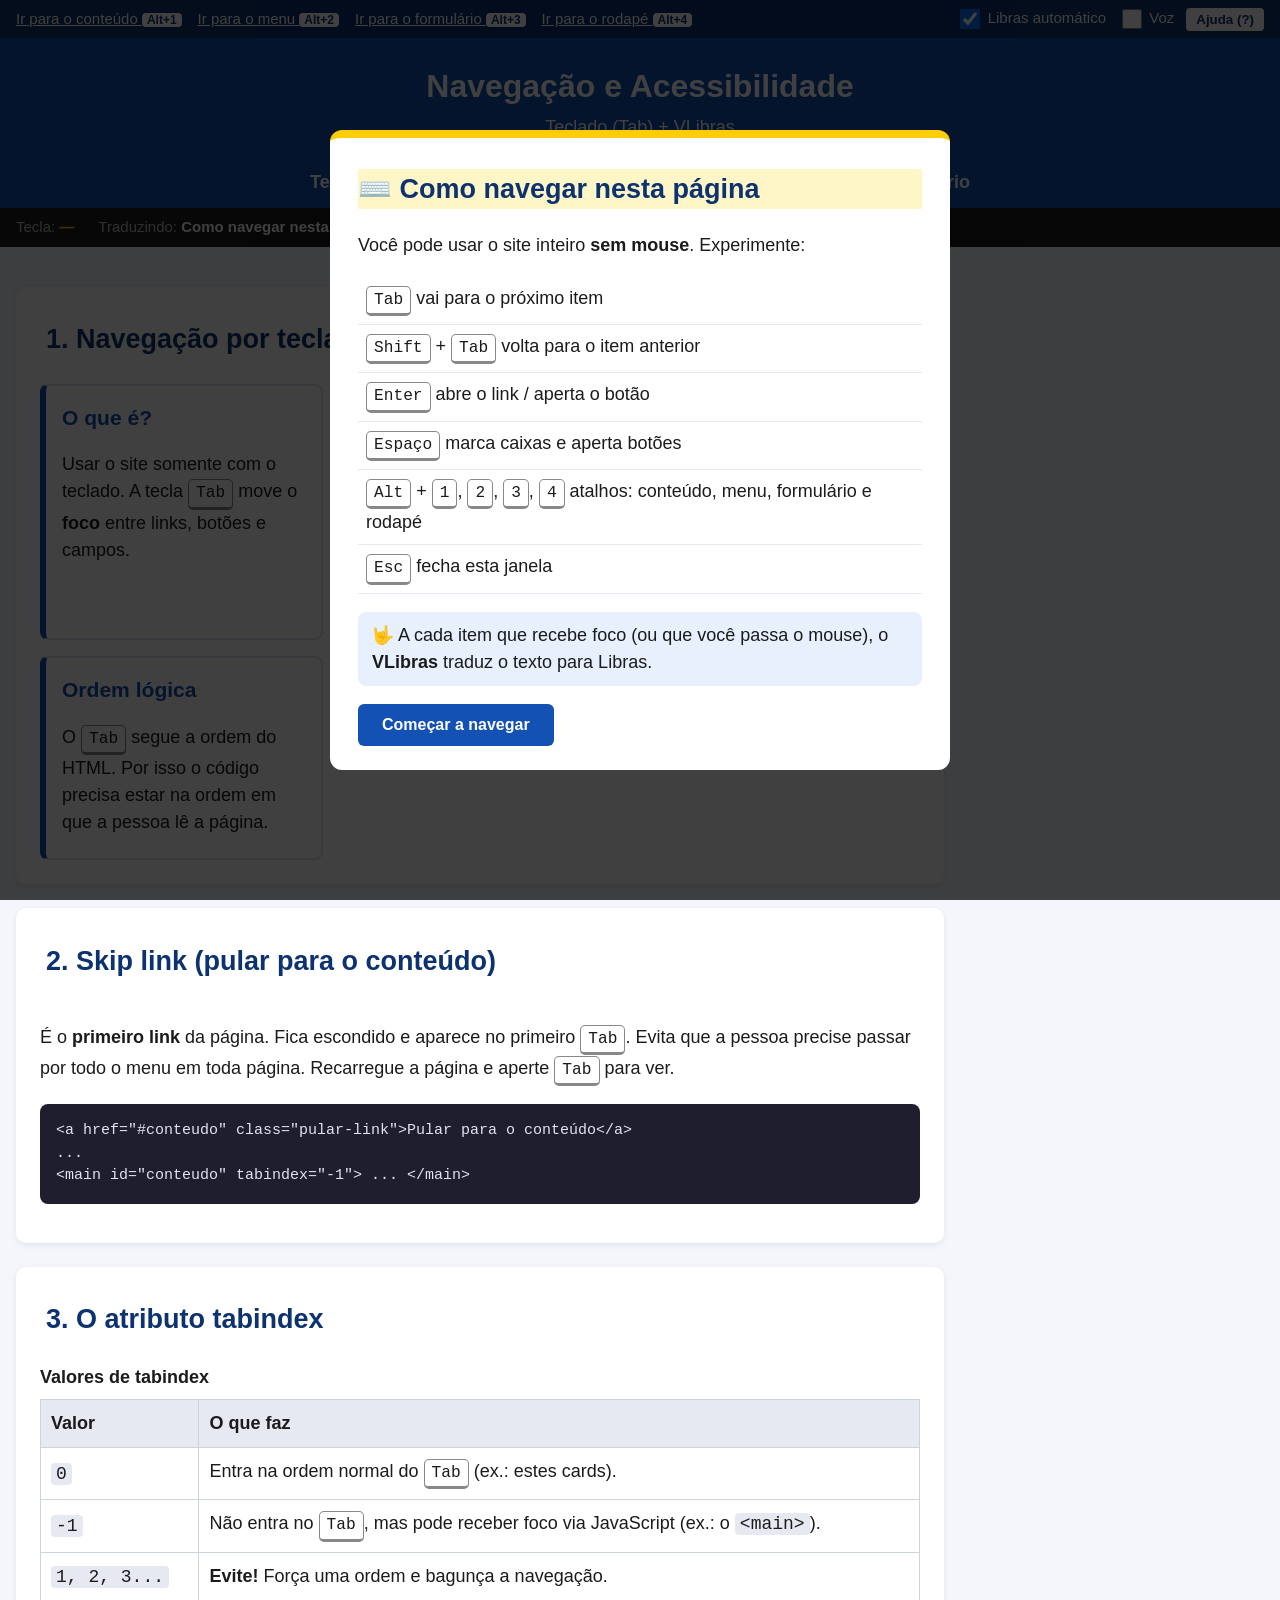
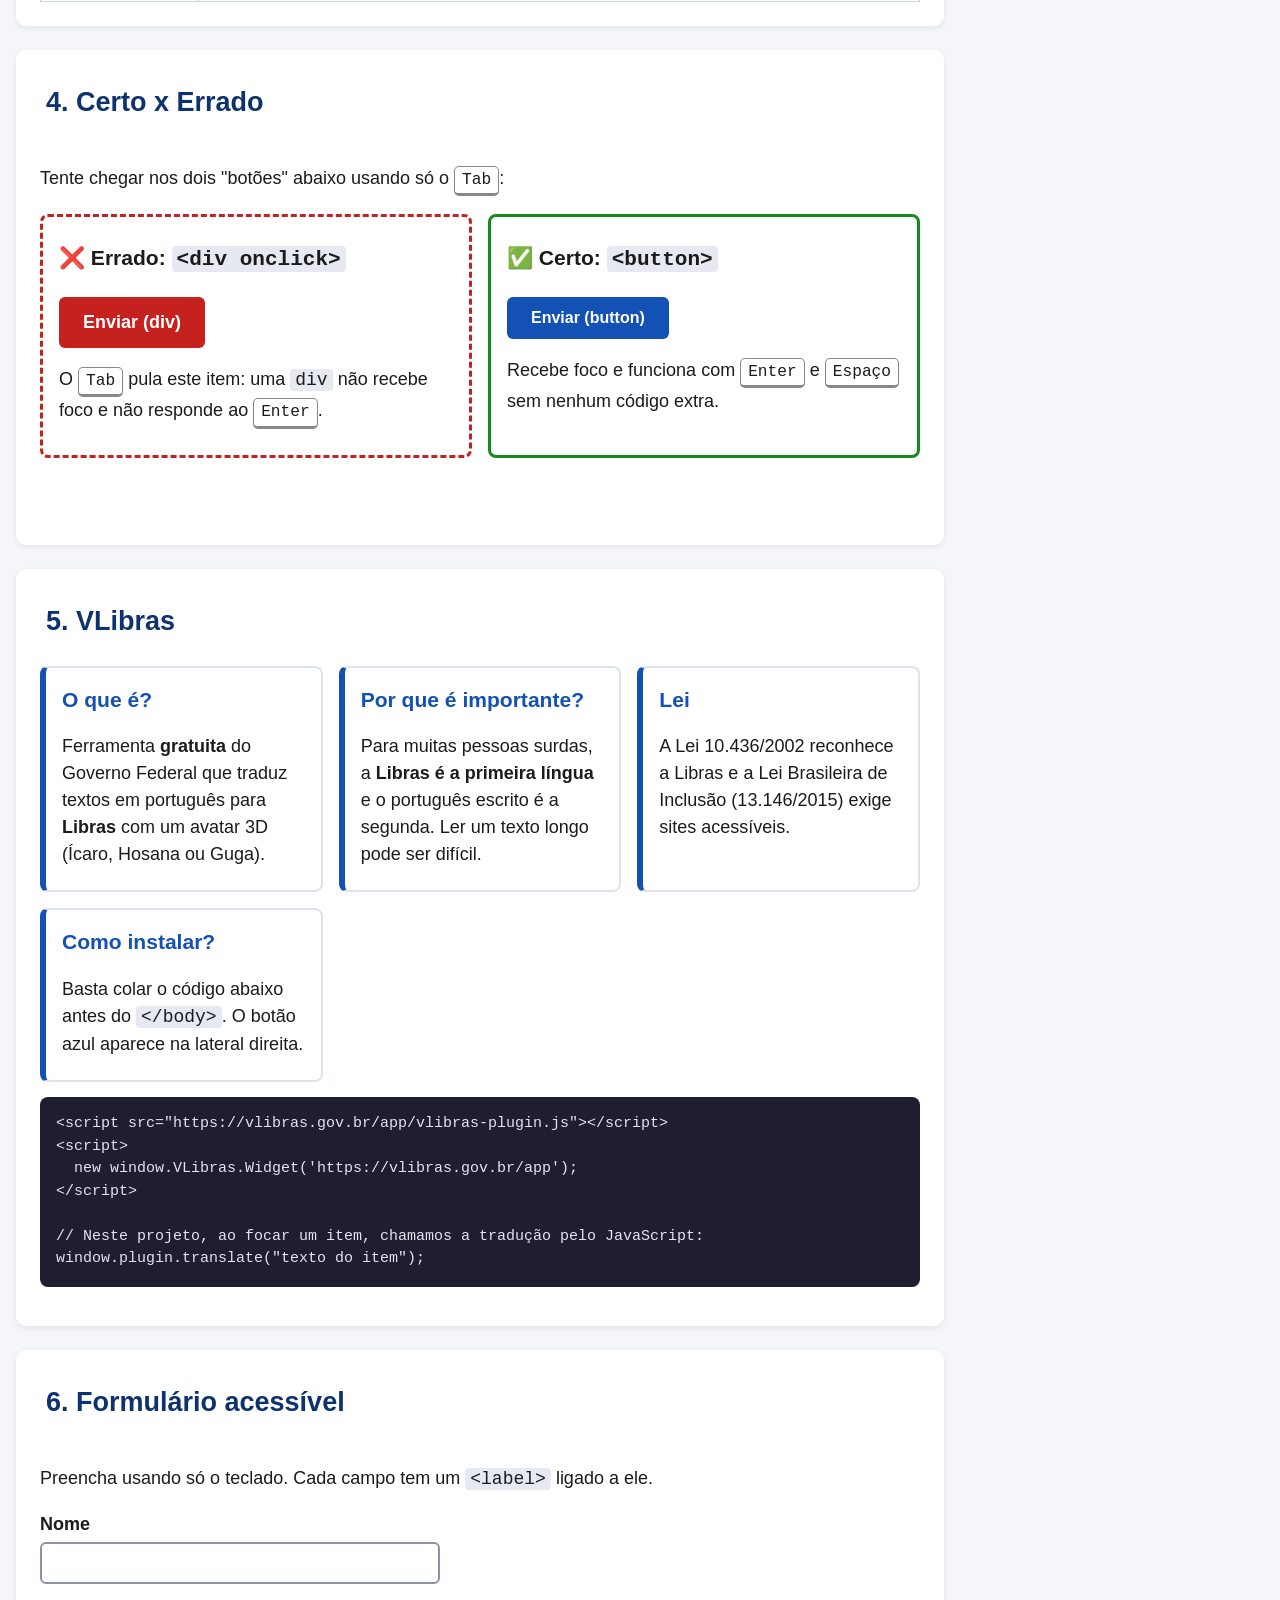
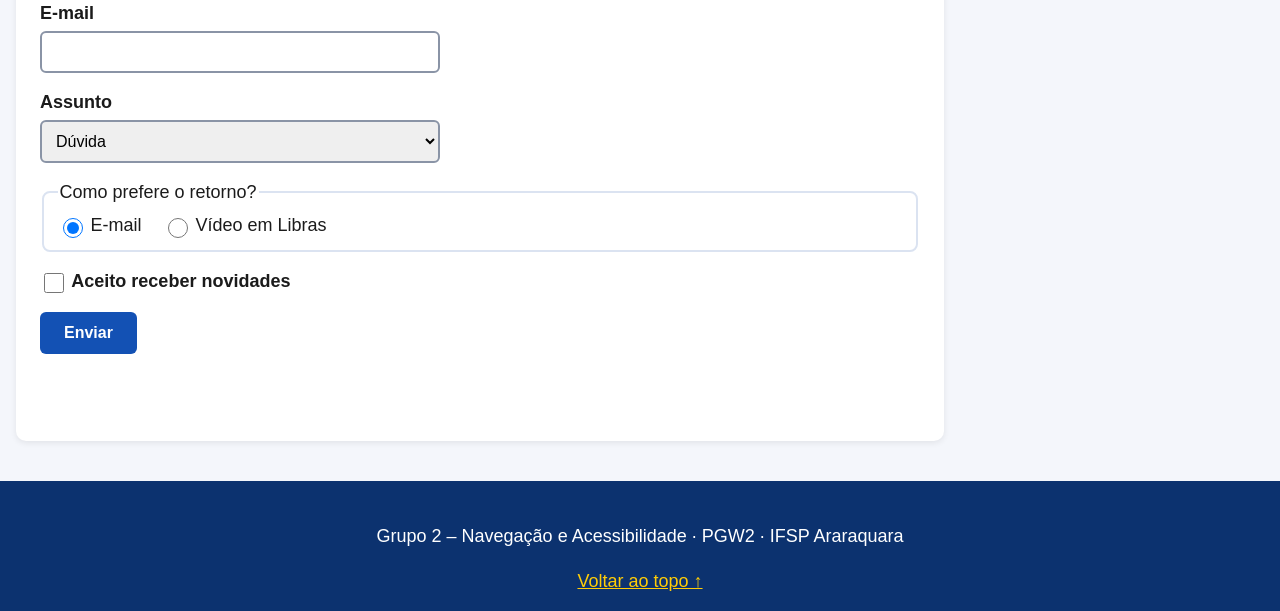
==== index.html @ cdd70514 "Protótipo: navegação por teclado (Tab) + VLibras automático Página com tutorial inicial das teclas, " ====
<!DOCTYPE html>
<html lang="pt-br">
<head>
  <meta charset="UTF-8">
  <meta name="viewport" content="width=device-width, initial-scale=1.0">
  <title>Navegação e Acessibilidade - Tab e VLibras</title>
  <link rel="stylesheet" href="css/estilo.css">
</head>
<body>

  <!-- 1) SKIP LINK: primeiro elemento da página. Fica escondido e aparece ao apertar Tab -->
  <a href="#conteudo" class="pular-link" data-libras="Pular para o conteúdo principal">Pular para o conteúdo principal</a>

  <!-- Tutorial inicial: explica como navegar com o teclado -->
  <div id="tutorial" class="tutorial" role="dialog" aria-modal="true" aria-labelledby="tutorial-titulo">
    <div class="tutorial-caixa">
      <h2 id="tutorial-titulo" tabindex="-1" data-libras="Como navegar nesta página usando o teclado">⌨️ Como navegar nesta página</h2>
      <p>Você pode usar o site inteiro <strong>sem mouse</strong>. Experimente:</p>
      <ul class="teclas">
        <li data-libras="Tab: vai para o próximo item"><kbd>Tab</kbd> vai para o próximo item</li>
        <li data-libras="Shift mais Tab: volta para o item anterior"><kbd>Shift</kbd> + <kbd>Tab</kbd> volta para o item anterior</li>
        <li data-libras="Enter: abre o link ou aperta o botão"><kbd>Enter</kbd> abre o link / aperta o botão</li>
        <li data-libras="Espaço: marca a caixa ou aperta o botão"><kbd>Espaço</kbd> marca caixas e aperta botões</li>
        <li data-libras="Alt mais 1: vai para o conteúdo. Alt mais 2: vai para o menu. Alt mais 3: vai para o formulário. Alt mais 4: vai para o rodapé"><kbd>Alt</kbd> + <kbd>1</kbd>, <kbd>2</kbd>, <kbd>3</kbd>, <kbd>4</kbd> atalhos: conteúdo, menu, formulário e rodapé</li>
        <li data-libras="Esc: fecha esta janela"><kbd>Esc</kbd> fecha esta janela</li>
      </ul>
      <p class="dica">🤟 A cada item que recebe foco (ou que você passa o mouse), o <strong>VLibras</strong> traduz o texto para Libras.</p>
      <button type="button" id="btn-comecar" class="botao" data-libras="Começar a navegar">Começar a navegar</button>
    </div>
  </div>

  <!-- Barra de acessibilidade (padrão eMAG / gov.br) -->
  <div class="barra-acessibilidade">
    <ul>
      <li><a href="#conteudo" data-libras="Ir para o conteúdo">Ir para o conteúdo <span>Alt+1</span></a></li>
      <li><a href="#menu" data-libras="Ir para o menu">Ir para o menu <span>Alt+2</span></a></li>
      <li><a href="#formulario" data-libras="Ir para o formulário">Ir para o formulário <span>Alt+3</span></a></li>
      <li><a href="#rodape" data-libras="Ir para o rodapé">Ir para o rodapé <span>Alt+4</span></a></li>
    </ul>
    <div class="opcoes">
      <label><input type="checkbox" id="opt-libras" checked> Libras automático</label>
      <label><input type="checkbox" id="opt-voz"> Voz</label>
      <button type="button" id="btn-ajuda" class="botao-pequeno" data-libras="Abrir a ajuda de navegação pelo teclado">Ajuda (?)</button>
    </div>
  </div>

  <header class="topo">
    <h1 data-libras="Navegação e acessibilidade">Navegação e Acessibilidade</h1>
    <p data-libras="Teclado e VLibras">Teclado (Tab) + VLibras</p>
    <nav id="menu" aria-label="Menu principal" tabindex="-1">
      <ul>
        <li><a href="#teclado" data-libras="Navegação por teclado">Teclado</a></li>
        <li><a href="#skip" data-libras="Link para pular ao conteúdo">Skip link</a></li>
        <li><a href="#tabindex" data-libras="Tabindex">tabindex</a></li>
        <li><a href="#comparacao" data-libras="Exemplo certo e errado">Certo x Errado</a></li>
        <li><a href="#vlibras" data-libras="VLibras">VLibras</a></li>
        <li><a href="#formulario" data-libras="Formulário">Formulário</a></li>
      </ul>
    </nav>
  </header>

  <!-- Painel que mostra a tecla apertada e o item com foco (ajuda na apresentação) -->
  <aside class="painel" aria-live="polite">
    <div><span class="rotulo">Tecla:</span> <strong id="painel-tecla">—</strong></div>
    <div><span class="rotulo">Traduzindo:</span> <strong id="painel-texto">—</strong></div>
  </aside>

  <main id="conteudo" tabindex="-1">

    <section id="teclado" class="secao">
      <h2 tabindex="0" data-libras="Navegação por teclado">1. Navegação por teclado</h2>
      <div class="cards">
        <article class="card" tabindex="0" data-libras="O que é? É usar o site só com o teclado, sem mouse.">
          <h3>O que é?</h3>
          <p>Usar o site somente com o teclado. A tecla <kbd>Tab</kbd> move o <strong>foco</strong> entre links, botões e campos.</p>
        </article>
        <article class="card" tabindex="0" data-libras="Quem precisa? Pessoas cegas que usam leitor de tela, pessoas com deficiência motora e quem não consegue usar o mouse.">
          <h3>Quem precisa?</h3>
          <p>Pessoas cegas (leitor de tela), com deficiência motora, tremores, ou que usam teclados especiais.</p>
        </article>
        <article class="card" tabindex="0" data-libras="Foco visível. O item selecionado precisa ter uma borda bem visível.">
          <h3>Foco visível</h3>
          <p>O item com foco precisa aparecer! Usamos <code>:focus-visible</code> com uma borda amarela grossa. Nunca use <code>outline: none</code> sem substituto.</p>
        </article>
        <article class="card" tabindex="0" data-libras="Ordem lógica. O Tab segue a ordem do código HTML, de cima para baixo.">
          <h3>Ordem lógica</h3>
          <p>O <kbd>Tab</kbd> segue a ordem do HTML. Por isso o código precisa estar na ordem em que a pessoa lê a página.</p>
        </article>
      </div>
    </section>

    <section id="skip" class="secao">
      <h2 tabindex="0" data-libras="Link para pular ao conteúdo">2. Skip link (pular para o conteúdo)</h2>
      <p tabindex="0" data-libras="É o primeiro link da página. Ele fica escondido e aparece quando você aperta Tab. Ele pula o menu e vai direto para o conteúdo.">
        É o <strong>primeiro link</strong> da página. Fica escondido e aparece no primeiro <kbd>Tab</kbd>.
        Evita que a pessoa precise passar por todo o menu em toda página. Recarregue a página e aperte <kbd>Tab</kbd> para ver.
      </p>
<pre tabindex="0" data-libras="Exemplo de código do link para pular ao conteúdo"><code>&lt;a href="#conteudo" class="pular-link"&gt;Pular para o conteúdo&lt;/a&gt;
...
&lt;main id="conteudo" tabindex="-1"&gt; ... &lt;/main&gt;</code></pre>
    </section>

    <section id="tabindex" class="secao">
      <h2 tabindex="0" data-libras="Tabindex">3. O atributo tabindex</h2>
      <table>
        <caption>Valores de tabindex</caption>
        <thead>
          <tr><th scope="col">Valor</th><th scope="col">O que faz</th></tr>
        </thead>
        <tbody>
          <tr tabindex="0" data-libras="Tabindex zero: o elemento entra na ordem normal do Tab."><td><code>0</code></td><td>Entra na ordem normal do <kbd>Tab</kbd> (ex.: estes cards).</td></tr>
          <tr tabindex="0" data-libras="Tabindex menos um: não recebe foco pelo Tab, mas pode receber pelo JavaScript."><td><code>-1</code></td><td>Não entra no <kbd>Tab</kbd>, mas pode receber foco via JavaScript (ex.: o <code>&lt;main&gt;</code>).</td></tr>
          <tr tabindex="0" data-libras="Tabindex maior que zero: não use, porque bagunça a ordem."><td><code>1, 2, 3...</code></td><td><strong>Evite!</strong> Força uma ordem e bagunça a navegação.</td></tr>
        </tbody>
      </table>
    </section>

    <section id="comparacao" class="secao">
      <h2 tabindex="0" data-libras="Exemplo certo e errado">4. Certo x Errado</h2>
      <p>Tente chegar nos dois "botões" abaixo usando só o <kbd>Tab</kbd>:</p>
      <div class="comparacao">
        <div class="lado errado">
          <h3>❌ Errado: <code>&lt;div onclick&gt;</code></h3>
          <div class="falso-botao" id="div-botao">Enviar (div)</div>
          <p>O <kbd>Tab</kbd> pula este item: uma <code>div</code> não recebe foco e não responde ao <kbd>Enter</kbd>.</p>
        </div>
        <div class="lado certo">
          <h3>✅ Certo: <code>&lt;button&gt;</code></h3>
          <button type="button" class="botao" id="btn-certo" data-libras="Botão enviar. Este recebe foco e funciona com Enter e Espaço.">Enviar (button)</button>
          <p>Recebe foco e funciona com <kbd>Enter</kbd> e <kbd>Espaço</kbd> sem nenhum código extra.</p>
        </div>
      </div>
      <p id="msg-comparacao" class="mensagem" role="status"></p>
    </section>

    <section id="vlibras" class="secao">
      <h2 tabindex="0" data-libras="VLibras">5. VLibras</h2>
      <div class="cards">
        <article class="card" tabindex="0" data-libras="O que é o VLibras? É uma ferramenta gratuita do governo que traduz texto em português para Libras usando um avatar 3D.">
          <h3>O que é?</h3>
          <p>Ferramenta <strong>gratuita</strong> do Governo Federal que traduz textos em português para <strong>Libras</strong> com um avatar 3D (Ícaro, Hosana ou Guga).</p>
        </article>
        <article class="card" tabindex="0" data-libras="Por que é importante? Muitas pessoas surdas têm a Libras como primeira língua e o português como segunda língua.">
          <h3>Por que é importante?</h3>
          <p>Para muitas pessoas surdas, a <strong>Libras é a primeira língua</strong> e o português escrito é a segunda. Ler um texto longo pode ser difícil.</p>
        </article>
        <article class="card" tabindex="0" data-libras="Lei. A Lei 10436 de 2002 reconhece a Libras e a Lei Brasileira de Inclusão exige sites acessíveis.">
          <h3>Lei</h3>
          <p>A Lei 10.436/2002 reconhece a Libras e a Lei Brasileira de Inclusão (13.146/2015) exige sites acessíveis.</p>
        </article>
        <article class="card" tabindex="0" data-libras="Como instalar? Basta colar um script no final da página.">
          <h3>Como instalar?</h3>
          <p>Basta colar o código abaixo antes do <code>&lt;/body&gt;</code>. O botão azul aparece na lateral direita.</p>
        </article>
      </div>
<pre tabindex="0" data-libras="Código para instalar o VLibras"><code>&lt;script src="https://vlibras.gov.br/app/vlibras-plugin.js"&gt;&lt;/script&gt;
&lt;script&gt;
  new window.VLibras.Widget('https://vlibras.gov.br/app');
&lt;/script&gt;

// Neste projeto, ao focar um item, chamamos a tradução pelo JavaScript:
window.plugin.translate("texto do item");</code></pre>
    </section>

    <section id="formulario" class="secao" tabindex="-1">
      <h2 tabindex="0" data-libras="Formulário acessível">6. Formulário acessível</h2>
      <p>Preencha usando só o teclado. Cada campo tem um <code>&lt;label&gt;</code> ligado a ele.</p>
      <form id="form-contato" novalidate>
        <div class="campo">
          <label for="nome">Nome</label>
          <input type="text" id="nome" name="nome" autocomplete="name" data-libras="Campo nome">
        </div>
        <div class="campo">
          <label for="email">E-mail</label>
          <input type="email" id="email" name="email" autocomplete="email" data-libras="Campo e-mail">
        </div>
        <div class="campo">
          <label for="assunto">Assunto</label>
          <select id="assunto" name="assunto" data-libras="Escolha o assunto. Use as setas para mudar a opção.">
            <option value="duvida">Dúvida</option>
            <option value="sugestao">Sugestão</option>
            <option value="elogio">Elogio</option>
          </select>
        </div>
        <fieldset>
          <legend>Como prefere o retorno?</legend>
          <label><input type="radio" name="retorno" value="email" checked data-libras="Retorno por e-mail. Use as setas para trocar."> E-mail</label>
          <label><input type="radio" name="retorno" value="libras" data-libras="Retorno por vídeo em Libras. Use as setas para trocar."> Vídeo em Libras</label>
        </fieldset>
        <div class="campo">
          <label><input type="checkbox" id="aceito" data-libras="Aceito receber novidades. Aperte espaço para marcar."> Aceito receber novidades</label>
        </div>
        <button type="submit" class="botao" data-libras="Enviar formulário">Enviar</button>
        <p id="msg-form" class="mensagem" role="alert"></p>
      </form>
    </section>

  </main>

  <footer id="rodape" class="rodape" tabindex="-1">
    <p tabindex="0" data-libras="Grupo 2. Navegação e acessibilidade. Desenvolvimento de páginas web dinâmicas.">Grupo 2 – Navegação e Acessibilidade · PGW2 · IFSP Araraquara</p>
    <a href="#conteudo" data-libras="Voltar ao topo">Voltar ao topo ↑</a>
  </footer>

  <!-- VLibras (widget oficial do governo) -->
  <div vw class="enabled">
    <div vw-access-button class="active"></div>
    <div vw-plugin-wrapper>
      <div class="vw-plugin-top-wrapper"></div>
    </div>
  </div>
  <script src="https://vlibras.gov.br/app/vlibras-plugin.js"></script>
  <script>
    new window.VLibras.Widget('https://vlibras.gov.br/app');
  </script>

  <script src="js/scripts.js"></script>
</body>
</html>
---- css/estilo.css ----
/* ===== Cores e base ===== */
:root {
  --azul: #1351b4;
  --azul-escuro: #0c326f;
  --amarelo: #ffcd07;
  --fundo: #f4f6fb;
  --texto: #1b1b1b;
  --branco: #ffffff;
  --verde: #168821;
  --vermelho: #c5221f;
}

* { box-sizing: border-box; }

body {
  margin: 0;
  font-family: Arial, Helvetica, sans-serif;
  font-size: 18px;
  line-height: 1.5;
  color: var(--texto);
  background: var(--fundo);
}

/* ===== FOCO VISÍVEL: a parte mais importante da navegação por teclado ===== */
:focus-visible {
  outline: 4px solid var(--amarelo);
  outline-offset: 3px;
  box-shadow: 0 0 0 7px var(--texto);
}

/* Elementos que só recebem foco via JavaScript (tabindex="-1") não precisam da borda */
[tabindex="-1"]:focus { outline: none; box-shadow: none; }

/* Destaque do item que está sendo traduzido pelo VLibras (foco ou mouse) */
.traduzindo {
  background-color: #fff6c7 !important;
  transition: background-color .2s;
}

kbd {
  display: inline-block;
  padding: 1px 7px;
  border: 1px solid #888;
  border-bottom-width: 3px;
  border-radius: 5px;
  background: var(--branco);
  font-family: monospace;
  font-size: .9em;
}

code { background: #e6e9f2; padding: 1px 5px; border-radius: 4px; }

/* ===== SKIP LINK: escondido até receber foco ===== */
.pular-link {
  position: absolute;
  top: -100px;
  left: 16px;
  z-index: 1000;
  padding: 12px 20px;
  background: var(--amarelo);
  color: var(--texto);
  font-weight: bold;
  border-radius: 0 0 8px 8px;
  text-decoration: none;
  transition: top .2s;
}
.pular-link:focus { top: 0; }

/* ===== Barra de acessibilidade ===== */
.barra-acessibilidade {
  display: flex;
  flex-wrap: wrap;
  justify-content: space-between;
  align-items: center;
  gap: 8px;
  padding: 6px 16px;
  background: var(--azul-escuro);
  color: var(--branco);
  font-size: 15px;
}
.barra-acessibilidade ul { display: flex; flex-wrap: wrap; gap: 4px 16px; margin: 0; padding: 0; list-style: none; }
.barra-acessibilidade a { color: var(--branco); }
.barra-acessibilidade a span {
  background: var(--branco);
  color: var(--azul-escuro);
  border-radius: 4px;
  padding: 0 5px;
  font-size: 12px;
  font-weight: bold;
}
.opcoes { display: flex; flex-wrap: wrap; gap: 12px; align-items: center; }
.opcoes label { cursor: pointer; }

/* ===== Topo e menu ===== */
.topo {
  background: var(--azul);
  color: var(--branco);
  padding: 24px 16px 0;
  text-align: center;
}
.topo h1 { margin: 0; font-size: 2rem; }
.topo > p { margin: 4px 0 16px; }
.topo nav ul {
  display: flex;
  flex-wrap: wrap;
  justify-content: center;
  margin: 0;
  padding: 0;
  list-style: none;
}
.topo nav a {
  display: block;
  padding: 12px 16px;
  color: var(--branco);
  text-decoration: none;
  font-weight: bold;
}
.topo nav a:hover, .topo nav a:focus-visible { background: var(--azul-escuro); }

/* ===== Painel (tecla + texto traduzido) ===== */
.painel {
  position: sticky;
  top: 0;
  z-index: 50;
  display: flex;
  flex-wrap: wrap;
  gap: 4px 24px;
  padding: 8px 16px;
  background: var(--texto);
  color: var(--branco);
  font-size: 15px;
}
.painel .rotulo { opacity: .7; }
#painel-tecla { color: var(--amarelo); }

/* ===== Conteúdo ===== */
main { max-width: 1000px; margin: 0 auto; padding: 16px; }

.secao {
  background: var(--branco);
  border-radius: 10px;
  padding: 8px 24px 24px;
  margin: 24px 0;
  box-shadow: 0 2px 6px rgba(0, 0, 0, .08);
  scroll-margin-top: 60px;
}
.secao h2 { color: var(--azul-escuro); display: inline-block; padding: 2px 6px; }

.cards {
  display: grid;
  grid-template-columns: repeat(auto-fit, minmax(210px, 1fr));
  gap: 16px;
}
.card {
  border: 2px solid #dbe3f1;
  border-left: 6px solid var(--azul);
  border-radius: 8px;
  padding: 4px 16px;
  cursor: default;
}
.card h3 { margin: 12px 0 4px; color: var(--azul); }

pre {
  background: #1e1e2e;
  color: #e3e3f0;
  padding: 16px;
  border-radius: 8px;
  overflow-x: auto;
  font-size: 15px;
}
pre code { background: none; padding: 0; }

table { width: 100%; border-collapse: collapse; }
caption { text-align: left; font-weight: bold; padding-bottom: 8px; }
th, td { border: 1px solid #ccd3e0; padding: 10px; text-align: left; }
th { background: #e6e9f2; }

/* ===== Certo x Errado ===== */
.comparacao { display: grid; grid-template-columns: repeat(auto-fit, minmax(260px, 1fr)); gap: 16px; }
.lado { border-radius: 8px; padding: 4px 16px 8px; }
.errado { border: 3px dashed var(--vermelho); }
.certo { border: 3px solid var(--verde); }
.falso-botao {
  display: inline-block;
  padding: 12px 24px;
  background: var(--vermelho);
  color: var(--branco);
  font-weight: bold;
  border-radius: 6px;
  cursor: pointer;
}
.mensagem { font-weight: bold; min-height: 1.5em; }

/* ===== Botões ===== */
.botao {
  padding: 12px 24px;
  background: var(--azul);
  color: var(--branco);
  border: none;
  border-radius: 6px;
  font-size: 1rem;
  font-weight: bold;
  cursor: pointer;
}
.botao:hover { background: var(--azul-escuro); }
.botao-pequeno {
  padding: 4px 10px;
  background: var(--branco);
  color: var(--azul-escuro);
  border: none;
  border-radius: 4px;
  font-weight: bold;
  cursor: pointer;
}

/* ===== Formulário ===== */
.campo { margin-bottom: 16px; }
.campo > label:first-child { display: block; font-weight: bold; margin-bottom: 4px; }
input[type="text"], input[type="email"], select {
  width: 100%;
  max-width: 400px;
  padding: 10px;
  font-size: 1rem;
  border: 2px solid #8a94a6;
  border-radius: 6px;
}
fieldset { border: 2px solid #dbe3f1; border-radius: 8px; margin-bottom: 16px; }
fieldset label { margin-right: 16px; }
input[type="checkbox"], input[type="radio"] { width: 20px; height: 20px; vertical-align: middle; }

/* ===== Rodapé ===== */
.rodape { background: var(--azul-escuro); color: var(--branco); text-align: center; padding: 24px 16px; }
.rodape a { color: var(--amarelo); }

/* ===== Tutorial inicial ===== */
.tutorial {
  position: fixed;
  inset: 0;
  z-index: 900;
  display: flex;
  align-items: center;
  justify-content: center;
  padding: 16px;
  background: rgba(0, 0, 0, .75);
}
.tutorial.escondido { display: none; }
.tutorial-caixa {
  background: var(--branco);
  max-width: 620px;
  width: 100%;
  max-height: 100%;
  overflow-y: auto;
  border-radius: 12px;
  padding: 8px 28px 24px;
  border-top: 8px solid var(--amarelo);
}
.tutorial-caixa h2 { color: var(--azul-escuro); }
.teclas { list-style: none; padding: 0; }
.teclas li { padding: 8px; border-bottom: 1px solid #e6e9f2; }
.dica { background: #e8f0fd; padding: 10px 14px; border-radius: 8px; }

@media (max-width: 600px) {
  body { font-size: 16px; }
  .topo h1 { font-size: 1.5rem; }
  .secao { padding: 8px 16px 16px; }
}

/* Telas largas: deixa espaço à direita para o avatar do VLibras não cobrir o texto */
@media (min-width: 1100px) {
  main { margin: 0 320px 0 auto; }
}
@media (min-width: 1700px) {
  main { margin: 0 auto; }
}
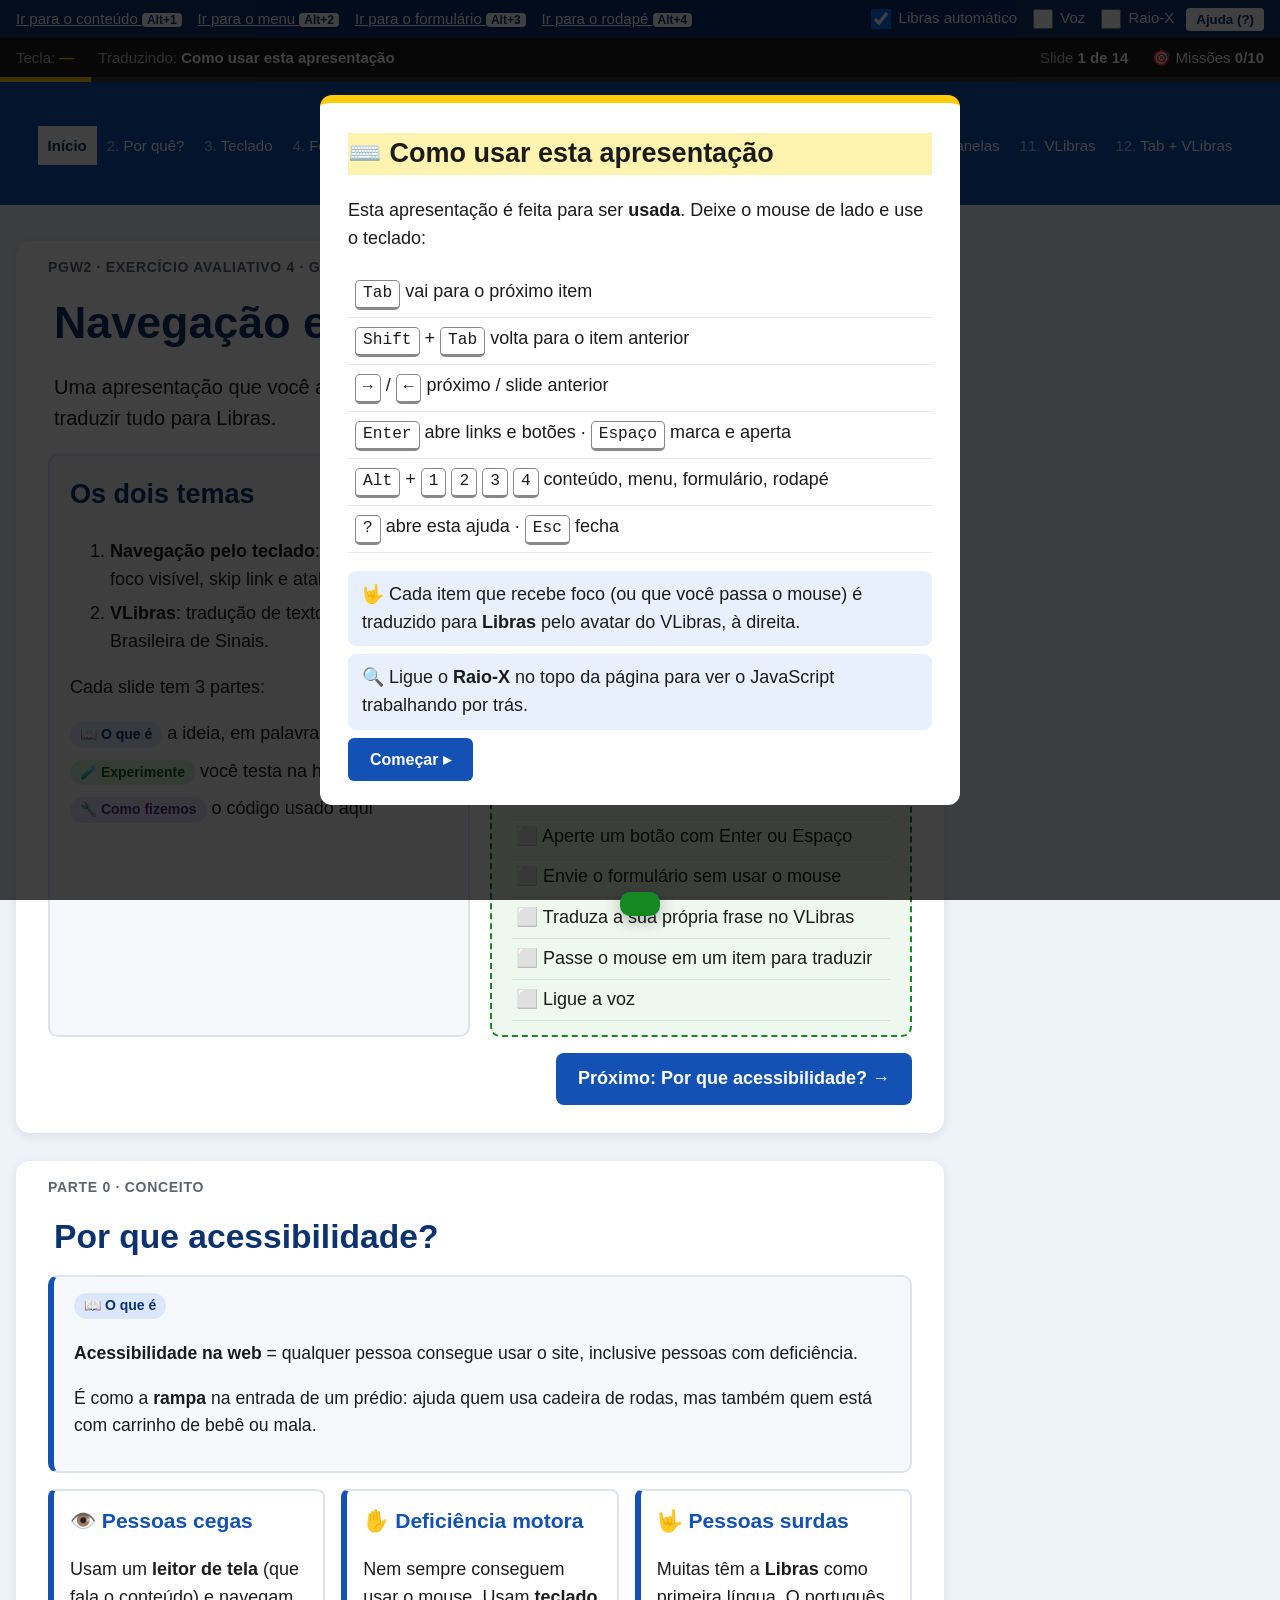
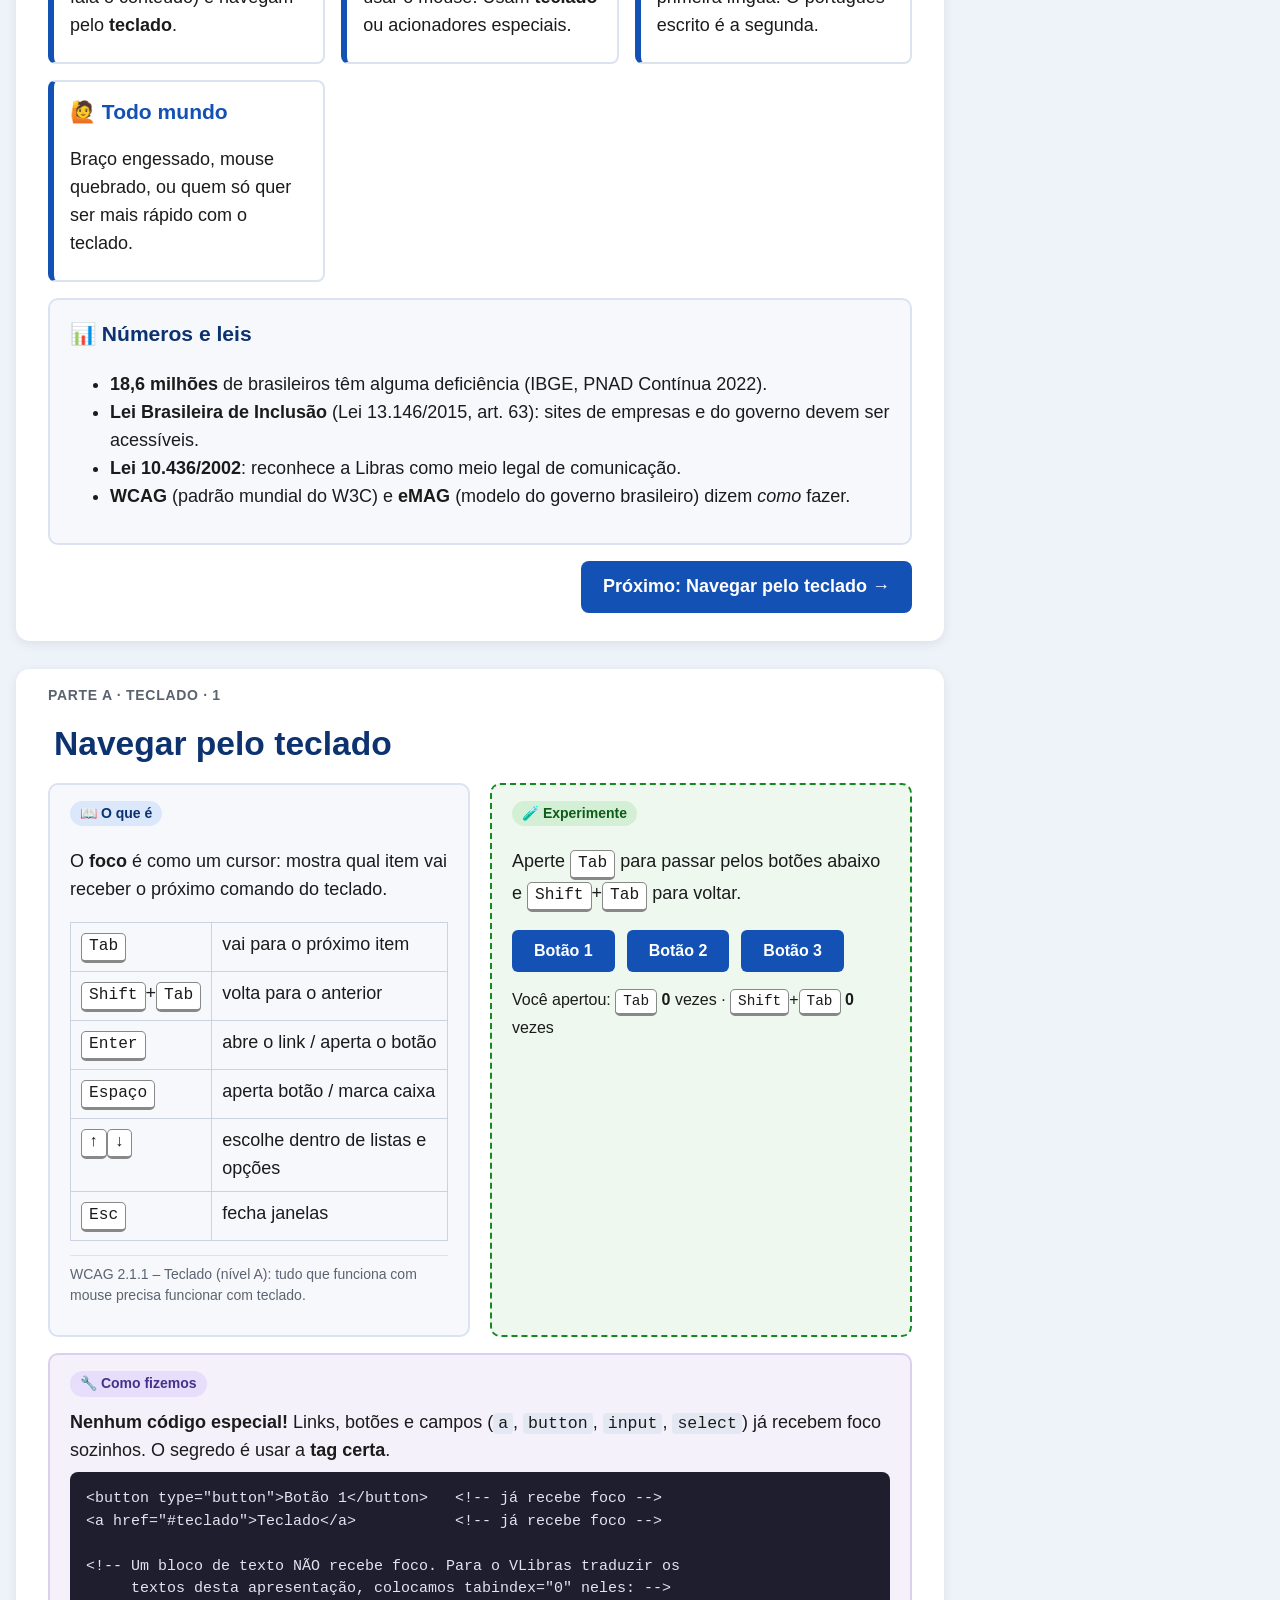
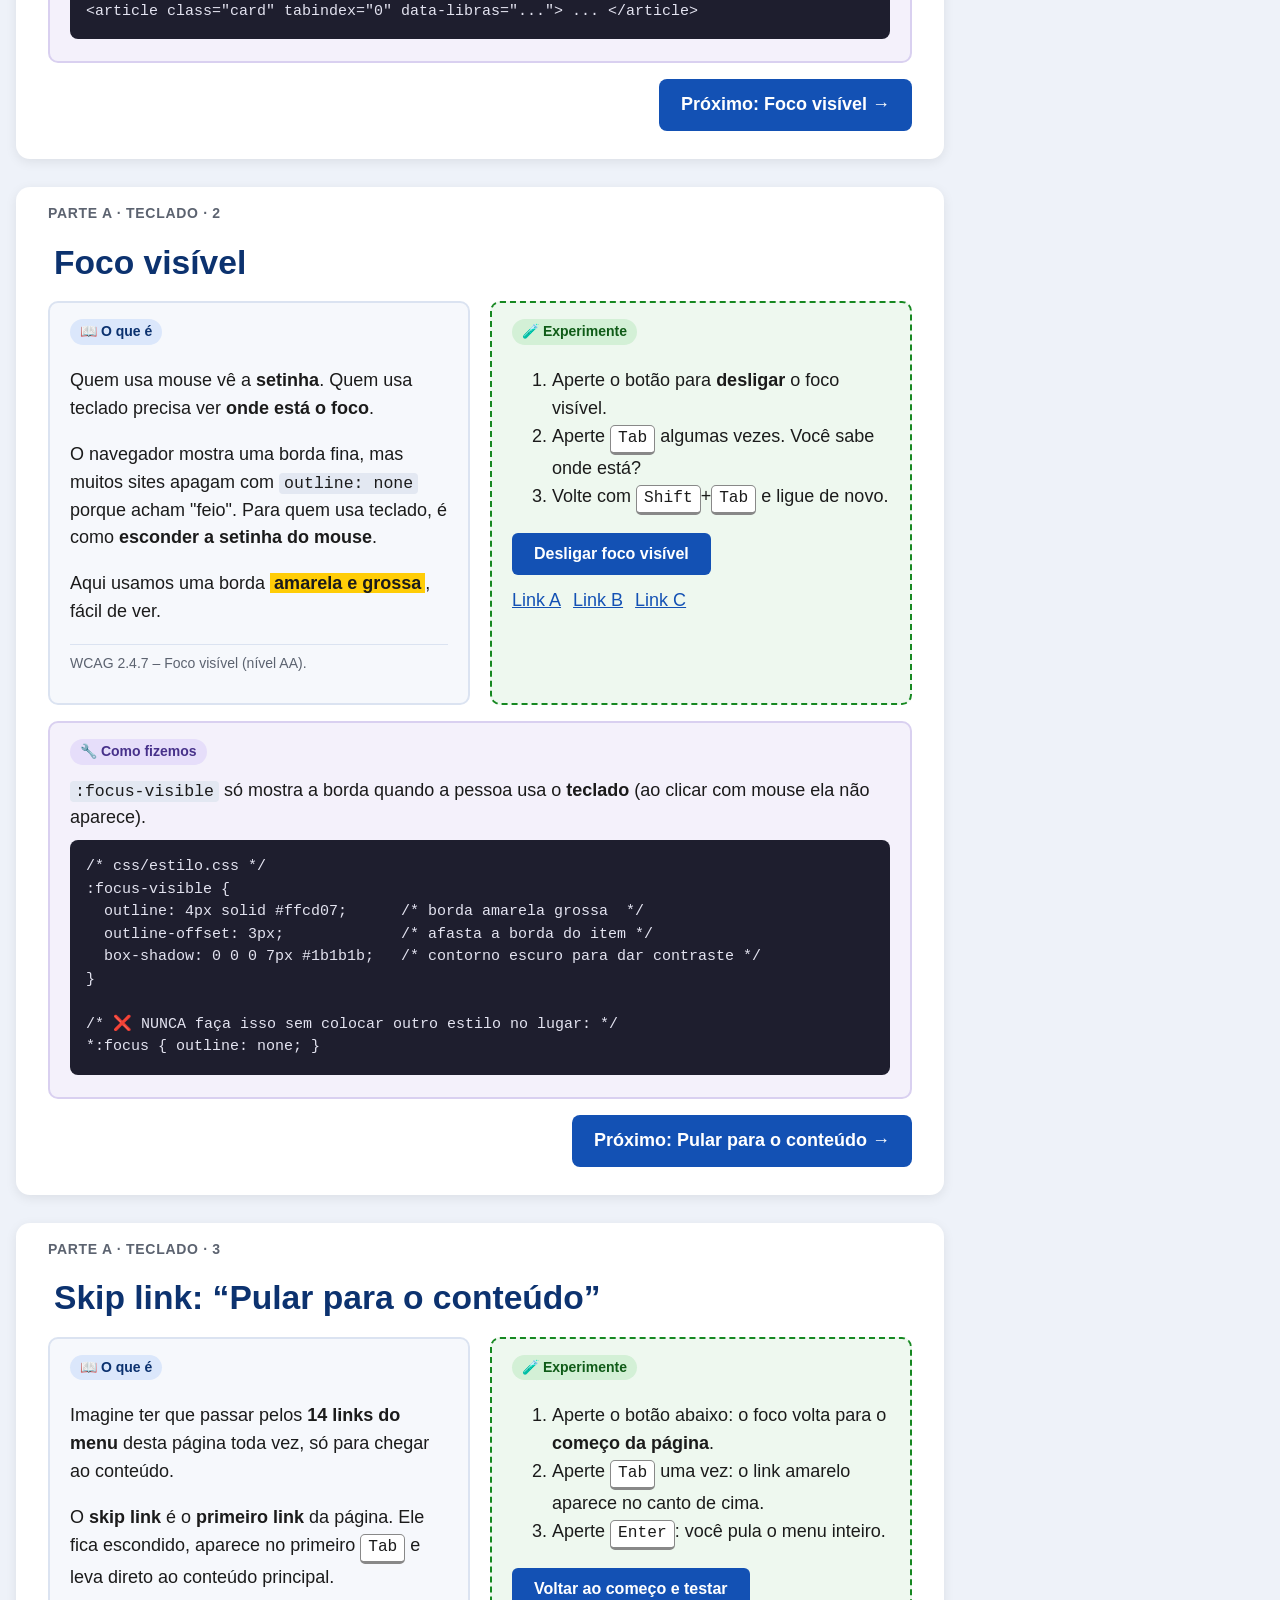
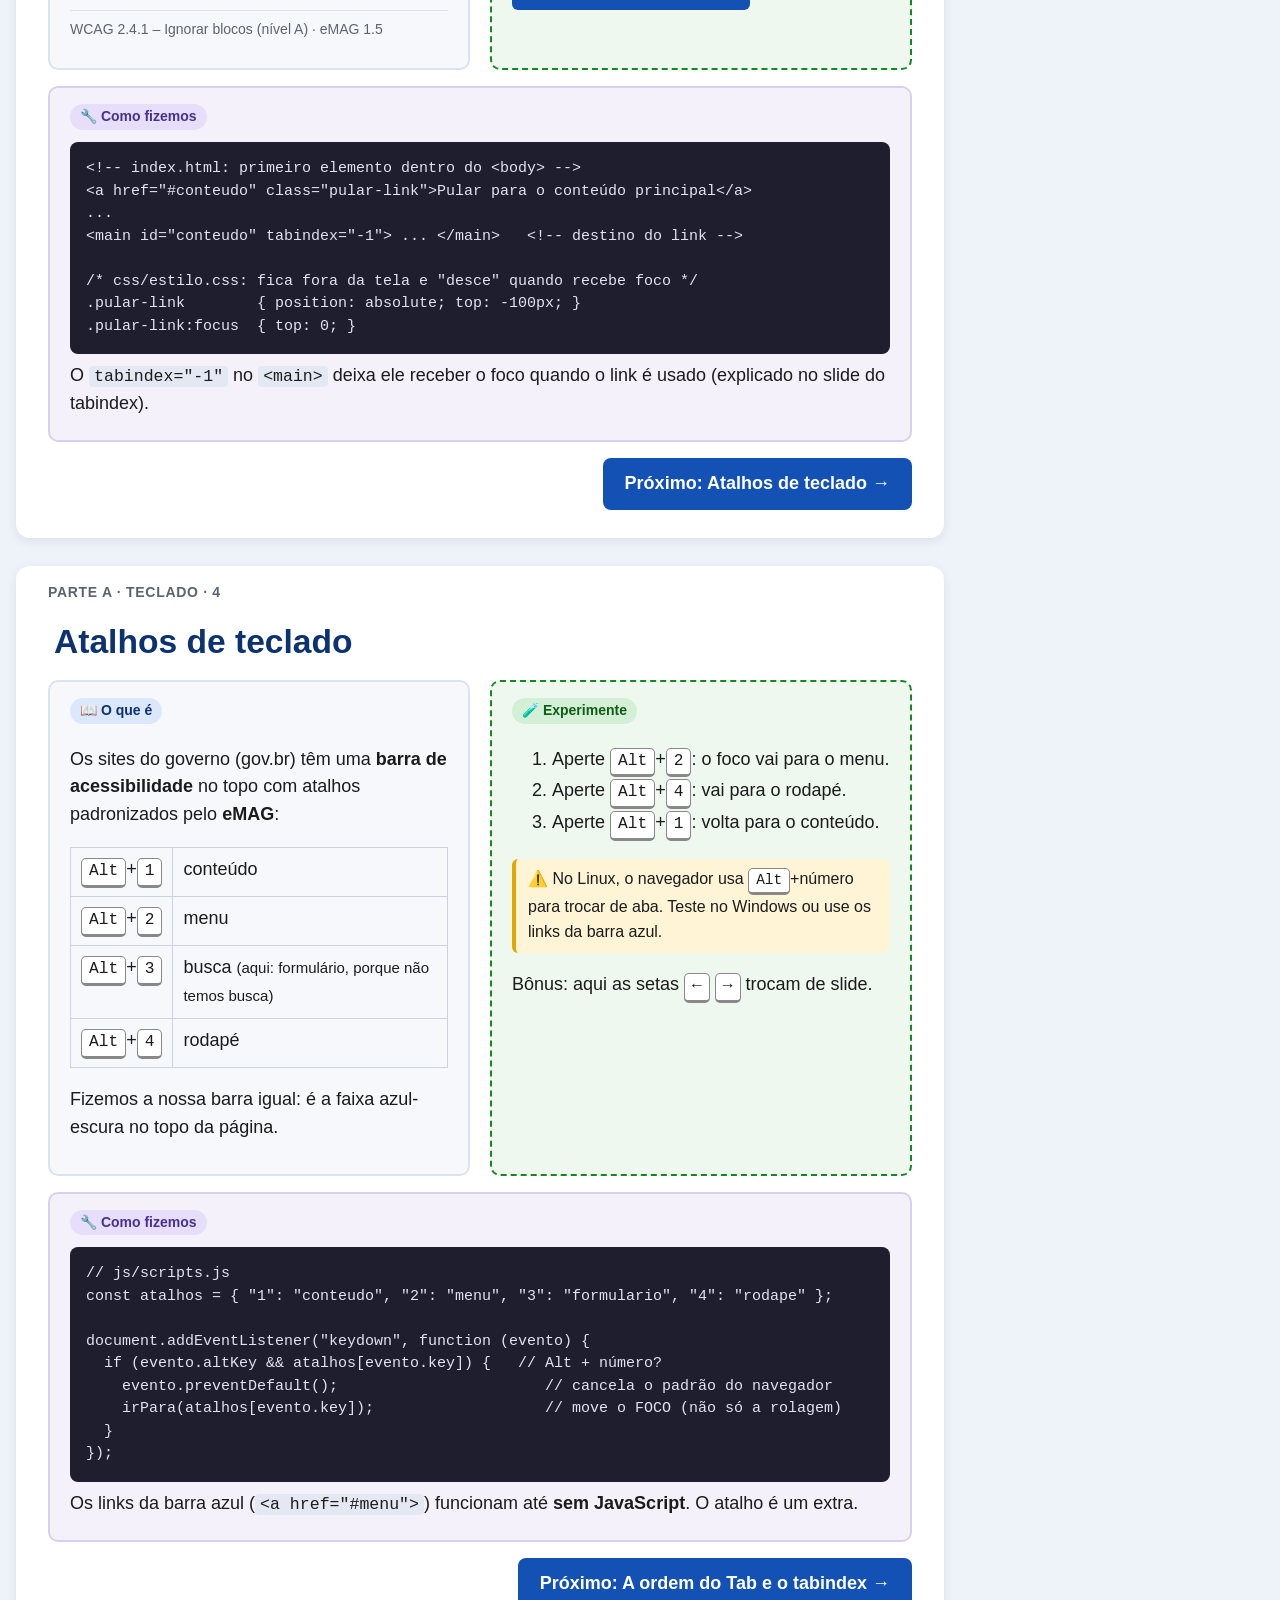
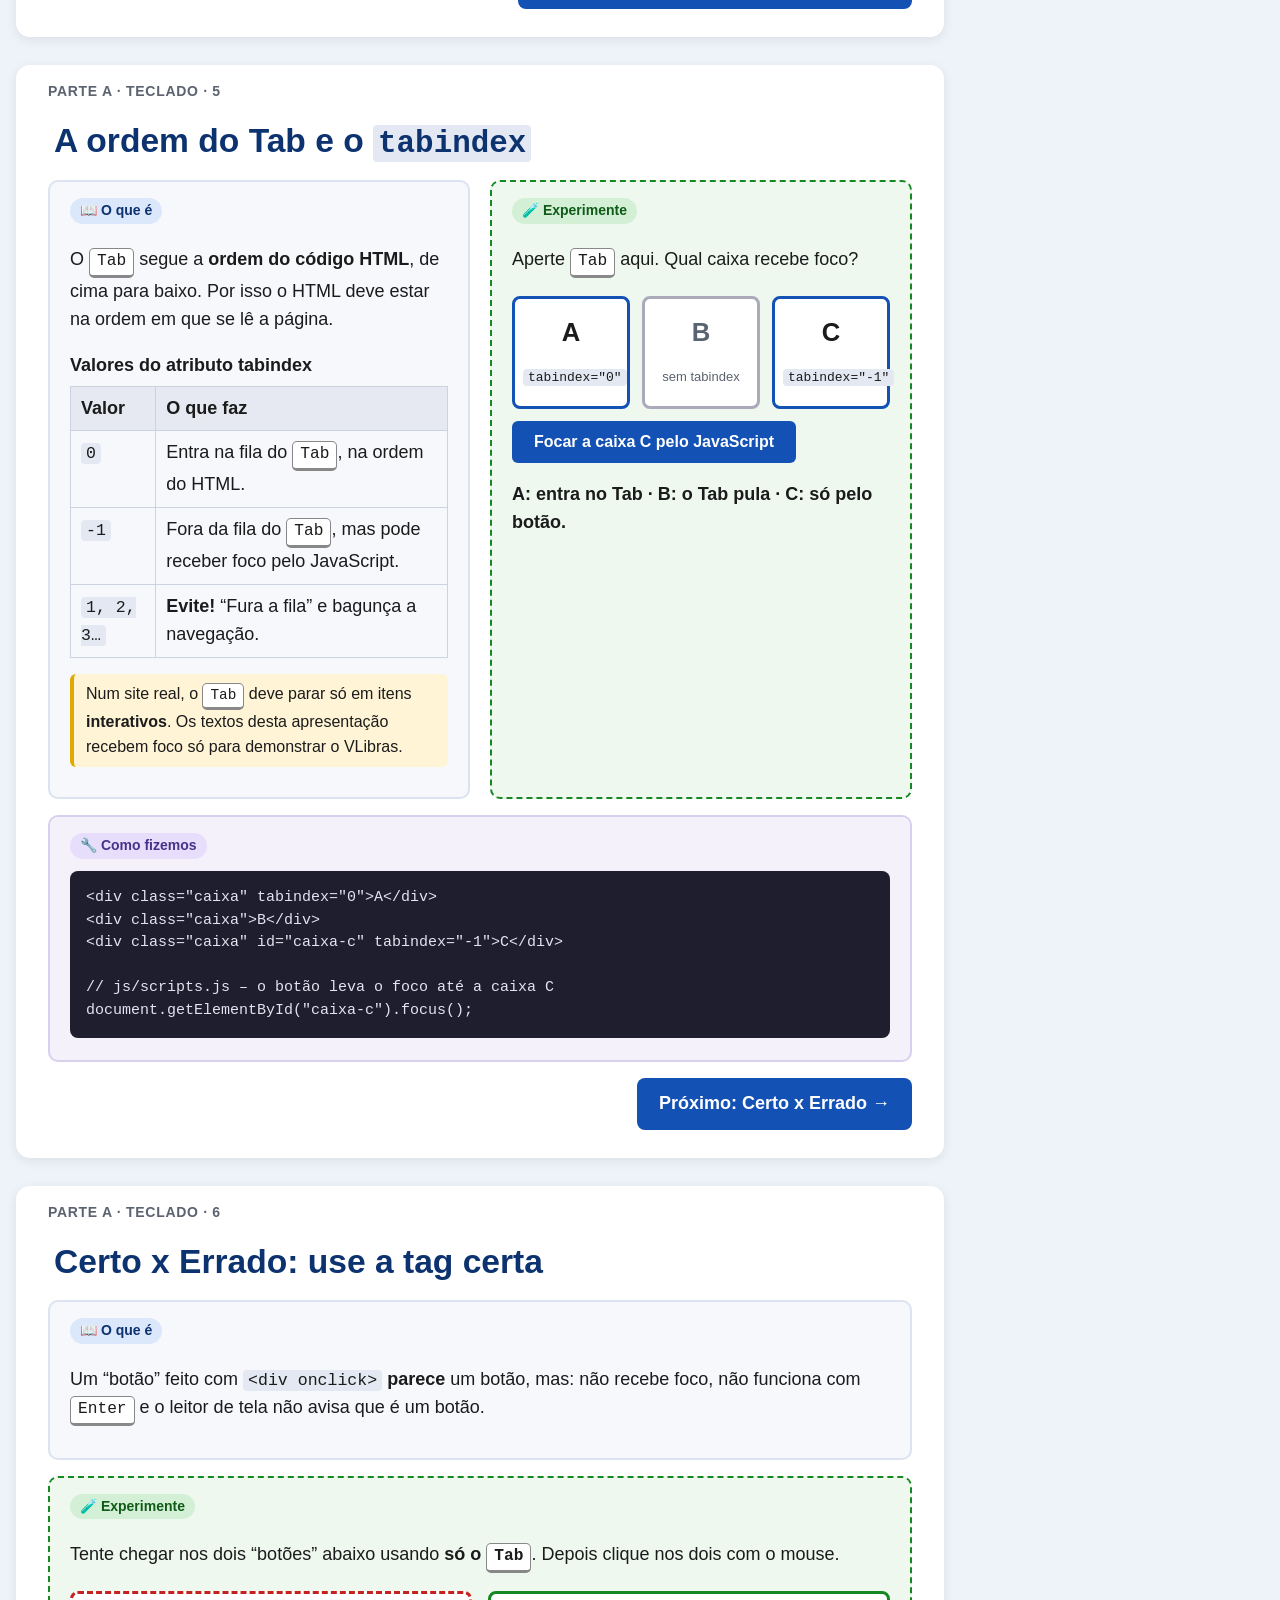
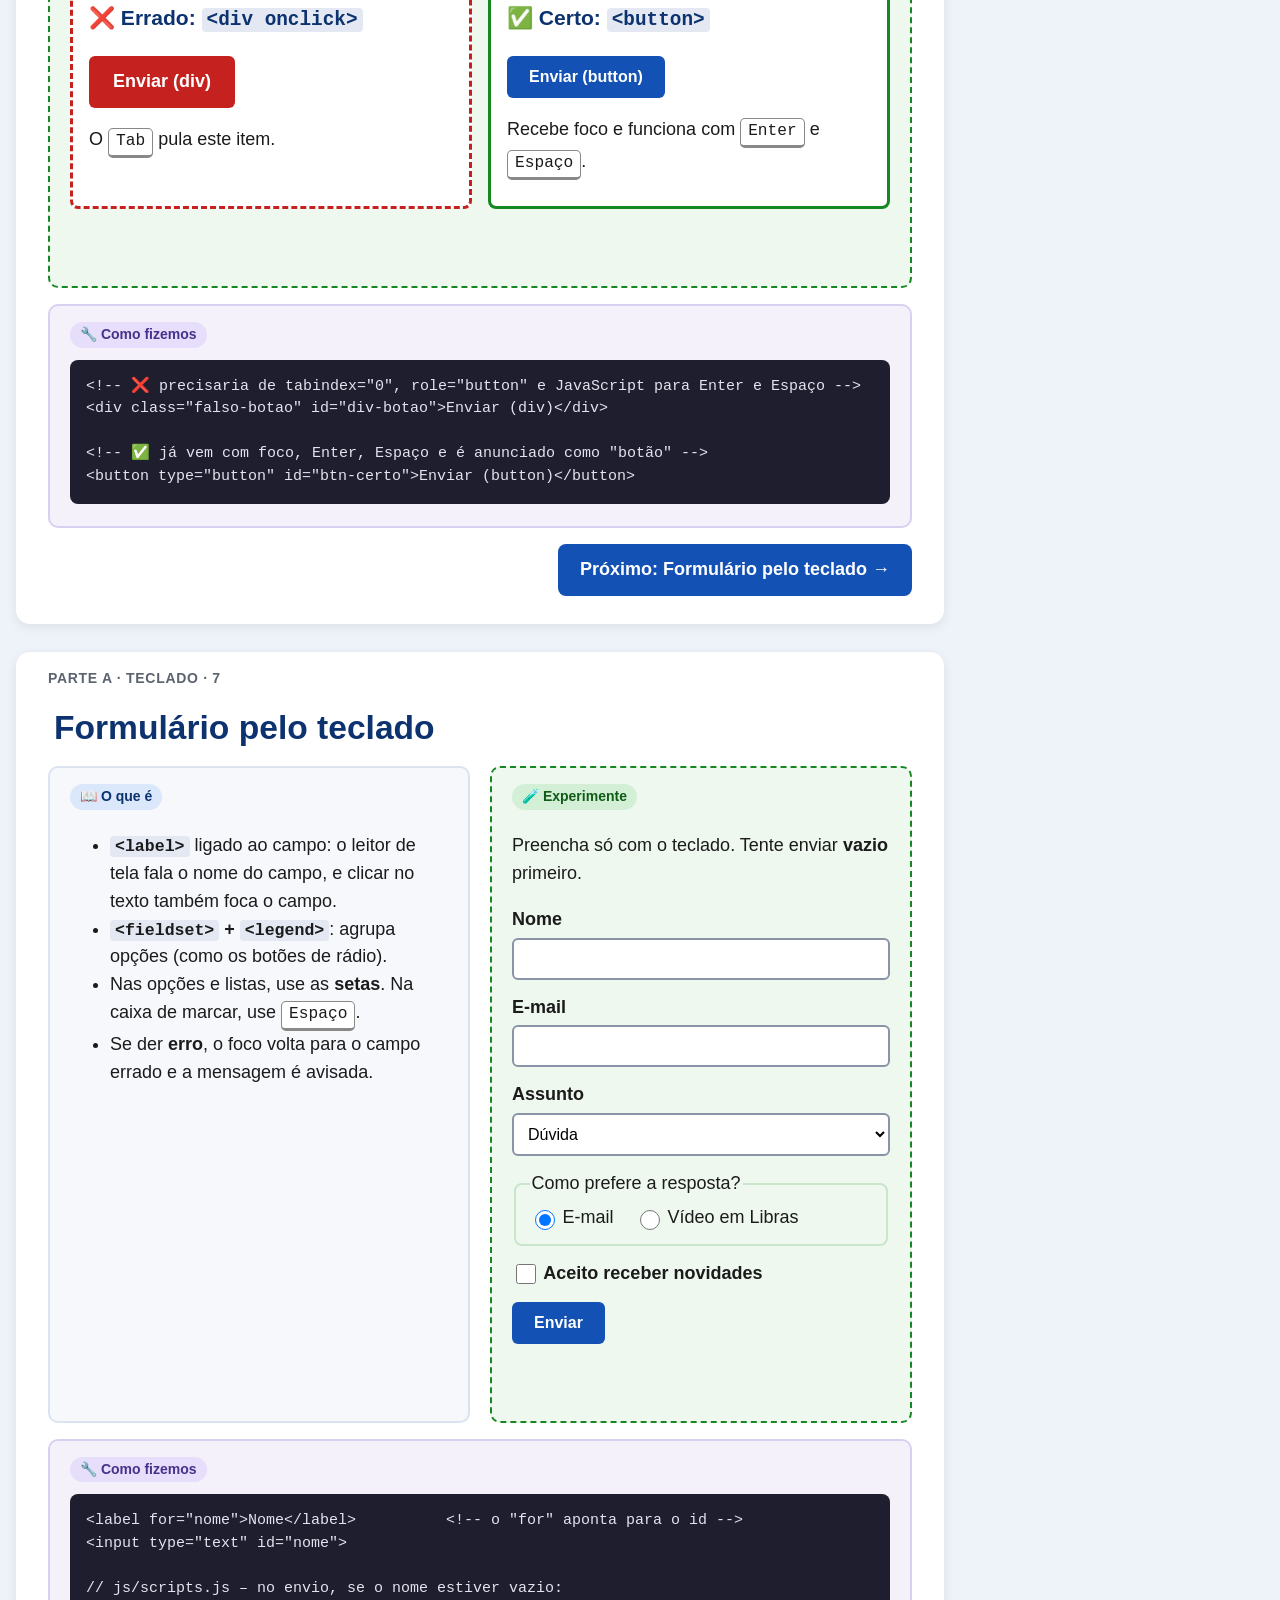
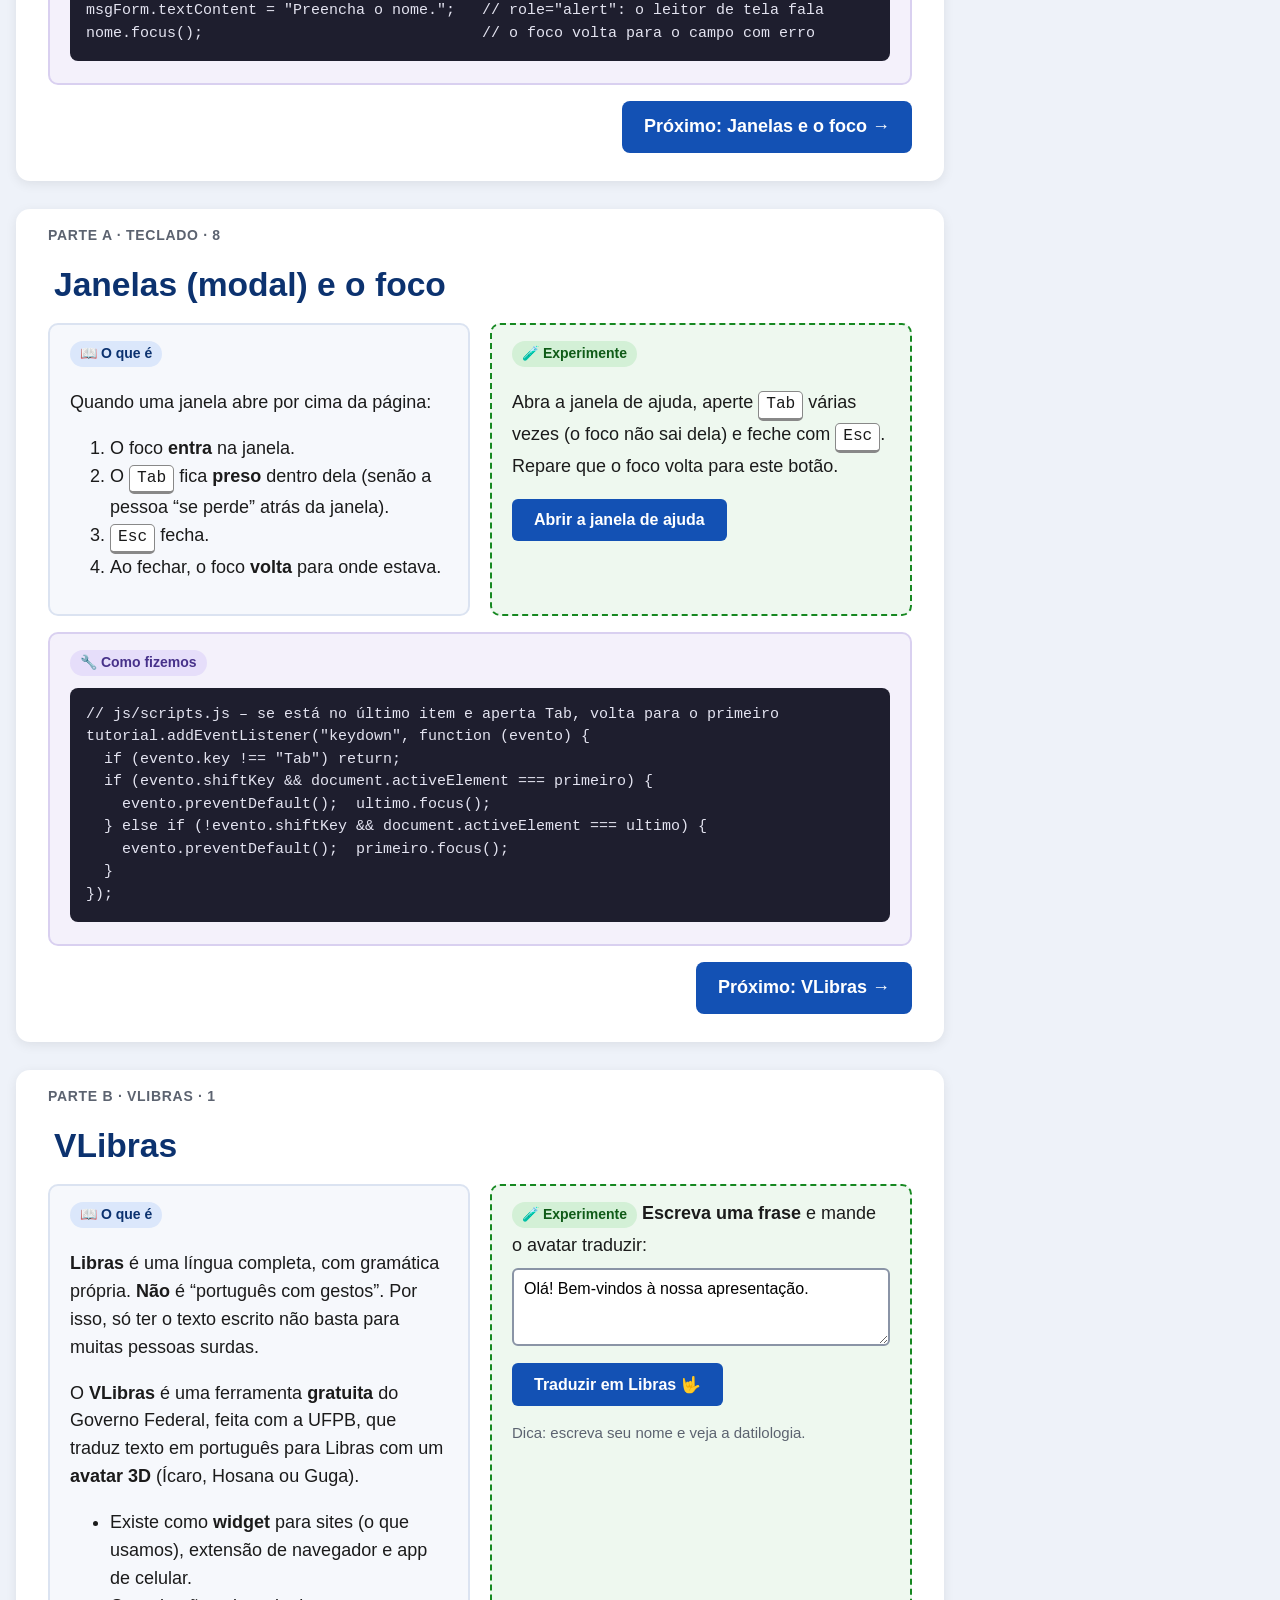
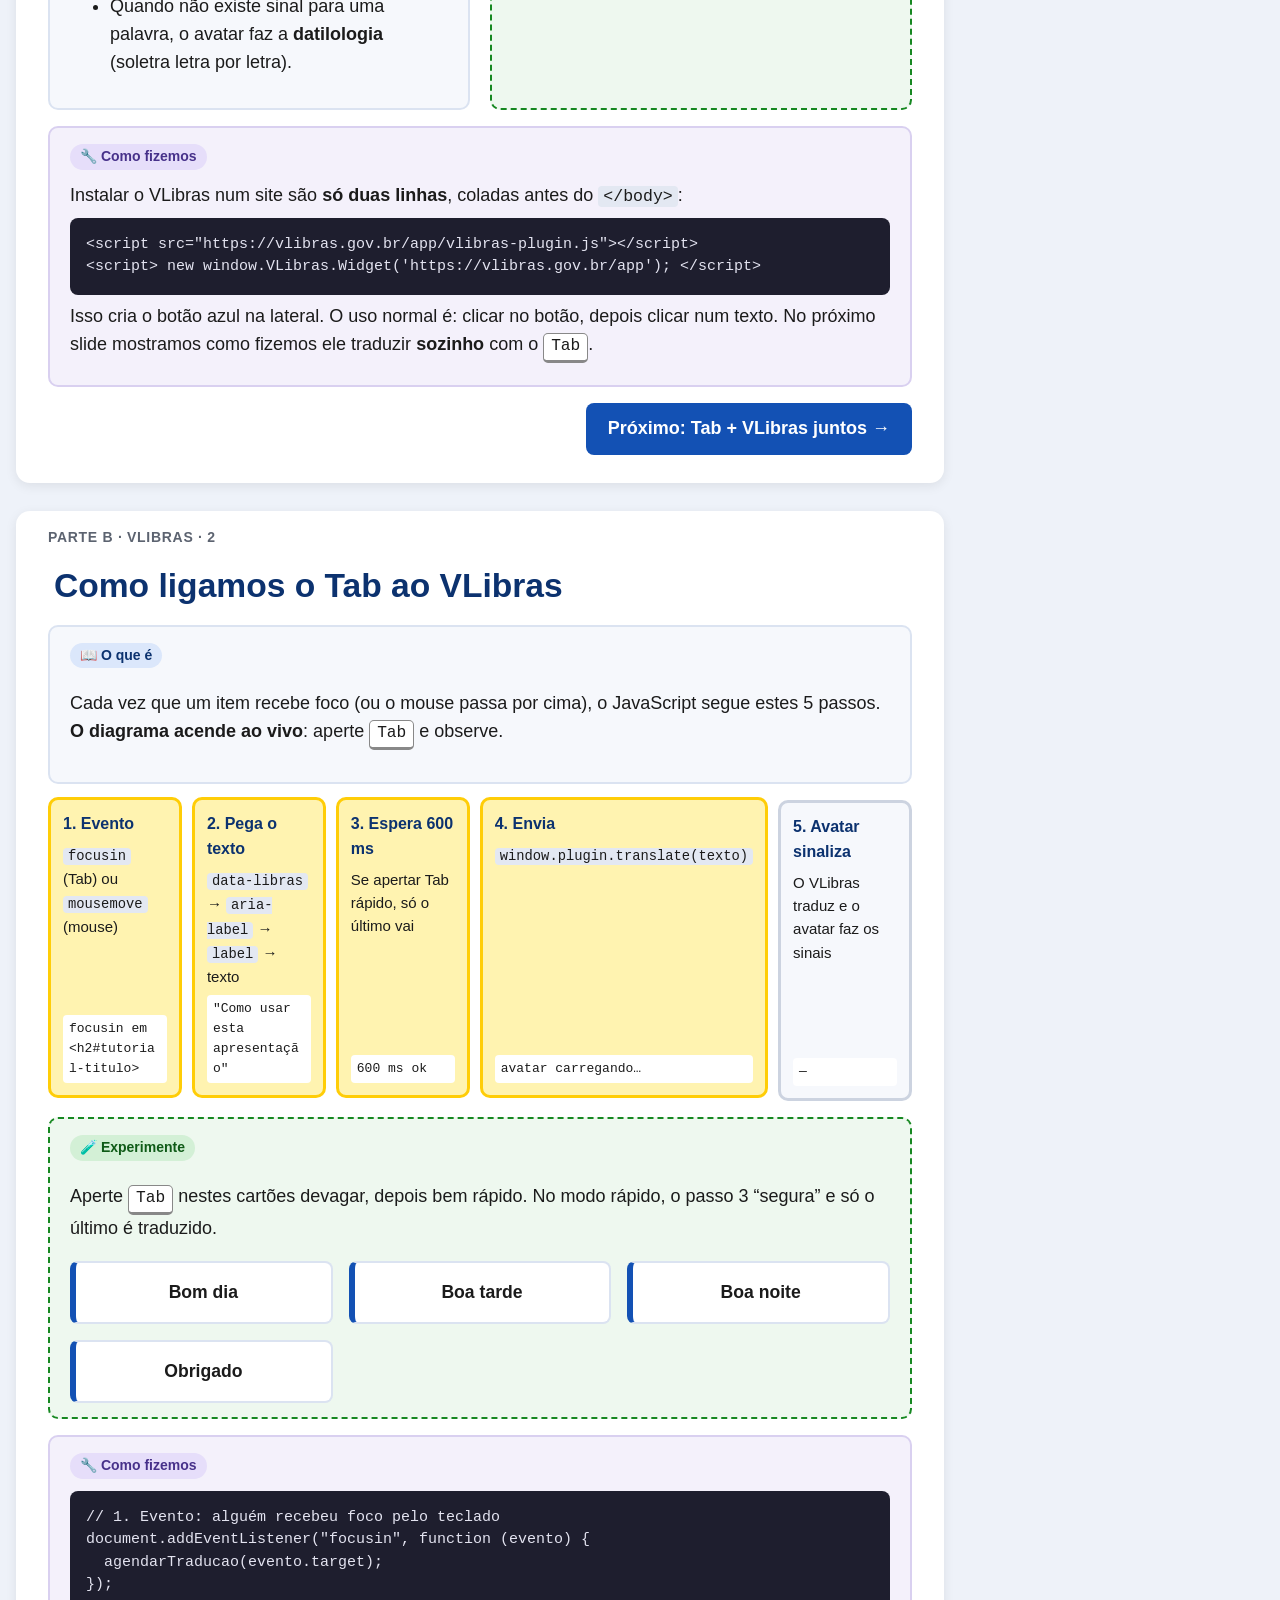
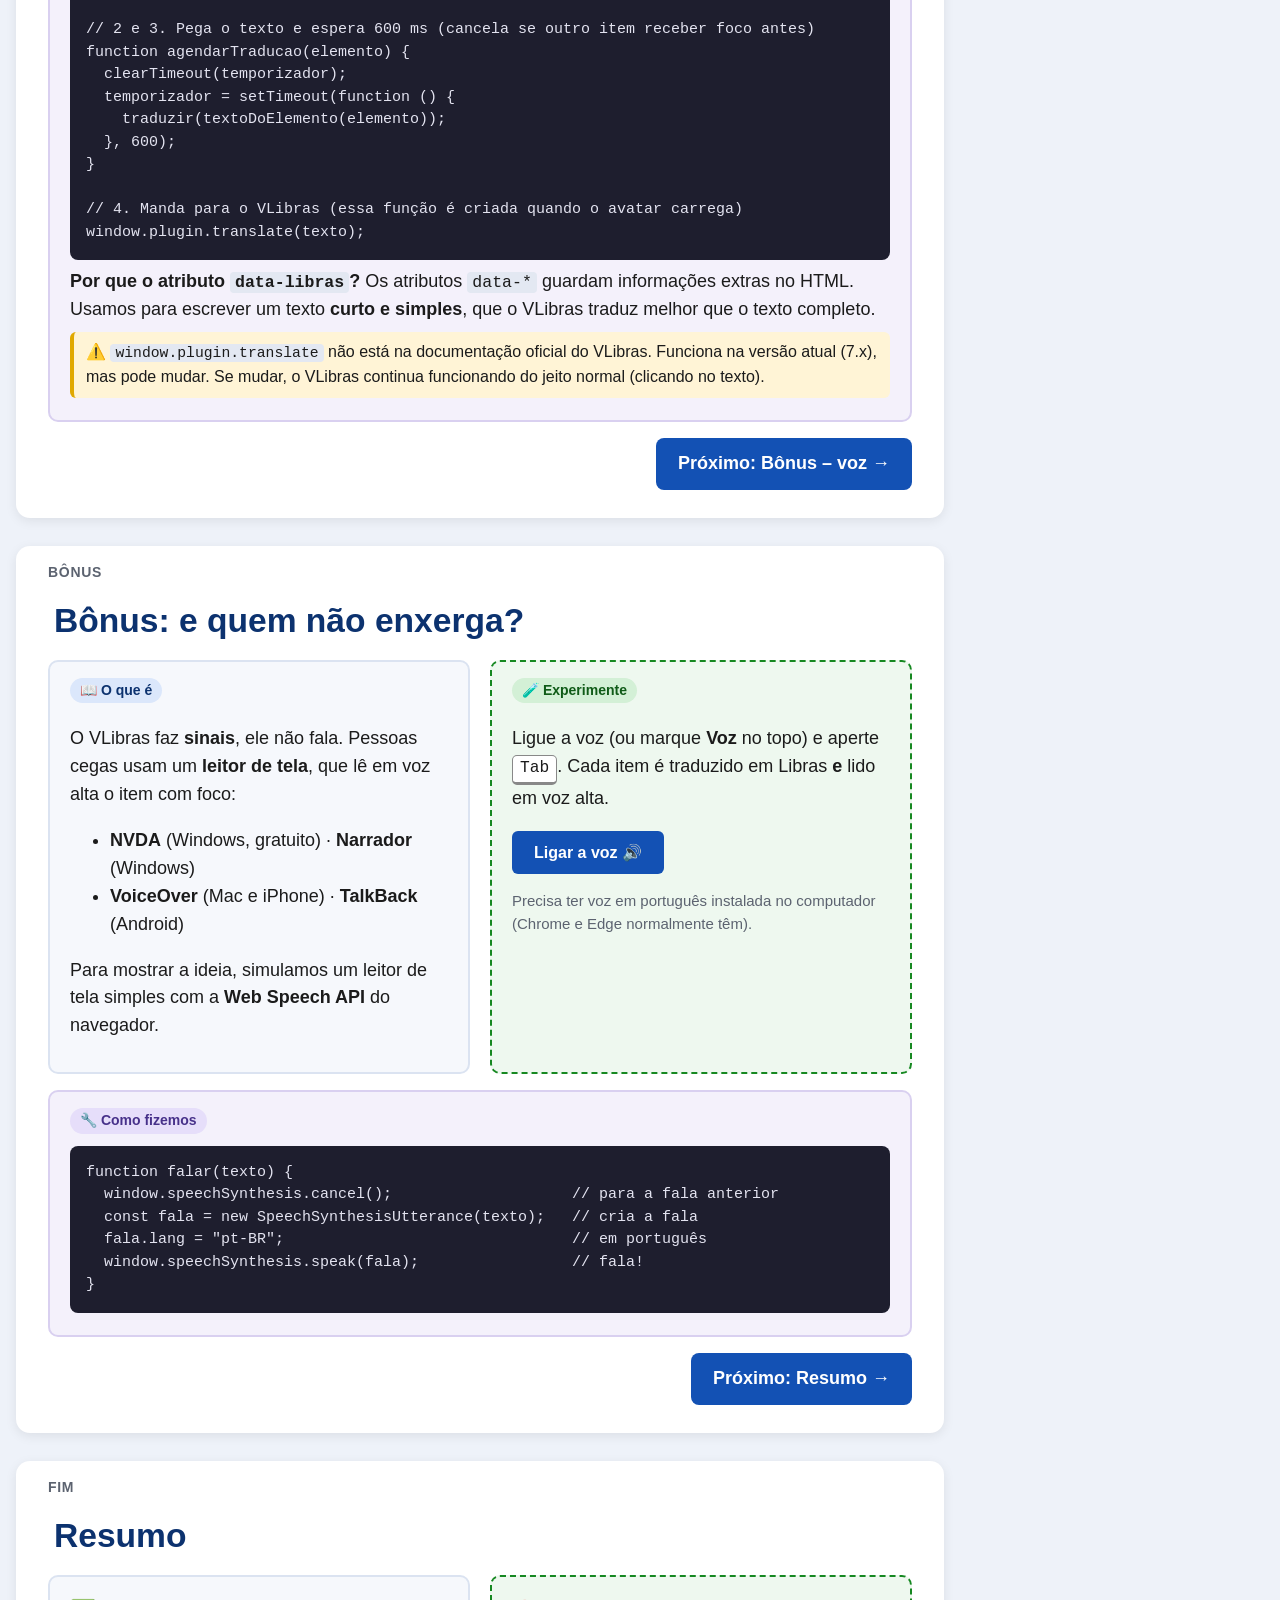
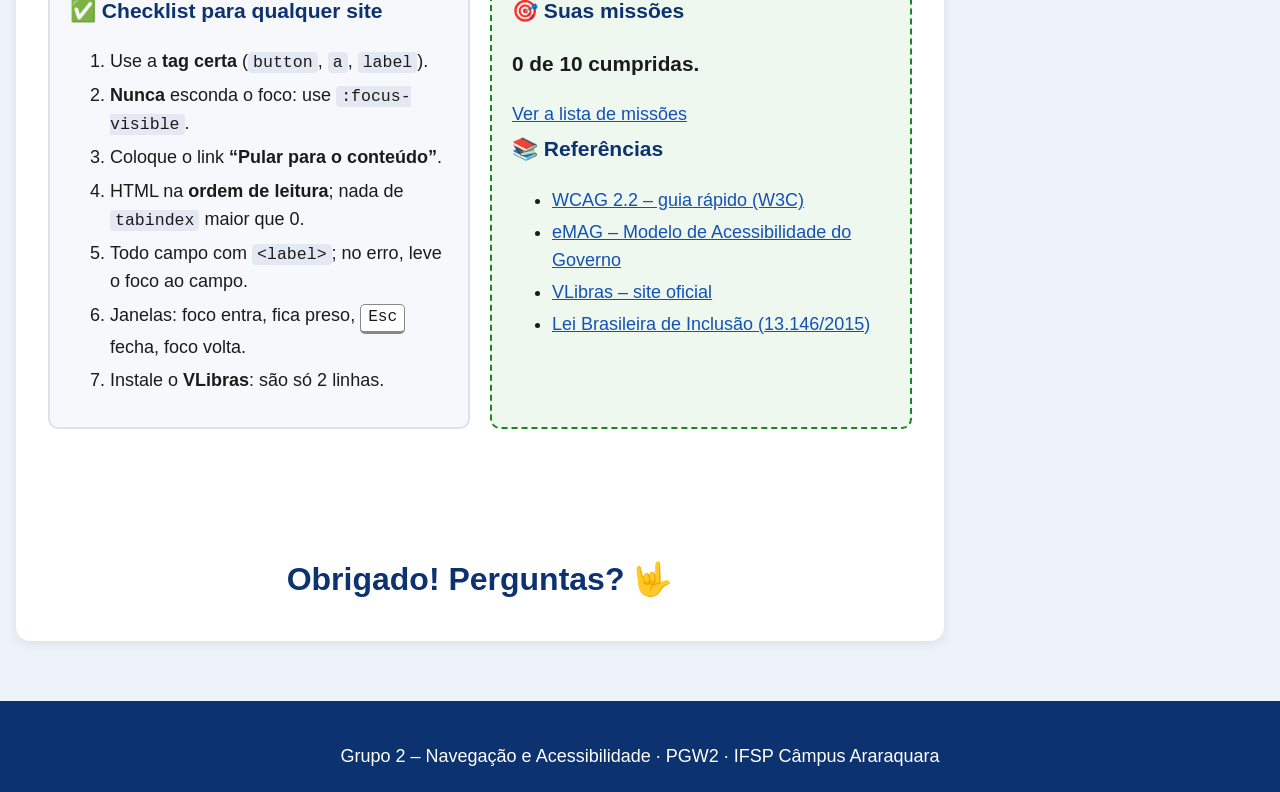
==== commit 8e19a29a: "Transforma o site em apresentação autoexplicativa - 14 slides navegáveis (setas, Tab, sumário) com "" ====
--- a/index.html
+++ b/index.html
@@ -3,206 +3,707 @@
 <head>
   <meta charset="UTF-8">
   <meta name="viewport" content="width=device-width, initial-scale=1.0">
-  <title>Navegação e Acessibilidade - Tab e VLibras</title>
+  <title>Navegação e Acessibilidade - Grupo 2</title>
   <link rel="stylesheet" href="css/estilo.css">
 </head>
 <body>
 
-  <!-- 1) SKIP LINK: primeiro elemento da página. Fica escondido e aparece ao apertar Tab -->
+  <!-- ===================================================================
+       SKIP LINK: é o PRIMEIRO elemento da página. Fica escondido (CSS) e
+       aparece no primeiro Tab. Leva direto ao conteúdo principal.
+       =================================================================== -->
   <a href="#conteudo" class="pular-link" data-libras="Pular para o conteúdo principal">Pular para o conteúdo principal</a>
 
-  <!-- Tutorial inicial: explica como navegar com o teclado -->
+  <!-- ===================================================================
+       JANELA DE AJUDA (abre sozinha ao carregar a página)
+       =================================================================== -->
   <div id="tutorial" class="tutorial" role="dialog" aria-modal="true" aria-labelledby="tutorial-titulo">
     <div class="tutorial-caixa">
-      <h2 id="tutorial-titulo" tabindex="-1" data-libras="Como navegar nesta página usando o teclado">⌨️ Como navegar nesta página</h2>
-      <p>Você pode usar o site inteiro <strong>sem mouse</strong>. Experimente:</p>
+      <h2 id="tutorial-titulo" tabindex="-1" data-libras="Como usar esta apresentação">⌨️ Como usar esta apresentação</h2>
+      <p>Esta apresentação é feita para ser <strong>usada</strong>. Deixe o mouse de lado e use o teclado:</p>
       <ul class="teclas">
         <li data-libras="Tab: vai para o próximo item"><kbd>Tab</kbd> vai para o próximo item</li>
         <li data-libras="Shift mais Tab: volta para o item anterior"><kbd>Shift</kbd> + <kbd>Tab</kbd> volta para o item anterior</li>
-        <li data-libras="Enter: abre o link ou aperta o botão"><kbd>Enter</kbd> abre o link / aperta o botão</li>
-        <li data-libras="Espaço: marca a caixa ou aperta o botão"><kbd>Espaço</kbd> marca caixas e aperta botões</li>
-        <li data-libras="Alt mais 1: vai para o conteúdo. Alt mais 2: vai para o menu. Alt mais 3: vai para o formulário. Alt mais 4: vai para o rodapé"><kbd>Alt</kbd> + <kbd>1</kbd>, <kbd>2</kbd>, <kbd>3</kbd>, <kbd>4</kbd> atalhos: conteúdo, menu, formulário e rodapé</li>
-        <li data-libras="Esc: fecha esta janela"><kbd>Esc</kbd> fecha esta janela</li>
+        <li data-libras="Seta para direita e seta para esquerda: trocam de slide"><kbd>→</kbd> / <kbd>←</kbd> próximo / slide anterior</li>
+        <li data-libras="Enter: abre o link ou aperta o botão. Espaço: marca e aperta."><kbd>Enter</kbd> abre links e botões · <kbd>Espaço</kbd> marca e aperta</li>
+        <li data-libras="Alt mais 1: conteúdo. Alt mais 2: menu. Alt mais 3: formulário. Alt mais 4: rodapé."><kbd>Alt</kbd> + <kbd>1</kbd> <kbd>2</kbd> <kbd>3</kbd> <kbd>4</kbd> conteúdo, menu, formulário, rodapé</li>
+        <li data-libras="Interrogação: abre esta ajuda. Esc: fecha."><kbd>?</kbd> abre esta ajuda · <kbd>Esc</kbd> fecha</li>
       </ul>
-      <p class="dica">🤟 A cada item que recebe foco (ou que você passa o mouse), o <strong>VLibras</strong> traduz o texto para Libras.</p>
-      <button type="button" id="btn-comecar" class="botao" data-libras="Começar a navegar">Começar a navegar</button>
+      <p class="dica">🤟 Cada item que recebe foco (ou que você passa o mouse) é traduzido para <strong>Libras</strong> pelo avatar do VLibras, à direita.</p>
+      <p class="dica">🔍 Ligue o <strong>Raio-X</strong> no topo da página para ver o JavaScript trabalhando por trás.</p>
+      <button type="button" id="btn-comecar" class="botao" data-libras="Começar a apresentação">Começar ▸</button>
     </div>
   </div>
 
-  <!-- Barra de acessibilidade (padrão eMAG / gov.br) -->
+  <!-- ===================================================================
+       BARRA DE ACESSIBILIDADE (padrão eMAG / gov.br)
+       =================================================================== -->
   <div class="barra-acessibilidade">
-    <ul>
+    <ul aria-label="Atalhos">
       <li><a href="#conteudo" data-libras="Ir para o conteúdo">Ir para o conteúdo <span>Alt+1</span></a></li>
       <li><a href="#menu" data-libras="Ir para o menu">Ir para o menu <span>Alt+2</span></a></li>
       <li><a href="#formulario" data-libras="Ir para o formulário">Ir para o formulário <span>Alt+3</span></a></li>
       <li><a href="#rodape" data-libras="Ir para o rodapé">Ir para o rodapé <span>Alt+4</span></a></li>
     </ul>
     <div class="opcoes">
-      <label><input type="checkbox" id="opt-libras" checked> Libras automático</label>
-      <label><input type="checkbox" id="opt-voz"> Voz</label>
-      <button type="button" id="btn-ajuda" class="botao-pequeno" data-libras="Abrir a ajuda de navegação pelo teclado">Ajuda (?)</button>
+      <label data-libras="Tradução automática em Libras"><input type="checkbox" id="opt-libras" checked> Libras automático</label>
+      <label data-libras="Ler em voz alta"><input type="checkbox" id="opt-voz"> Voz</label>
+      <label data-libras="Raio X: mostra o código funcionando"><input type="checkbox" id="opt-raiox"> Raio-X</label>
+      <button type="button" id="btn-ajuda" class="botao-pequeno" data-libras="Abrir a ajuda">Ajuda (?)</button>
     </div>
   </div>
 
+  <!-- Painel fixo: tecla apertada, texto traduzido, progresso e missões -->
+  <div class="painel">
+    <div class="painel-info">
+      <div><span class="rotulo">Tecla:</span> <strong id="painel-tecla">—</strong></div>
+      <div class="painel-texto"><span class="rotulo">Traduzindo:</span> <strong id="painel-texto">—</strong></div>
+      <div><span class="rotulo">Slide</span> <strong id="progresso-texto">1 de 14</strong></div>
+      <div><a href="#missoes" class="link-missoes" data-libras="Missões cumpridas">🎯 Missões <strong id="missoes-contador">0/10</strong></a></div>
+    </div>
+    <div class="progresso" aria-hidden="true"><div id="progresso-barra"></div></div>
+  </div>
+
   <header class="topo">
-    <h1 data-libras="Navegação e acessibilidade">Navegação e Acessibilidade</h1>
-    <p data-libras="Teclado e VLibras">Teclado (Tab) + VLibras</p>
-    <nav id="menu" aria-label="Menu principal" tabindex="-1">
-      <ul>
-        <li><a href="#teclado" data-libras="Navegação por teclado">Teclado</a></li>
-        <li><a href="#skip" data-libras="Link para pular ao conteúdo">Skip link</a></li>
-        <li><a href="#tabindex" data-libras="Tabindex">tabindex</a></li>
-        <li><a href="#comparacao" data-libras="Exemplo certo e errado">Certo x Errado</a></li>
+    <p class="topo-titulo">Grupo 2 · Navegação e Acessibilidade</p>
+    <nav id="menu" aria-label="Sumário da apresentação" tabindex="-1" data-libras="Menu">
+      <ol>
+        <li><a href="#inicio" data-libras="Início">Início</a></li>
+        <li><a href="#porque" data-libras="Por que acessibilidade">Por quê?</a></li>
+        <li><a href="#teclado" data-libras="Navegar pelo teclado">Teclado</a></li>
+        <li><a href="#foco" data-libras="Foco visível">Foco visível</a></li>
+        <li><a href="#skip" data-libras="Pular para o conteúdo">Skip link</a></li>
+        <li><a href="#atalhos" data-libras="Atalhos">Atalhos</a></li>
+        <li><a href="#tabindex" data-libras="Ordem do Tab">tabindex</a></li>
+        <li><a href="#comparacao" data-libras="Certo e errado">Certo x Errado</a></li>
+        <li><a href="#formulario" data-libras="Formulário">Formulário</a></li>
+        <li><a href="#armadilha" data-libras="Janelas">Janelas</a></li>
         <li><a href="#vlibras" data-libras="VLibras">VLibras</a></li>
-        <li><a href="#formulario" data-libras="Formulário">Formulário</a></li>
-      </ul>
+        <li><a href="#integracao" data-libras="Tab e VLibras juntos">Tab + VLibras</a></li>
+        <li><a href="#voz" data-libras="Voz">Voz</a></li>
+        <li><a href="#resumo" data-libras="Resumo">Resumo</a></li>
+      </ol>
     </nav>
   </header>
 
-  <!-- Painel que mostra a tecla apertada e o item com foco (ajuda na apresentação) -->
-  <aside class="painel" aria-live="polite">
-    <div><span class="rotulo">Tecla:</span> <strong id="painel-tecla">—</strong></div>
-    <div><span class="rotulo">Traduzindo:</span> <strong id="painel-texto">—</strong></div>
+  <main id="conteudo" tabindex="-1" data-libras="Conteúdo principal">
+
+    <!-- ============================ CAPA ============================ -->
+    <section class="slide capa" id="inicio" tabindex="-1" data-libras="Navegação e acessibilidade">
+      <p class="etapa">PGW2 · Exercício Avaliativo 4 · Grupo 2</p>
+      <h1 tabindex="0" data-libras="Navegação e acessibilidade">Navegação e Acessibilidade</h1>
+      <p class="subtitulo" tabindex="0" data-libras="Uma apresentação que você aprende usando. Navegue só com o teclado e veja o VLibras traduzir tudo para Libras.">
+        Uma apresentação que você aprende <strong>usando</strong>: navegue só com o teclado e veja o VLibras traduzir tudo para Libras.
+      </p>
+
+      <div class="grade">
+        <div class="bloco" tabindex="0" data-libras="Os dois temas: navegação pelo teclado e VLibras.">
+          <h2>Os dois temas</h2>
+          <ol class="lista-grande">
+            <li><strong>Navegação pelo teclado</strong>: Tab, Shift+Tab, foco visível, skip link e atalhos.</li>
+            <li><strong>VLibras</strong>: tradução de texto para a Língua Brasileira de Sinais.</li>
+          </ol>
+          <p>Cada slide tem 3 partes:</p>
+          <ul class="legenda-partes">
+            <li><span class="tag tag-explica">📖 O que é</span> a ideia, em palavras simples</li>
+            <li><span class="tag tag-experimente">🧪 Experimente</span> você testa na hora</li>
+            <li><span class="tag tag-codigo">🔧 Como fizemos</span> o código usado aqui</li>
+          </ul>
+        </div>
+
+        <div class="experimente" id="missoes" tabindex="-1" data-libras="Missões">
+          <h2>🎯 Suas missões</h2>
+          <p>Elas se completam sozinhas enquanto você usa a apresentação:</p>
+          <ul id="lista-missoes" class="lista-missoes"></ul>
+        </div>
+      </div>
+      <a class="proximo" href="#porque" data-libras="Próximo: por que acessibilidade">Próximo: Por que acessibilidade? →</a>
+    </section>
+
+    <!-- ===================== 1. POR QUE ACESSIBILIDADE ===================== -->
+    <section class="slide" id="porque" tabindex="-1" data-libras="Por que acessibilidade?">
+      <p class="etapa">Parte 0 · Conceito</p>
+      <h2 class="titulo-slide" tabindex="0" data-libras="Por que acessibilidade?">Por que acessibilidade?</h2>
+
+      <div class="bloco destaque" tabindex="0" data-libras="Acessibilidade na web quer dizer que qualquer pessoa consegue usar o site, inclusive pessoas com deficiência. É como uma rampa na entrada do prédio.">
+        <span class="tag tag-explica">📖 O que é</span>
+        <p><strong>Acessibilidade na web</strong> = qualquer pessoa consegue usar o site, inclusive pessoas com deficiência.</p>
+        <p>É como a <strong>rampa</strong> na entrada de um prédio: ajuda quem usa cadeira de rodas, mas também quem está com carrinho de bebê ou mala.</p>
+      </div>
+
+      <div class="cards">
+        <article class="card" tabindex="0" data-libras="Pessoas cegas usam leitor de tela e teclado.">
+          <h3>👁️ Pessoas cegas</h3>
+          <p>Usam um <strong>leitor de tela</strong> (que fala o conteúdo) e navegam pelo <strong>teclado</strong>.</p>
+        </article>
+        <article class="card" tabindex="0" data-libras="Pessoas com deficiência motora usam teclado ou outros acionadores.">
+          <h3>✋ Deficiência motora</h3>
+          <p>Nem sempre conseguem usar o mouse. Usam <strong>teclado</strong> ou acionadores especiais.</p>
+        </article>
+        <article class="card" tabindex="0" data-libras="Pessoas surdas: muitas têm a Libras como primeira língua.">
+          <h3>🤟 Pessoas surdas</h3>
+          <p>Muitas têm a <strong>Libras</strong> como primeira língua. O português escrito é a segunda.</p>
+        </article>
+        <article class="card" tabindex="0" data-libras="Todo mundo: braço quebrado, mouse estragado, ou quem prefere o teclado.">
+          <h3>🙋 Todo mundo</h3>
+          <p>Braço engessado, mouse quebrado, ou quem só quer ser mais rápido com o teclado.</p>
+        </article>
+      </div>
+
+      <div class="bloco" tabindex="0" data-libras="No Brasil, 18 milhões e 600 mil pessoas têm alguma deficiência. A lei obriga os sites a serem acessíveis.">
+        <h3>📊 Números e leis</h3>
+        <ul>
+          <li><strong>18,6 milhões</strong> de brasileiros têm alguma deficiência (IBGE, PNAD Contínua 2022).</li>
+          <li><strong>Lei Brasileira de Inclusão</strong> (Lei 13.146/2015, art. 63): sites de empresas e do governo devem ser acessíveis.</li>
+          <li><strong>Lei 10.436/2002</strong>: reconhece a Libras como meio legal de comunicação.</li>
+          <li><strong>WCAG</strong> (padrão mundial do W3C) e <strong>eMAG</strong> (modelo do governo brasileiro) dizem <em>como</em> fazer.</li>
+        </ul>
+      </div>
+      <a class="proximo" href="#teclado" data-libras="Próximo: navegar pelo teclado">Próximo: Navegar pelo teclado →</a>
+    </section>
+
+    <!-- ===================== 2. TECLADO ===================== -->
+    <section class="slide" id="teclado" tabindex="-1" data-libras="Navegar pelo teclado">
+      <p class="etapa">Parte A · Teclado · 1</p>
+      <h2 class="titulo-slide" tabindex="0" data-libras="Navegar pelo teclado">Navegar pelo teclado</h2>
+
+      <div class="grade">
+        <div class="bloco" tabindex="0" data-libras="O foco é como um cursor. Ele mostra qual item vai receber o próximo comando. Tab avança, Shift mais Tab volta, Enter ativa.">
+          <span class="tag tag-explica">📖 O que é</span>
+          <p>O <strong>foco</strong> é como um cursor: mostra qual item vai receber o próximo comando do teclado.</p>
+          <table class="tabela-teclas">
+            <tr><td><kbd>Tab</kbd></td><td>vai para o próximo item</td></tr>
+            <tr><td><kbd>Shift</kbd>+<kbd>Tab</kbd></td><td>volta para o anterior</td></tr>
+            <tr><td><kbd>Enter</kbd></td><td>abre o link / aperta o botão</td></tr>
+            <tr><td><kbd>Espaço</kbd></td><td>aperta botão / marca caixa</td></tr>
+            <tr><td><kbd>↑</kbd><kbd>↓</kbd></td><td>escolhe dentro de listas e opções</td></tr>
+            <tr><td><kbd>Esc</kbd></td><td>fecha janelas</td></tr>
+          </table>
+          <p class="regra">WCAG 2.1.1 – Teclado (nível A): tudo que funciona com mouse precisa funcionar com teclado.</p>
+        </div>
+
+        <div class="experimente">
+          <span class="tag tag-experimente">🧪 Experimente</span>
+          <p>Aperte <kbd>Tab</kbd> para passar pelos botões abaixo e <kbd>Shift</kbd>+<kbd>Tab</kbd> para voltar.</p>
+          <div class="linha-botoes">
+            <button type="button" class="botao" data-libras="Botão um">Botão 1</button>
+            <button type="button" class="botao" data-libras="Botão dois">Botão 2</button>
+            <button type="button" class="botao" data-libras="Botão três">Botão 3</button>
+          </div>
+          <p class="contadores" aria-live="polite">
+            Você apertou: <kbd>Tab</kbd> <strong id="cont-tab">0</strong> vezes ·
+            <kbd>Shift</kbd>+<kbd>Tab</kbd> <strong id="cont-shift">0</strong> vezes
+          </p>
+        </div>
+      </div>
+
+      <div class="como-fizemos">
+        <span class="tag tag-codigo">🔧 Como fizemos</span>
+        <p><strong>Nenhum código especial!</strong> Links, botões e campos (<code>a</code>, <code>button</code>, <code>input</code>, <code>select</code>) já recebem foco sozinhos. O segredo é usar a <strong>tag certa</strong>.</p>
+<pre tabindex="0" data-libras="Código: botões normais já recebem foco"><code>&lt;button type="button"&gt;Botão 1&lt;/button&gt;   &lt;!-- já recebe foco --&gt;
+&lt;a href="#teclado"&gt;Teclado&lt;/a&gt;           &lt;!-- já recebe foco --&gt;
+
+&lt;!-- Um bloco de texto NÃO recebe foco. Para o VLibras traduzir os
+     textos desta apresentação, colocamos tabindex="0" neles: --&gt;
+&lt;article class="card" tabindex="0" data-libras="..."&gt; ... &lt;/article&gt;</code></pre>
+      </div>
+      <a class="proximo" href="#foco" data-libras="Próximo: foco visível">Próximo: Foco visível →</a>
+    </section>
+
+    <!-- ===================== 3. FOCO VISÍVEL ===================== -->
+    <section class="slide" id="foco" tabindex="-1" data-libras="Foco visível">
+      <p class="etapa">Parte A · Teclado · 2</p>
+      <h2 class="titulo-slide" tabindex="0" data-libras="Foco visível">Foco visível</h2>
+
+      <div class="grade">
+        <div class="bloco" tabindex="0" data-libras="Quem usa mouse vê a setinha. Quem usa teclado precisa ver o foco. Nunca apague a borda de foco.">
+          <span class="tag tag-explica">📖 O que é</span>
+          <p>Quem usa mouse vê a <strong>setinha</strong>. Quem usa teclado precisa ver <strong>onde está o foco</strong>.</p>
+          <p>O navegador mostra uma borda fina, mas muitos sites apagam com <code>outline: none</code> porque acham "feio". Para quem usa teclado, é como <strong>esconder a setinha do mouse</strong>.</p>
+          <p>Aqui usamos uma borda <strong style="background:#ffcd07;padding:0 4px">amarela e grossa</strong>, fácil de ver.</p>
+          <p class="regra">WCAG 2.4.7 – Foco visível (nível AA).</p>
+        </div>
+
+        <div class="experimente">
+          <span class="tag tag-experimente">🧪 Experimente</span>
+          <ol>
+            <li>Aperte o botão para <strong>desligar</strong> o foco visível.</li>
+            <li>Aperte <kbd>Tab</kbd> algumas vezes. Você sabe onde está?</li>
+            <li>Volte com <kbd>Shift</kbd>+<kbd>Tab</kbd> e ligue de novo.</li>
+          </ol>
+          <button type="button" id="btn-foco" class="botao" aria-pressed="false" data-libras="Desligar ou ligar o foco visível">Desligar foco visível</button>
+          <div class="linha-botoes">
+            <a href="#foco" data-libras="Link A">Link A</a>
+            <a href="#foco" data-libras="Link B">Link B</a>
+            <a href="#foco" data-libras="Link C">Link C</a>
+          </div>
+          <p id="msg-foco" class="mensagem" role="status"></p>
+        </div>
+      </div>
+
+      <div class="como-fizemos">
+        <span class="tag tag-codigo">🔧 Como fizemos</span>
+        <p><code>:focus-visible</code> só mostra a borda quando a pessoa usa o <strong>teclado</strong> (ao clicar com mouse ela não aparece).</p>
+<pre tabindex="0" data-libras="Código CSS do foco visível"><code>/* css/estilo.css */
+:focus-visible {
+  outline: 4px solid #ffcd07;      /* borda amarela grossa  */
+  outline-offset: 3px;             /* afasta a borda do item */
+  box-shadow: 0 0 0 7px #1b1b1b;   /* contorno escuro para dar contraste */
+}
+
+/* ❌ NUNCA faça isso sem colocar outro estilo no lugar: */
+*:focus { outline: none; }</code></pre>
+      </div>
+      <a class="proximo" href="#skip" data-libras="Próximo: pular para o conteúdo">Próximo: Pular para o conteúdo →</a>
+    </section>
+
+    <!-- ===================== 4. SKIP LINK ===================== -->
+    <section class="slide" id="skip" tabindex="-1" data-libras="Pular para o conteúdo">
+      <p class="etapa">Parte A · Teclado · 3</p>
+      <h2 class="titulo-slide" tabindex="0" data-libras="Link para pular ao conteúdo">Skip link: “Pular para o conteúdo”</h2>
+
+      <div class="grade">
+        <div class="bloco" tabindex="0" data-libras="Imagine passar por todo o menu em cada página. O skip link é o primeiro link. Ele fica escondido, aparece no primeiro Tab e pula o menu.">
+          <span class="tag tag-explica">📖 O que é</span>
+          <p>Imagine ter que passar pelos <strong>14 links do menu</strong> desta página toda vez, só para chegar ao conteúdo.</p>
+          <p>O <strong>skip link</strong> é o <strong>primeiro link</strong> da página. Ele fica escondido, aparece no primeiro <kbd>Tab</kbd> e leva direto ao conteúdo principal.</p>
+          <p class="regra">WCAG 2.4.1 – Ignorar blocos (nível A) · eMAG 1.5</p>
+        </div>
+
+        <div class="experimente">
+          <span class="tag tag-experimente">🧪 Experimente</span>
+          <ol>
+            <li>Aperte o botão abaixo: o foco volta para o <strong>começo da página</strong>.</li>
+            <li>Aperte <kbd>Tab</kbd> uma vez: o link amarelo aparece no canto de cima.</li>
+            <li>Aperte <kbd>Enter</kbd>: você pula o menu inteiro.</li>
+          </ol>
+          <button type="button" id="btn-testar-skip" class="botao" data-libras="Voltar ao começo da página para testar">Voltar ao começo e testar</button>
+        </div>
+      </div>
+
+      <div class="como-fizemos">
+        <span class="tag tag-codigo">🔧 Como fizemos</span>
+<pre tabindex="0" data-libras="Código do link para pular ao conteúdo"><code>&lt;!-- index.html: primeiro elemento dentro do &lt;body&gt; --&gt;
+&lt;a href="#conteudo" class="pular-link"&gt;Pular para o conteúdo principal&lt;/a&gt;
+...
+&lt;main id="conteudo" tabindex="-1"&gt; ... &lt;/main&gt;   &lt;!-- destino do link --&gt;
+
+/* css/estilo.css: fica fora da tela e "desce" quando recebe foco */
+.pular-link        { position: absolute; top: -100px; }
+.pular-link:focus  { top: 0; }</code></pre>
+        <p>O <code>tabindex="-1"</code> no <code>&lt;main&gt;</code> deixa ele receber o foco quando o link é usado (explicado no slide do tabindex).</p>
+      </div>
+      <a class="proximo" href="#atalhos" data-libras="Próximo: atalhos">Próximo: Atalhos de teclado →</a>
+    </section>
+
+    <!-- ===================== 5. ATALHOS ===================== -->
+    <section class="slide" id="atalhos" tabindex="-1" data-libras="Atalhos de teclado">
+      <p class="etapa">Parte A · Teclado · 4</p>
+      <h2 class="titulo-slide" tabindex="0" data-libras="Atalhos de teclado">Atalhos de teclado</h2>
+
+      <div class="grade">
+        <div class="bloco" tabindex="0" data-libras="Os sites do governo têm uma barra no topo com atalhos. Alt mais 1 vai para o conteúdo, Alt mais 2 vai para o menu, Alt mais 3 vai para a busca, Alt mais 4 vai para o rodapé.">
+          <span class="tag tag-explica">📖 O que é</span>
+          <p>Os sites do governo (gov.br) têm uma <strong>barra de acessibilidade</strong> no topo com atalhos padronizados pelo <strong>eMAG</strong>:</p>
+          <table class="tabela-teclas">
+            <tr><td><kbd>Alt</kbd>+<kbd>1</kbd></td><td>conteúdo</td></tr>
+            <tr><td><kbd>Alt</kbd>+<kbd>2</kbd></td><td>menu</td></tr>
+            <tr><td><kbd>Alt</kbd>+<kbd>3</kbd></td><td>busca <small>(aqui: formulário, porque não temos busca)</small></td></tr>
+            <tr><td><kbd>Alt</kbd>+<kbd>4</kbd></td><td>rodapé</td></tr>
+          </table>
+          <p>Fizemos a nossa barra igual: é a faixa azul-escura no topo da página.</p>
+        </div>
+
+        <div class="experimente">
+          <span class="tag tag-experimente">🧪 Experimente</span>
+          <ol>
+            <li>Aperte <kbd>Alt</kbd>+<kbd>2</kbd>: o foco vai para o menu.</li>
+            <li>Aperte <kbd>Alt</kbd>+<kbd>4</kbd>: vai para o rodapé.</li>
+            <li>Aperte <kbd>Alt</kbd>+<kbd>1</kbd>: volta para o conteúdo.</li>
+          </ol>
+          <p class="aviso">⚠️ No Linux, o navegador usa <kbd>Alt</kbd>+número para trocar de aba. Teste no Windows ou use os links da barra azul.</p>
+          <p>Bônus: aqui as setas <kbd>←</kbd> <kbd>→</kbd> trocam de slide.</p>
+        </div>
+      </div>
+
+      <div class="como-fizemos">
+        <span class="tag tag-codigo">🔧 Como fizemos</span>
+<pre tabindex="0" data-libras="Código JavaScript dos atalhos"><code>// js/scripts.js
+const atalhos = { "1": "conteudo", "2": "menu", "3": "formulario", "4": "rodape" };
+
+document.addEventListener("keydown", function (evento) {
+  if (evento.altKey &amp;&amp; atalhos[evento.key]) {   // Alt + número?
+    evento.preventDefault();                       // cancela o padrão do navegador
+    irPara(atalhos[evento.key]);                   // move o FOCO (não só a rolagem)
+  }
+});</code></pre>
+        <p>Os links da barra azul (<code>&lt;a href="#menu"&gt;</code>) funcionam até <strong>sem JavaScript</strong>. O atalho é um extra.</p>
+      </div>
+      <a class="proximo" href="#tabindex" data-libras="Próximo: ordem do Tab">Próximo: A ordem do Tab e o tabindex →</a>
+    </section>
+
+    <!-- ===================== 6. TABINDEX ===================== -->
+    <section class="slide" id="tabindex" tabindex="-1" data-libras="A ordem do Tab e o tabindex">
+      <p class="etapa">Parte A · Teclado · 5</p>
+      <h2 class="titulo-slide" tabindex="0" data-libras="A ordem do Tab e o tabindex">A ordem do Tab e o <code>tabindex</code></h2>
+
+      <div class="grade">
+        <div class="bloco" tabindex="0" data-libras="O Tab segue a ordem do código HTML. O atributo tabindex muda quem recebe foco. Zero: entra no Tab. Menos um: só pelo JavaScript. Maior que zero: não use.">
+          <span class="tag tag-explica">📖 O que é</span>
+          <p>O <kbd>Tab</kbd> segue a <strong>ordem do código HTML</strong>, de cima para baixo. Por isso o HTML deve estar na ordem em que se lê a página.</p>
+          <table>
+            <caption>Valores do atributo tabindex</caption>
+            <thead><tr><th scope="col">Valor</th><th scope="col">O que faz</th></tr></thead>
+            <tbody>
+              <tr><td><code>0</code></td><td>Entra na fila do <kbd>Tab</kbd>, na ordem do HTML.</td></tr>
+              <tr><td><code>-1</code></td><td>Fora da fila do <kbd>Tab</kbd>, mas pode receber foco pelo JavaScript.</td></tr>
+              <tr><td><code>1, 2, 3…</code></td><td><strong>Evite!</strong> “Fura a fila” e bagunça a navegação.</td></tr>
+            </tbody>
+          </table>
+          <p class="aviso">Num site real, o <kbd>Tab</kbd> deve parar só em itens <strong>interativos</strong>. Os textos desta apresentação recebem foco só para demonstrar o VLibras.</p>
+        </div>
+
+        <div class="experimente">
+          <span class="tag tag-experimente">🧪 Experimente</span>
+          <p>Aperte <kbd>Tab</kbd> aqui. Qual caixa recebe foco?</p>
+          <div class="caixas">
+            <div class="caixa" tabindex="0" data-libras="Caixa A. Tabindex zero. Recebe foco pelo Tab.">A<br><code>tabindex="0"</code></div>
+            <div class="caixa caixa-cinza">B<br><small>sem tabindex</small></div>
+            <div class="caixa" id="caixa-c" tabindex="-1" data-libras="Caixa C. Tabindex menos um. Recebeu foco pelo JavaScript.">C<br><code>tabindex="-1"</code></div>
+          </div>
+          <button type="button" id="btn-focar-c" class="botao" data-libras="Focar a caixa C pelo JavaScript">Focar a caixa C pelo JavaScript</button>
+          <p class="mensagem">A: entra no Tab · B: o Tab pula · C: só pelo botão.</p>
+        </div>
+      </div>
+
+      <div class="como-fizemos">
+        <span class="tag tag-codigo">🔧 Como fizemos</span>
+<pre tabindex="0" data-libras="Código do tabindex"><code>&lt;div class="caixa" tabindex="0"&gt;A&lt;/div&gt;
+&lt;div class="caixa"&gt;B&lt;/div&gt;
+&lt;div class="caixa" id="caixa-c" tabindex="-1"&gt;C&lt;/div&gt;
+
+// js/scripts.js – o botão leva o foco até a caixa C
+document.getElementById("caixa-c").focus();</code></pre>
+      </div>
+      <a class="proximo" href="#comparacao" data-libras="Próximo: certo e errado">Próximo: Certo x Errado →</a>
+    </section>
+
+    <!-- ===================== 7. CERTO X ERRADO ===================== -->
+    <section class="slide" id="comparacao" tabindex="-1" data-libras="Certo e errado: use a tag certa">
+      <p class="etapa">Parte A · Teclado · 6</p>
+      <h2 class="titulo-slide" tabindex="0" data-libras="Certo e errado: use a tag certa">Certo x Errado: use a tag certa</h2>
+
+      <div class="bloco" tabindex="0" data-libras="Um botão feito com div não recebe foco e não funciona com Enter. O button já vem pronto.">
+        <span class="tag tag-explica">📖 O que é</span>
+        <p>Um “botão” feito com <code>&lt;div onclick&gt;</code> <strong>parece</strong> um botão, mas: não recebe foco, não funciona com <kbd>Enter</kbd> e o leitor de tela não avisa que é um botão.</p>
+      </div>
+
+      <div class="experimente">
+        <span class="tag tag-experimente">🧪 Experimente</span>
+        <p>Tente chegar nos dois “botões” abaixo usando <strong>só o <kbd>Tab</kbd></strong>. Depois clique nos dois com o mouse.</p>
+        <div class="comparacao">
+          <div class="lado errado">
+            <h3>❌ Errado: <code>&lt;div onclick&gt;</code></h3>
+            <div class="falso-botao" id="div-botao">Enviar (div)</div>
+            <p>O <kbd>Tab</kbd> pula este item.</p>
+          </div>
+          <div class="lado certo">
+            <h3>✅ Certo: <code>&lt;button&gt;</code></h3>
+            <button type="button" class="botao" id="btn-certo" data-libras="Botão enviar. Recebe foco e funciona com Enter e Espaço.">Enviar (button)</button>
+            <p>Recebe foco e funciona com <kbd>Enter</kbd> e <kbd>Espaço</kbd>.</p>
+          </div>
+        </div>
+        <p id="msg-comparacao" class="mensagem" role="status"></p>
+      </div>
+
+      <div class="como-fizemos">
+        <span class="tag tag-codigo">🔧 Como fizemos</span>
+<pre tabindex="0" data-libras="Código do exemplo certo e errado"><code>&lt;!-- ❌ precisaria de tabindex="0", role="button" e JavaScript para Enter e Espaço --&gt;
+&lt;div class="falso-botao" id="div-botao"&gt;Enviar (div)&lt;/div&gt;
+
+&lt;!-- ✅ já vem com foco, Enter, Espaço e é anunciado como "botão" --&gt;
+&lt;button type="button" id="btn-certo"&gt;Enviar (button)&lt;/button&gt;</code></pre>
+      </div>
+      <a class="proximo" href="#formulario" data-libras="Próximo: formulário">Próximo: Formulário pelo teclado →</a>
+    </section>
+
+    <!-- ===================== 8. FORMULÁRIO ===================== -->
+    <section class="slide" id="formulario" tabindex="-1" data-libras="Formulário pelo teclado">
+      <p class="etapa">Parte A · Teclado · 7</p>
+      <h2 class="titulo-slide" tabindex="0" data-libras="Formulário pelo teclado">Formulário pelo teclado</h2>
+
+      <div class="grade">
+        <div class="bloco" tabindex="0" data-libras="Cada campo tem um label. Opções parecidas ficam num fieldset. Se der erro, o foco volta para o campo errado.">
+          <span class="tag tag-explica">📖 O que é</span>
+          <ul>
+            <li><strong><code>&lt;label&gt;</code></strong> ligado ao campo: o leitor de tela fala o nome do campo, e clicar no texto também foca o campo.</li>
+            <li><strong><code>&lt;fieldset&gt;</code> + <code>&lt;legend&gt;</code></strong>: agrupa opções (como os botões de rádio).</li>
+            <li>Nas opções e listas, use as <strong>setas</strong>. Na caixa de marcar, use <kbd>Espaço</kbd>.</li>
+            <li>Se der <strong>erro</strong>, o foco volta para o campo errado e a mensagem é avisada.</li>
+          </ul>
+        </div>
+
+        <div class="experimente">
+          <span class="tag tag-experimente">🧪 Experimente</span>
+          <p>Preencha só com o teclado. Tente enviar <strong>vazio</strong> primeiro.</p>
+          <form id="form-contato" novalidate>
+            <div class="campo">
+              <label for="nome">Nome</label>
+              <input type="text" id="nome" name="nome" autocomplete="name" data-libras="Campo nome">
+            </div>
+            <div class="campo">
+              <label for="email">E-mail</label>
+              <input type="email" id="email" name="email" autocomplete="email" data-libras="Campo e-mail">
+            </div>
+            <div class="campo">
+              <label for="assunto">Assunto</label>
+              <select id="assunto" name="assunto" data-libras="Escolha o assunto. Use as setas.">
+                <option value="duvida">Dúvida</option>
+                <option value="sugestao">Sugestão</option>
+                <option value="elogio">Elogio</option>
+              </select>
+            </div>
+            <fieldset>
+              <legend>Como prefere a resposta?</legend>
+              <label><input type="radio" name="retorno" value="email" checked data-libras="Resposta por e-mail. Use as setas para trocar."> E-mail</label>
+              <label><input type="radio" name="retorno" value="libras" data-libras="Resposta em vídeo em Libras. Use as setas para trocar."> Vídeo em Libras</label>
+            </fieldset>
+            <div class="campo">
+              <label><input type="checkbox" id="aceito" data-libras="Aceito receber novidades. Aperte espaço para marcar."> Aceito receber novidades</label>
+            </div>
+            <button type="submit" class="botao" data-libras="Enviar formulário">Enviar</button>
+            <p id="msg-form" class="mensagem" role="alert"></p>
+          </form>
+        </div>
+      </div>
+
+      <div class="como-fizemos">
+        <span class="tag tag-codigo">🔧 Como fizemos</span>
+<pre tabindex="0" data-libras="Código do formulário"><code>&lt;label for="nome"&gt;Nome&lt;/label&gt;          &lt;!-- o "for" aponta para o id --&gt;
+&lt;input type="text" id="nome"&gt;
+
+// js/scripts.js – no envio, se o nome estiver vazio:
+msgForm.textContent = "Preencha o nome.";   // role="alert": o leitor de tela fala
+nome.focus();                               // o foco volta para o campo com erro</code></pre>
+      </div>
+      <a class="proximo" href="#armadilha" data-libras="Próximo: janelas">Próximo: Janelas e o foco →</a>
+    </section>
+
+    <!-- ===================== 9. JANELAS / FOCUS TRAP ===================== -->
+    <section class="slide" id="armadilha" tabindex="-1" data-libras="Janelas e o foco">
+      <p class="etapa">Parte A · Teclado · 8</p>
+      <h2 class="titulo-slide" tabindex="0" data-libras="Janelas e o foco">Janelas (modal) e o foco</h2>
+
+      <div class="grade">
+        <div class="bloco" tabindex="0" data-libras="Quando uma janela abre, o foco vai para dentro dela. O Tab fica preso na janela. Esc fecha. Quando fecha, o foco volta para onde estava.">
+          <span class="tag tag-explica">📖 O que é</span>
+          <p>Quando uma janela abre por cima da página:</p>
+          <ol>
+            <li>O foco <strong>entra</strong> na janela.</li>
+            <li>O <kbd>Tab</kbd> fica <strong>preso</strong> dentro dela (senão a pessoa “se perde” atrás da janela).</li>
+            <li><kbd>Esc</kbd> fecha.</li>
+            <li>Ao fechar, o foco <strong>volta</strong> para onde estava.</li>
+          </ol>
+        </div>
+
+        <div class="experimente">
+          <span class="tag tag-experimente">🧪 Experimente</span>
+          <p>Abra a janela de ajuda, aperte <kbd>Tab</kbd> várias vezes (o foco não sai dela) e feche com <kbd>Esc</kbd>. Repare que o foco volta para este botão.</p>
+          <button type="button" id="btn-ajuda-slide" class="botao" data-libras="Abrir a janela de ajuda">Abrir a janela de ajuda</button>
+        </div>
+      </div>
+
+      <div class="como-fizemos">
+        <span class="tag tag-codigo">🔧 Como fizemos</span>
+<pre tabindex="0" data-libras="Código que prende o foco na janela"><code>// js/scripts.js – se está no último item e aperta Tab, volta para o primeiro
+tutorial.addEventListener("keydown", function (evento) {
+  if (evento.key !== "Tab") return;
+  if (evento.shiftKey &amp;&amp; document.activeElement === primeiro) {
+    evento.preventDefault();  ultimo.focus();
+  } else if (!evento.shiftKey &amp;&amp; document.activeElement === ultimo) {
+    evento.preventDefault();  primeiro.focus();
+  }
+});</code></pre>
+      </div>
+      <a class="proximo" href="#vlibras" data-libras="Próximo: VLibras">Próximo: VLibras →</a>
+    </section>
+
+    <!-- ===================== 10. VLIBRAS ===================== -->
+    <section class="slide" id="vlibras" tabindex="-1" data-libras="VLibras">
+      <p class="etapa">Parte B · VLibras · 1</p>
+      <h2 class="titulo-slide" tabindex="0" data-libras="VLibras">VLibras</h2>
+
+      <div class="grade">
+        <div class="bloco" tabindex="0" data-libras="Libras é uma língua completa, com gramática própria. O VLibras é gratuito, feito pelo governo federal com a UFPB. Ele traduz português para Libras com um avatar.">
+          <span class="tag tag-explica">📖 O que é</span>
+          <p><strong>Libras</strong> é uma língua completa, com gramática própria. <strong>Não</strong> é “português com gestos”. Por isso, só ter o texto escrito não basta para muitas pessoas surdas.</p>
+          <p>O <strong>VLibras</strong> é uma ferramenta <strong>gratuita</strong> do Governo Federal, feita com a UFPB, que traduz texto em português para Libras com um <strong>avatar 3D</strong> (Ícaro, Hosana ou Guga).</p>
+          <ul>
+            <li>Existe como <strong>widget</strong> para sites (o que usamos), extensão de navegador e app de celular.</li>
+            <li>Quando não existe sinal para uma palavra, o avatar faz a <strong>datilologia</strong> (soletra letra por letra).</li>
+          </ul>
+        </div>
+
+        <div class="experimente">
+          <span class="tag tag-experimente">🧪 Experimente</span>
+          <label for="frase"><strong>Escreva uma frase</strong> e mande o avatar traduzir:</label>
+          <textarea id="frase" rows="3" data-libras="Escreva uma frase para traduzir">Olá! Bem-vindos à nossa apresentação.</textarea>
+          <button type="button" id="btn-traduzir-frase" class="botao" data-libras="Traduzir a frase para Libras">Traduzir em Libras 🤟</button>
+          <p class="dica-pequena">Dica: escreva seu nome e veja a datilologia.</p>
+        </div>
+      </div>
+
+      <div class="como-fizemos">
+        <span class="tag tag-codigo">🔧 Como fizemos</span>
+        <p>Instalar o VLibras num site são <strong>só duas linhas</strong>, coladas antes do <code>&lt;/body&gt;</code>:</p>
+<pre tabindex="0" data-libras="Código para instalar o VLibras"><code>&lt;script src="https://vlibras.gov.br/app/vlibras-plugin.js"&gt;&lt;/script&gt;
+&lt;script&gt; new window.VLibras.Widget('https://vlibras.gov.br/app'); &lt;/script&gt;</code></pre>
+        <p>Isso cria o botão azul na lateral. O uso normal é: clicar no botão, depois clicar num texto. No próximo slide mostramos como fizemos ele traduzir <strong>sozinho</strong> com o <kbd>Tab</kbd>.</p>
+      </div>
+      <a class="proximo" href="#integracao" data-libras="Próximo: Tab e VLibras juntos">Próximo: Tab + VLibras juntos →</a>
+    </section>
+
+    <!-- ===================== 11. INTEGRAÇÃO ===================== -->
+    <section class="slide" id="integracao" tabindex="-1" data-libras="Como o Tab e o VLibras trabalham juntos">
+      <p class="etapa">Parte B · VLibras · 2</p>
+      <h2 class="titulo-slide" tabindex="0" data-libras="Como o Tab e o VLibras trabalham juntos">Como ligamos o Tab ao VLibras</h2>
+
+      <div class="bloco" tabindex="0" data-libras="Cada vez que um item recebe foco, o JavaScript pega o texto, espera um pouco e manda para o VLibras.">
+        <span class="tag tag-explica">📖 O que é</span>
+        <p>Cada vez que um item recebe foco (ou o mouse passa por cima), o JavaScript segue estes 5 passos. <strong>O diagrama acende ao vivo</strong>: aperte <kbd>Tab</kbd> e observe.</p>
+      </div>
+
+      <ol class="fluxo" id="fluxo" aria-label="Passos da tradução">
+        <li data-passo="1"><strong>1. Evento</strong><span><code>focusin</code> (Tab) ou <code>mousemove</code> (mouse)</span><em id="fluxo-1">—</em></li>
+        <li data-passo="2"><strong>2. Pega o texto</strong><span><code>data-libras</code> → <code>aria-label</code> → <code>label</code> → texto</span><em id="fluxo-2">—</em></li>
+        <li data-passo="3"><strong>3. Espera 600 ms</strong><span>Se apertar Tab rápido, só o último vai</span><em id="fluxo-3">—</em></li>
+        <li data-passo="4"><strong>4. Envia</strong><span><code>window.plugin.translate(texto)</code></span><em id="fluxo-4">—</em></li>
+        <li data-passo="5"><strong>5. Avatar sinaliza</strong><span>O VLibras traduz e o avatar faz os sinais</span><em id="fluxo-5">—</em></li>
+      </ol>
+
+      <div class="experimente">
+        <span class="tag tag-experimente">🧪 Experimente</span>
+        <p>Aperte <kbd>Tab</kbd> nestes cartões devagar, depois bem rápido. No modo rápido, o passo 3 “segura” e só o último é traduzido.</p>
+        <div class="cards cards-pequenos">
+          <article class="card" tabindex="0" data-libras="Bom dia">Bom dia</article>
+          <article class="card" tabindex="0" data-libras="Boa tarde">Boa tarde</article>
+          <article class="card" tabindex="0" data-libras="Boa noite">Boa noite</article>
+          <article class="card" tabindex="0" data-libras="Obrigado">Obrigado</article>
+        </div>
+      </div>
+
+      <div class="como-fizemos">
+        <span class="tag tag-codigo">🔧 Como fizemos</span>
+<pre tabindex="0" data-libras="Código que liga o Tab ao VLibras"><code>// 1. Evento: alguém recebeu foco pelo teclado
+document.addEventListener("focusin", function (evento) {
+  agendarTraducao(evento.target);
+});
+
+// 2 e 3. Pega o texto e espera 600 ms (cancela se outro item receber foco antes)
+function agendarTraducao(elemento) {
+  clearTimeout(temporizador);
+  temporizador = setTimeout(function () {
+    traduzir(textoDoElemento(elemento));
+  }, 600);
+}
+
+// 4. Manda para o VLibras (essa função é criada quando o avatar carrega)
+window.plugin.translate(texto);</code></pre>
+        <p><strong>Por que o atributo <code>data-libras</code>?</strong> Os atributos <code>data-*</code> guardam informações extras no HTML. Usamos para escrever um texto <strong>curto e simples</strong>, que o VLibras traduz melhor que o texto completo.</p>
+        <p class="aviso">⚠️ <code>window.plugin.translate</code> não está na documentação oficial do VLibras. Funciona na versão atual (7.x), mas pode mudar. Se mudar, o VLibras continua funcionando do jeito normal (clicando no texto).</p>
+      </div>
+      <a class="proximo" href="#voz" data-libras="Próximo: voz">Próximo: Bônus – voz →</a>
+    </section>
+
+    <!-- ===================== 12. VOZ ===================== -->
+    <section class="slide" id="voz" tabindex="-1" data-libras="Bônus: voz">
+      <p class="etapa">Bônus</p>
+      <h2 class="titulo-slide" tabindex="0" data-libras="Bônus: voz">Bônus: e quem não enxerga?</h2>
+
+      <div class="grade">
+        <div class="bloco" tabindex="0" data-libras="O VLibras não fala. Pessoas cegas usam leitor de tela, como o NVDA. Aqui simulamos com a voz do navegador.">
+          <span class="tag tag-explica">📖 O que é</span>
+          <p>O VLibras faz <strong>sinais</strong>, ele não fala. Pessoas cegas usam um <strong>leitor de tela</strong>, que lê em voz alta o item com foco:</p>
+          <ul>
+            <li><strong>NVDA</strong> (Windows, gratuito) · <strong>Narrador</strong> (Windows)</li>
+            <li><strong>VoiceOver</strong> (Mac e iPhone) · <strong>TalkBack</strong> (Android)</li>
+          </ul>
+          <p>Para mostrar a ideia, simulamos um leitor de tela simples com a <strong>Web Speech API</strong> do navegador.</p>
+        </div>
+
+        <div class="experimente">
+          <span class="tag tag-experimente">🧪 Experimente</span>
+          <p>Ligue a voz (ou marque <strong>Voz</strong> no topo) e aperte <kbd>Tab</kbd>. Cada item é traduzido em Libras <strong>e</strong> lido em voz alta.</p>
+          <button type="button" id="btn-voz-slide" class="botao" data-libras="Ligar ou desligar a voz">Ligar a voz 🔊</button>
+          <p class="dica-pequena">Precisa ter voz em português instalada no computador (Chrome e Edge normalmente têm).</p>
+        </div>
+      </div>
+
+      <div class="como-fizemos">
+        <span class="tag tag-codigo">🔧 Como fizemos</span>
+<pre tabindex="0" data-libras="Código da voz"><code>function falar(texto) {
+  window.speechSynthesis.cancel();                    // para a fala anterior
+  const fala = new SpeechSynthesisUtterance(texto);   // cria a fala
+  fala.lang = "pt-BR";                                // em português
+  window.speechSynthesis.speak(fala);                 // fala!
+}</code></pre>
+      </div>
+      <a class="proximo" href="#resumo" data-libras="Próximo: resumo">Próximo: Resumo →</a>
+    </section>
+
+    <!-- ===================== 13. RESUMO ===================== -->
+    <section class="slide" id="resumo" tabindex="-1" data-libras="Resumo">
+      <p class="etapa">Fim</p>
+      <h2 class="titulo-slide" tabindex="0" data-libras="Resumo">Resumo</h2>
+
+      <div class="grade">
+        <div class="bloco" tabindex="0" data-libras="Resumo: use a tag certa, mostre o foco, coloque o skip link, não use tabindex maior que zero, ligue cada campo a um label, prenda o foco nas janelas e instale o VLibras.">
+          <h3>✅ Checklist para qualquer site</h3>
+          <ol class="checklist">
+            <li>Use a <strong>tag certa</strong> (<code>button</code>, <code>a</code>, <code>label</code>).</li>
+            <li><strong>Nunca</strong> esconda o foco: use <code>:focus-visible</code>.</li>
+            <li>Coloque o link <strong>“Pular para o conteúdo”</strong>.</li>
+            <li>HTML na <strong>ordem de leitura</strong>; nada de <code>tabindex</code> maior que 0.</li>
+            <li>Todo campo com <code>&lt;label&gt;</code>; no erro, leve o foco ao campo.</li>
+            <li>Janelas: foco entra, fica preso, <kbd>Esc</kbd> fecha, foco volta.</li>
+            <li>Instale o <strong>VLibras</strong>: são só 2 linhas.</li>
+          </ol>
+        </div>
+
+        <div class="experimente">
+          <h3>🎯 Suas missões</h3>
+          <p id="missoes-final" class="missoes-final">0 de 10 cumpridas.</p>
+          <a href="#missoes" data-libras="Ver as missões">Ver a lista de missões</a>
+          <h3>📚 Referências</h3>
+          <ul class="referencias">
+            <li><a href="https://www.w3.org/WAI/WCAG22/quickref/" target="_blank" rel="noopener">WCAG 2.2 – guia rápido (W3C)</a></li>
+            <li><a href="https://emag.governoeletronico.gov.br/" target="_blank" rel="noopener">eMAG – Modelo de Acessibilidade do Governo</a></li>
+            <li><a href="https://vlibras.gov.br/" target="_blank" rel="noopener">VLibras – site oficial</a></li>
+            <li><a href="https://www.planalto.gov.br/ccivil_03/_ato2015-2018/2015/lei/l13146.htm" target="_blank" rel="noopener">Lei Brasileira de Inclusão (13.146/2015)</a></li>
+          </ul>
+        </div>
+      </div>
+
+      <p class="obrigado" tabindex="0" data-libras="Obrigado! Perguntas?">Obrigado! Perguntas? 🤟</p>
+    </section>
+
+  </main>
+
+  <footer id="rodape" class="rodape" tabindex="-1" data-libras="Rodapé">
+    <p tabindex="0" data-libras="Grupo 2. Navegação e acessibilidade. Instituto Federal de São Paulo, Araraquara.">Grupo 2 – Navegação e Acessibilidade · PGW2 · IFSP Câmpus Araraquara</p>
+    <a href="#inicio" data-libras="Voltar ao início">Voltar ao início ↑</a>
+  </footer>
+
+  <!-- RAIO-X: mostra o que o JavaScript está fazendo -->
+  <aside id="raiox" class="raiox" hidden aria-label="Raio-X do JavaScript">
+    <p class="raiox-titulo">🔍 Raio-X do JavaScript</p>
+    <ol id="raiox-lista"></ol>
   </aside>
 
-  <main id="conteudo" tabindex="-1">
-
-    <section id="teclado" class="secao">
-      <h2 tabindex="0" data-libras="Navegação por teclado">1. Navegação por teclado</h2>
-      <div class="cards">
-        <article class="card" tabindex="0" data-libras="O que é? É usar o site só com o teclado, sem mouse.">
-          <h3>O que é?</h3>
-          <p>Usar o site somente com o teclado. A tecla <kbd>Tab</kbd> move o <strong>foco</strong> entre links, botões e campos.</p>
-        </article>
-        <article class="card" tabindex="0" data-libras="Quem precisa? Pessoas cegas que usam leitor de tela, pessoas com deficiência motora e quem não consegue usar o mouse.">
-          <h3>Quem precisa?</h3>
-          <p>Pessoas cegas (leitor de tela), com deficiência motora, tremores, ou que usam teclados especiais.</p>
-        </article>
-        <article class="card" tabindex="0" data-libras="Foco visível. O item selecionado precisa ter uma borda bem visível.">
-          <h3>Foco visível</h3>
-          <p>O item com foco precisa aparecer! Usamos <code>:focus-visible</code> com uma borda amarela grossa. Nunca use <code>outline: none</code> sem substituto.</p>
-        </article>
-        <article class="card" tabindex="0" data-libras="Ordem lógica. O Tab segue a ordem do código HTML, de cima para baixo.">
-          <h3>Ordem lógica</h3>
-          <p>O <kbd>Tab</kbd> segue a ordem do HTML. Por isso o código precisa estar na ordem em que a pessoa lê a página.</p>
-        </article>
-      </div>
-    </section>
-
-    <section id="skip" class="secao">
-      <h2 tabindex="0" data-libras="Link para pular ao conteúdo">2. Skip link (pular para o conteúdo)</h2>
-      <p tabindex="0" data-libras="É o primeiro link da página. Ele fica escondido e aparece quando você aperta Tab. Ele pula o menu e vai direto para o conteúdo.">
-        É o <strong>primeiro link</strong> da página. Fica escondido e aparece no primeiro <kbd>Tab</kbd>.
-        Evita que a pessoa precise passar por todo o menu em toda página. Recarregue a página e aperte <kbd>Tab</kbd> para ver.
-      </p>
-<pre tabindex="0" data-libras="Exemplo de código do link para pular ao conteúdo"><code>&lt;a href="#conteudo" class="pular-link"&gt;Pular para o conteúdo&lt;/a&gt;
-...
-&lt;main id="conteudo" tabindex="-1"&gt; ... &lt;/main&gt;</code></pre>
-    </section>
-
-    <section id="tabindex" class="secao">
-      <h2 tabindex="0" data-libras="Tabindex">3. O atributo tabindex</h2>
-      <table>
-        <caption>Valores de tabindex</caption>
-        <thead>
-          <tr><th scope="col">Valor</th><th scope="col">O que faz</th></tr>
-        </thead>
-        <tbody>
-          <tr tabindex="0" data-libras="Tabindex zero: o elemento entra na ordem normal do Tab."><td><code>0</code></td><td>Entra na ordem normal do <kbd>Tab</kbd> (ex.: estes cards).</td></tr>
-          <tr tabindex="0" data-libras="Tabindex menos um: não recebe foco pelo Tab, mas pode receber pelo JavaScript."><td><code>-1</code></td><td>Não entra no <kbd>Tab</kbd>, mas pode receber foco via JavaScript (ex.: o <code>&lt;main&gt;</code>).</td></tr>
-          <tr tabindex="0" data-libras="Tabindex maior que zero: não use, porque bagunça a ordem."><td><code>1, 2, 3...</code></td><td><strong>Evite!</strong> Força uma ordem e bagunça a navegação.</td></tr>
-        </tbody>
-      </table>
-    </section>
-
-    <section id="comparacao" class="secao">
-      <h2 tabindex="0" data-libras="Exemplo certo e errado">4. Certo x Errado</h2>
-      <p>Tente chegar nos dois "botões" abaixo usando só o <kbd>Tab</kbd>:</p>
-      <div class="comparacao">
-        <div class="lado errado">
-          <h3>❌ Errado: <code>&lt;div onclick&gt;</code></h3>
-          <div class="falso-botao" id="div-botao">Enviar (div)</div>
-          <p>O <kbd>Tab</kbd> pula este item: uma <code>div</code> não recebe foco e não responde ao <kbd>Enter</kbd>.</p>
-        </div>
-        <div class="lado certo">
-          <h3>✅ Certo: <code>&lt;button&gt;</code></h3>
-          <button type="button" class="botao" id="btn-certo" data-libras="Botão enviar. Este recebe foco e funciona com Enter e Espaço.">Enviar (button)</button>
-          <p>Recebe foco e funciona com <kbd>Enter</kbd> e <kbd>Espaço</kbd> sem nenhum código extra.</p>
-        </div>
-      </div>
-      <p id="msg-comparacao" class="mensagem" role="status"></p>
-    </section>
-
-    <section id="vlibras" class="secao">
-      <h2 tabindex="0" data-libras="VLibras">5. VLibras</h2>
-      <div class="cards">
-        <article class="card" tabindex="0" data-libras="O que é o VLibras? É uma ferramenta gratuita do governo que traduz texto em português para Libras usando um avatar 3D.">
-          <h3>O que é?</h3>
-          <p>Ferramenta <strong>gratuita</strong> do Governo Federal que traduz textos em português para <strong>Libras</strong> com um avatar 3D (Ícaro, Hosana ou Guga).</p>
-        </article>
-        <article class="card" tabindex="0" data-libras="Por que é importante? Muitas pessoas surdas têm a Libras como primeira língua e o português como segunda língua.">
-          <h3>Por que é importante?</h3>
-          <p>Para muitas pessoas surdas, a <strong>Libras é a primeira língua</strong> e o português escrito é a segunda. Ler um texto longo pode ser difícil.</p>
-        </article>
-        <article class="card" tabindex="0" data-libras="Lei. A Lei 10436 de 2002 reconhece a Libras e a Lei Brasileira de Inclusão exige sites acessíveis.">
-          <h3>Lei</h3>
-          <p>A Lei 10.436/2002 reconhece a Libras e a Lei Brasileira de Inclusão (13.146/2015) exige sites acessíveis.</p>
-        </article>
-        <article class="card" tabindex="0" data-libras="Como instalar? Basta colar um script no final da página.">
-          <h3>Como instalar?</h3>
-          <p>Basta colar o código abaixo antes do <code>&lt;/body&gt;</code>. O botão azul aparece na lateral direita.</p>
-        </article>
-      </div>
-<pre tabindex="0" data-libras="Código para instalar o VLibras"><code>&lt;script src="https://vlibras.gov.br/app/vlibras-plugin.js"&gt;&lt;/script&gt;
-&lt;script&gt;
-  new window.VLibras.Widget('https://vlibras.gov.br/app');
-&lt;/script&gt;
-
-// Neste projeto, ao focar um item, chamamos a tradução pelo JavaScript:
-window.plugin.translate("texto do item");</code></pre>
-    </section>
-
-    <section id="formulario" class="secao" tabindex="-1">
-      <h2 tabindex="0" data-libras="Formulário acessível">6. Formulário acessível</h2>
-      <p>Preencha usando só o teclado. Cada campo tem um <code>&lt;label&gt;</code> ligado a ele.</p>
-      <form id="form-contato" novalidate>
-        <div class="campo">
-          <label for="nome">Nome</label>
-          <input type="text" id="nome" name="nome" autocomplete="name" data-libras="Campo nome">
-        </div>
-        <div class="campo">
-          <label for="email">E-mail</label>
-          <input type="email" id="email" name="email" autocomplete="email" data-libras="Campo e-mail">
-        </div>
-        <div class="campo">
-          <label for="assunto">Assunto</label>
-          <select id="assunto" name="assunto" data-libras="Escolha o assunto. Use as setas para mudar a opção.">
-            <option value="duvida">Dúvida</option>
-            <option value="sugestao">Sugestão</option>
-            <option value="elogio">Elogio</option>
-          </select>
-        </div>
-        <fieldset>
-          <legend>Como prefere o retorno?</legend>
-          <label><input type="radio" name="retorno" value="email" checked data-libras="Retorno por e-mail. Use as setas para trocar."> E-mail</label>
-          <label><input type="radio" name="retorno" value="libras" data-libras="Retorno por vídeo em Libras. Use as setas para trocar."> Vídeo em Libras</label>
-        </fieldset>
-        <div class="campo">
-          <label><input type="checkbox" id="aceito" data-libras="Aceito receber novidades. Aperte espaço para marcar."> Aceito receber novidades</label>
-        </div>
-        <button type="submit" class="botao" data-libras="Enviar formulário">Enviar</button>
-        <p id="msg-form" class="mensagem" role="alert"></p>
-      </form>
-    </section>
-
-  </main>
-
-  <footer id="rodape" class="rodape" tabindex="-1">
-    <p tabindex="0" data-libras="Grupo 2. Navegação e acessibilidade. Desenvolvimento de páginas web dinâmicas.">Grupo 2 – Navegação e Acessibilidade · PGW2 · IFSP Araraquara</p>
-    <a href="#conteudo" data-libras="Voltar ao topo">Voltar ao topo ↑</a>
-  </footer>
-
-  <!-- VLibras (widget oficial do governo) -->
+  <!-- Aviso de missão cumprida -->
+  <div id="toast" class="toast" role="status" aria-live="polite"></div>
+
+  <!-- =========================== VLIBRAS =========================== -->
   <div vw class="enabled">
     <div vw-access-button class="active"></div>
     <div vw-plugin-wrapper>
--- a/css/estilo.css
+++ b/css/estilo.css
@@ -1,56 +1,84 @@
-/* ===== Cores e base ===== */
+/* =====================================================================
+   Cores
+   ===================================================================== */
 :root {
   --azul: #1351b4;
   --azul-escuro: #0c326f;
   --amarelo: #ffcd07;
-  --fundo: #f4f6fb;
+  --amarelo-claro: #fff3b0;
+  --fundo: #eef2f9;
   --texto: #1b1b1b;
   --branco: #ffffff;
   --verde: #168821;
   --vermelho: #c5221f;
+  --cinza: #5c6370;
 }
 
 * { box-sizing: border-box; }
+
+html { scroll-behavior: smooth; }
 
 body {
   margin: 0;
   font-family: Arial, Helvetica, sans-serif;
   font-size: 18px;
-  line-height: 1.5;
+  line-height: 1.55;
   color: var(--texto);
   background: var(--fundo);
 }
 
-/* ===== FOCO VISÍVEL: a parte mais importante da navegação por teclado ===== */
+/* =====================================================================
+   FOCO VISÍVEL – a regra mais importante da navegação por teclado
+   ===================================================================== */
 :focus-visible {
   outline: 4px solid var(--amarelo);
   outline-offset: 3px;
   box-shadow: 0 0 0 7px var(--texto);
 }
 
-/* Elementos que só recebem foco via JavaScript (tabindex="-1") não precisam da borda */
-[tabindex="-1"]:focus { outline: none; box-shadow: none; }
-
-/* Destaque do item que está sendo traduzido pelo VLibras (foco ou mouse) */
+/* Regiões que recebem foco só pelo JavaScript (tabindex="-1") não precisam da borda */
+main:focus, nav:focus, footer:focus, .slide:focus, #missoes:focus, #tutorial-titulo:focus {
+  outline: none;
+  box-shadow: none;
+}
+
+/* Item que está sendo traduzido (recebeu foco pelo Tab ou o mouse está em cima):
+   fundo amarelo-claro e TEXTO PRETO, para ficar fácil de ler */
+.traduzindo,
+.traduzindo * {
+  color: var(--texto) !important;
+}
 .traduzindo {
-  background-color: #fff6c7 !important;
-  transition: background-color .2s;
-}
+  background-color: var(--amarelo-claro) !important;
+  transition: background-color .15s;
+}
+.traduzindo kbd,
+.traduzindo code { background: var(--branco) !important; }
+
+/* Demonstração "desligar foco visível" (slide Foco visível) */
+.sem-foco :focus-visible { outline: none !important; box-shadow: none !important; }
+.sem-foco .traduzindo { background-color: inherit !important; }
 
 kbd {
   display: inline-block;
-  padding: 1px 7px;
+  padding: 0 7px;
   border: 1px solid #888;
   border-bottom-width: 3px;
   border-radius: 5px;
   background: var(--branco);
+  color: var(--texto);
   font-family: monospace;
   font-size: .9em;
-}
-
-code { background: #e6e9f2; padding: 1px 5px; border-radius: 4px; }
-
-/* ===== SKIP LINK: escondido até receber foco ===== */
+  line-height: 1.6;
+}
+
+code { background: #e3e8f2; padding: 1px 5px; border-radius: 4px; font-size: .92em; }
+
+a { color: var(--azul); }
+
+/* =====================================================================
+   SKIP LINK – fora da tela até receber foco
+   ===================================================================== */
 .pular-link {
   position: absolute;
   top: -100px;
@@ -66,7 +94,9 @@
 }
 .pular-link:focus { top: 0; }
 
-/* ===== Barra de acessibilidade ===== */
+/* =====================================================================
+   Barra de acessibilidade (topo)
+   ===================================================================== */
 .barra-acessibilidade {
   display: flex;
   flex-wrap: wrap;
@@ -90,75 +120,158 @@
 }
 .opcoes { display: flex; flex-wrap: wrap; gap: 12px; align-items: center; }
 .opcoes label { cursor: pointer; }
-
-/* ===== Topo e menu ===== */
-.topo {
-  background: var(--azul);
-  color: var(--branco);
-  padding: 24px 16px 0;
-  text-align: center;
-}
-.topo h1 { margin: 0; font-size: 2rem; }
-.topo > p { margin: 4px 0 16px; }
-.topo nav ul {
+.botao-pequeno {
+  padding: 4px 10px;
+  background: var(--branco);
+  color: var(--azul-escuro);
+  border: none;
+  border-radius: 4px;
+  font-weight: bold;
+  cursor: pointer;
+}
+
+/* =====================================================================
+   Painel fixo (tecla, texto traduzido, progresso, missões)
+   ===================================================================== */
+.painel {
+  position: sticky;
+  top: 0;
+  z-index: 50;
+  background: var(--texto);
+  color: var(--branco);
+  font-size: 15px;
+}
+.painel-info {
+  display: flex;
+  flex-wrap: wrap;
+  gap: 4px 24px;
+  padding: 8px 16px;
+}
+.painel-texto { flex: 1; min-width: 200px; }
+.painel .rotulo { opacity: .7; }
+#painel-tecla { color: var(--amarelo); }
+.link-missoes { color: var(--branco); text-decoration: none; }
+.progresso { height: 5px; background: #3a3a3a; }
+#progresso-barra { height: 100%; width: 0; background: var(--amarelo); transition: width .3s; }
+
+/* =====================================================================
+   Topo e sumário
+   ===================================================================== */
+.topo { background: var(--azul); color: var(--branco); padding: 12px 16px 0; text-align: center; }
+.topo-titulo { margin: 0 0 4px; font-weight: bold; }
+.topo nav ol {
   display: flex;
   flex-wrap: wrap;
   justify-content: center;
   margin: 0;
   padding: 0;
   list-style: none;
-}
+  counter-reset: item;
+}
+.topo nav li { counter-increment: item; }
 .topo nav a {
   display: block;
-  padding: 12px 16px;
+  padding: 8px 10px;
   color: var(--branco);
   text-decoration: none;
-  font-weight: bold;
-}
-.topo nav a:hover, .topo nav a:focus-visible { background: var(--azul-escuro); }
-
-/* ===== Painel (tecla + texto traduzido) ===== */
-.painel {
-  position: sticky;
-  top: 0;
-  z-index: 50;
+  font-size: 15px;
+}
+.topo nav a::before { content: counter(item) ". "; opacity: .7; }
+.topo nav li:first-child a::before { content: ""; }
+.topo nav a:hover { background: var(--azul-escuro); }
+.topo nav a[aria-current="true"] { background: var(--branco); color: var(--azul-escuro); font-weight: bold; }
+
+/* =====================================================================
+   Slides
+   ===================================================================== */
+main { max-width: 1100px; margin: 0 auto; padding: 8px 16px 32px; }
+
+.slide {
+  background: var(--branco);
+  border-radius: 14px;
+  padding: 16px 32px 28px;
+  margin: 28px 0;
+  min-height: calc(100vh - 120px);
+  box-shadow: 0 3px 12px rgba(0, 0, 0, .08);
+  scroll-margin-top: 70px;
   display: flex;
-  flex-wrap: wrap;
-  gap: 4px 24px;
-  padding: 8px 16px;
-  background: var(--texto);
-  color: var(--branco);
-  font-size: 15px;
-}
-.painel .rotulo { opacity: .7; }
-#painel-tecla { color: var(--amarelo); }
-
-/* ===== Conteúdo ===== */
-main { max-width: 1000px; margin: 0 auto; padding: 16px; }
-
-.secao {
-  background: var(--branco);
-  border-radius: 10px;
-  padding: 8px 24px 24px;
-  margin: 24px 0;
-  box-shadow: 0 2px 6px rgba(0, 0, 0, .08);
-  scroll-margin-top: 60px;
-}
-.secao h2 { color: var(--azul-escuro); display: inline-block; padding: 2px 6px; }
-
-.cards {
-  display: grid;
-  grid-template-columns: repeat(auto-fit, minmax(210px, 1fr));
+  flex-direction: column;
   gap: 16px;
 }
+.etapa {
+  margin: 0;
+  color: var(--cinza);
+  font-size: 14px;
+  font-weight: bold;
+  text-transform: uppercase;
+  letter-spacing: .05em;
+}
+.titulo-slide, .capa h1 {
+  margin: 0;
+  color: var(--azul-escuro);
+  font-size: 2.1rem;
+  line-height: 1.2;
+  align-self: flex-start;
+  padding: 2px 6px;
+  border-radius: 6px;
+}
+.capa h1 { font-size: 2.8rem; }
+.subtitulo { font-size: 1.25rem; margin: 0; padding: 4px 6px; border-radius: 6px; }
+
+.grade { display: grid; grid-template-columns: 1fr 1fr; gap: 20px; }
+
+.bloco, .experimente, .como-fizemos { border-radius: 10px; padding: 14px 20px; }
+.bloco { background: #f6f8fc; border: 2px solid #dbe3f1; }
+.bloco h2, .bloco h3, .experimente h2, .experimente h3 { margin-top: 4px; color: var(--azul-escuro); }
+.destaque { font-size: 1.1rem; border-left: 6px solid var(--azul); }
+.experimente { background: #eef8ef; border: 2px dashed var(--verde); }
+.como-fizemos { background: #f4f1fb; border: 2px solid #d9d0f0; }
+.como-fizemos p { margin: 8px 0; }
+
+.tag {
+  display: inline-block;
+  padding: 2px 10px;
+  border-radius: 999px;
+  font-size: 14px;
+  font-weight: bold;
+  margin-bottom: 4px;
+}
+.tag-explica { background: #dbe7fb; color: var(--azul-escuro); }
+.tag-experimente { background: #d3f0d6; color: #0f5b17; }
+.tag-codigo { background: #e6defa; color: #47318a; }
+
+.regra {
+  font-size: 14px;
+  color: var(--cinza);
+  border-top: 1px solid #dbe3f1;
+  padding-top: 8px;
+}
+.aviso { background: #fff4d6; border-left: 4px solid #e0a800; padding: 8px 12px; border-radius: 6px; font-size: 16px; }
+.dica-pequena { font-size: 15px; color: var(--cinza); }
+.mensagem { font-weight: bold; min-height: 1.5em; }
+
+.proximo {
+  align-self: flex-end;
+  margin-top: auto;
+  padding: 12px 22px;
+  background: var(--azul);
+  color: var(--branco);
+  font-weight: bold;
+  text-decoration: none;
+  border-radius: 8px;
+}
+.proximo:hover { background: var(--azul-escuro); }
+
+.cards { display: grid; grid-template-columns: repeat(auto-fit, minmax(210px, 1fr)); gap: 16px; }
 .card {
   border: 2px solid #dbe3f1;
   border-left: 6px solid var(--azul);
   border-radius: 8px;
   padding: 4px 16px;
-  cursor: default;
-}
-.card h3 { margin: 12px 0 4px; color: var(--azul); }
+  background: var(--branco);
+}
+.card h3 { margin: 10px 0 4px; color: var(--azul); }
+.cards-pequenos .card { padding: 16px; text-align: center; font-weight: bold; font-size: 1.1rem; }
 
 pre {
   background: #1e1e2e;
@@ -167,17 +280,50 @@
   border-radius: 8px;
   overflow-x: auto;
   font-size: 15px;
-}
-pre code { background: none; padding: 0; }
-
-table { width: 100%; border-collapse: collapse; }
-caption { text-align: left; font-weight: bold; padding-bottom: 8px; }
-th, td { border: 1px solid #ccd3e0; padding: 10px; text-align: left; }
+  line-height: 1.5;
+  margin: 8px 0;
+}
+pre code { background: none; padding: 0; font-size: inherit; }
+
+table { width: 100%; border-collapse: collapse; margin: 8px 0; }
+caption { text-align: left; font-weight: bold; padding-bottom: 6px; }
+th, td { border: 1px solid #ccd3e0; padding: 8px 10px; text-align: left; vertical-align: top; }
 th { background: #e6e9f2; }
-
-/* ===== Certo x Errado ===== */
-.comparacao { display: grid; grid-template-columns: repeat(auto-fit, minmax(260px, 1fr)); gap: 16px; }
-.lado { border-radius: 8px; padding: 4px 16px 8px; }
+.tabela-teclas td:first-child { white-space: nowrap; width: 1%; }
+
+.linha-botoes { display: flex; flex-wrap: wrap; gap: 12px; margin: 12px 0; align-items: center; }
+.contadores { font-size: 16px; }
+
+/* Capa */
+.lista-grande li { margin-bottom: 6px; }
+.legenda-partes { list-style: none; padding: 0; }
+.legenda-partes li { margin-bottom: 6px; }
+.lista-missoes { list-style: none; padding: 0; margin: 0; }
+.lista-missoes li { padding: 6px 4px; border-bottom: 1px solid #c9e6cc; }
+.lista-missoes li::before { content: "⬜ "; }
+.lista-missoes li.feita { color: #0f5b17; font-weight: bold; }
+.lista-missoes li.feita::before { content: "✅ "; }
+.missoes-final { font-size: 1.3rem; font-weight: bold; }
+
+/* tabindex: caixas */
+.caixas { display: flex; gap: 12px; margin: 12px 0; flex-wrap: wrap; }
+.caixa {
+  flex: 1;
+  min-width: 90px;
+  padding: 14px 8px;
+  text-align: center;
+  font-size: 1.6rem;
+  font-weight: bold;
+  border: 3px solid var(--azul);
+  border-radius: 8px;
+  background: var(--branco);
+}
+.caixa code, .caixa small { font-size: 13px; font-weight: normal; }
+.caixa-cinza { border-color: #aab; color: var(--cinza); }
+
+/* Certo x errado */
+.comparacao { display: grid; grid-template-columns: 1fr 1fr; gap: 16px; }
+.lado { border-radius: 8px; padding: 4px 16px 8px; background: var(--branco); }
 .errado { border: 3px dashed var(--vermelho); }
 .certo { border: 3px solid var(--verde); }
 .falso-botao {
@@ -189,11 +335,44 @@
   border-radius: 6px;
   cursor: pointer;
 }
-.mensagem { font-weight: bold; min-height: 1.5em; }
-
-/* ===== Botões ===== */
+
+/* Fluxo Tab → VLibras */
+.fluxo {
+  list-style: none;
+  padding: 0;
+  margin: 0;
+  display: grid;
+  grid-template-columns: repeat(5, 1fr);
+  gap: 10px;
+}
+.fluxo li {
+  position: relative;
+  display: flex;
+  flex-direction: column;
+  gap: 6px;
+  padding: 12px;
+  border: 3px solid #ccd3e0;
+  border-radius: 10px;
+  background: #f6f8fc;
+  font-size: 15px;
+  transition: background .2s, border-color .2s, transform .2s;
+}
+.fluxo li strong { font-size: 16px; color: var(--azul-escuro); }
+.fluxo li em {
+  font-style: normal;
+  font-family: monospace;
+  font-size: 13px;
+  background: var(--branco);
+  border-radius: 4px;
+  padding: 4px 6px;
+  word-break: break-word;
+  margin-top: auto;
+}
+.fluxo li.ativo { background: var(--amarelo-claro); border-color: var(--amarelo); transform: translateY(-3px); }
+
+/* Botões */
 .botao {
-  padding: 12px 24px;
+  padding: 12px 22px;
   background: var(--azul);
   color: var(--branco);
   border: none;
@@ -203,36 +382,45 @@
   cursor: pointer;
 }
 .botao:hover { background: var(--azul-escuro); }
-.botao-pequeno {
-  padding: 4px 10px;
-  background: var(--branco);
-  color: var(--azul-escuro);
-  border: none;
-  border-radius: 4px;
-  font-weight: bold;
-  cursor: pointer;
-}
-
-/* ===== Formulário ===== */
-.campo { margin-bottom: 16px; }
+.botao[aria-pressed="true"] { background: var(--vermelho); }
+
+/* Formulário */
+.campo { margin-bottom: 14px; }
 .campo > label:first-child { display: block; font-weight: bold; margin-bottom: 4px; }
-input[type="text"], input[type="email"], select {
+input[type="text"], input[type="email"], select, textarea {
   width: 100%;
-  max-width: 400px;
   padding: 10px;
   font-size: 1rem;
+  font-family: inherit;
   border: 2px solid #8a94a6;
   border-radius: 6px;
-}
-fieldset { border: 2px solid #dbe3f1; border-radius: 8px; margin-bottom: 16px; }
+  background: var(--branco);
+}
+textarea { margin: 8px 0; resize: vertical; }
+fieldset { border: 2px solid #c9e6cc; border-radius: 8px; margin-bottom: 14px; }
 fieldset label { margin-right: 16px; }
 input[type="checkbox"], input[type="radio"] { width: 20px; height: 20px; vertical-align: middle; }
 
-/* ===== Rodapé ===== */
+/* Resumo */
+.checklist li { margin-bottom: 6px; }
+.referencias li { margin-bottom: 4px; }
+.obrigado {
+  text-align: center;
+  font-size: 2rem;
+  font-weight: bold;
+  color: var(--azul-escuro);
+  margin: auto 0 0;
+  padding: 8px;
+  border-radius: 8px;
+}
+
+/* Rodapé */
 .rodape { background: var(--azul-escuro); color: var(--branco); text-align: center; padding: 24px 16px; }
 .rodape a { color: var(--amarelo); }
 
-/* ===== Tutorial inicial ===== */
+/* =====================================================================
+   Janela de ajuda
+   ===================================================================== */
 .tutorial {
   position: fixed;
   inset: 0;
@@ -246,7 +434,7 @@
 .tutorial.escondido { display: none; }
 .tutorial-caixa {
   background: var(--branco);
-  max-width: 620px;
+  max-width: 640px;
   width: 100%;
   max-height: 100%;
   overflow-y: auto;
@@ -256,19 +444,69 @@
 }
 .tutorial-caixa h2 { color: var(--azul-escuro); }
 .teclas { list-style: none; padding: 0; }
-.teclas li { padding: 8px; border-bottom: 1px solid #e6e9f2; }
-.dica { background: #e8f0fd; padding: 10px 14px; border-radius: 8px; }
+.teclas li { padding: 7px; border-bottom: 1px solid #e6e9f2; }
+.dica { background: #e8f0fd; padding: 10px 14px; border-radius: 8px; margin: 8px 0; }
+
+/* =====================================================================
+   Raio-X e aviso de missão
+   ===================================================================== */
+.raiox {
+  position: fixed;
+  right: 12px;
+  bottom: 12px;
+  z-index: 800;
+  width: min(300px, calc(100vw - 24px));
+  max-height: 28vh;
+  overflow-y: auto;
+  background: rgba(20, 20, 32, .95);
+  color: #d7f7d7;
+  font-family: monospace;
+  font-size: 12px;
+  border-radius: 10px;
+  border: 2px solid #3ddc84;
+  padding: 8px 12px;
+}
+.raiox-titulo { margin: 0 0 6px; color: #3ddc84; font-weight: bold; }
+.raiox ol { margin: 0; padding-left: 20px; }
+.raiox li { margin-bottom: 4px; }
+.raiox li:first-child { color: var(--amarelo); }
+
+.toast {
+  position: fixed;
+  left: 50%;
+  bottom: 20px;
+  z-index: 950;
+  transform: translate(-50%, 150%);
+  background: var(--verde);
+  color: var(--branco);
+  font-weight: bold;
+  padding: 12px 20px;
+  border-radius: 10px;
+  box-shadow: 0 4px 16px rgba(0, 0, 0, .3);
+  transition: transform .3s;
+  max-width: calc(100vw - 32px);
+}
+.toast.visivel { transform: translate(-50%, 0); }
+
+/* =====================================================================
+   Tamanhos de tela
+   ===================================================================== */
+/* Telas largas: deixa espaço à direita para o avatar do VLibras */
+@media (min-width: 1150px) {
+  main { margin: 0 320px 0 auto; }
+}
+@media (min-width: 1800px) {
+  main { margin: 0 auto; }
+}
+
+@media (max-width: 900px) {
+  .grade, .comparacao { grid-template-columns: 1fr; }
+  .fluxo { grid-template-columns: 1fr; }
+}
 
 @media (max-width: 600px) {
   body { font-size: 16px; }
-  .topo h1 { font-size: 1.5rem; }
-  .secao { padding: 8px 16px 16px; }
-}
-
-/* Telas largas: deixa espaço à direita para o avatar do VLibras não cobrir o texto */
-@media (min-width: 1100px) {
-  main { margin: 0 320px 0 auto; }
-}
-@media (min-width: 1700px) {
-  main { margin: 0 auto; }
-}
+  .slide { padding: 12px 16px 20px; min-height: 0; }
+  .titulo-slide { font-size: 1.6rem; }
+  .capa h1 { font-size: 2rem; }
+}
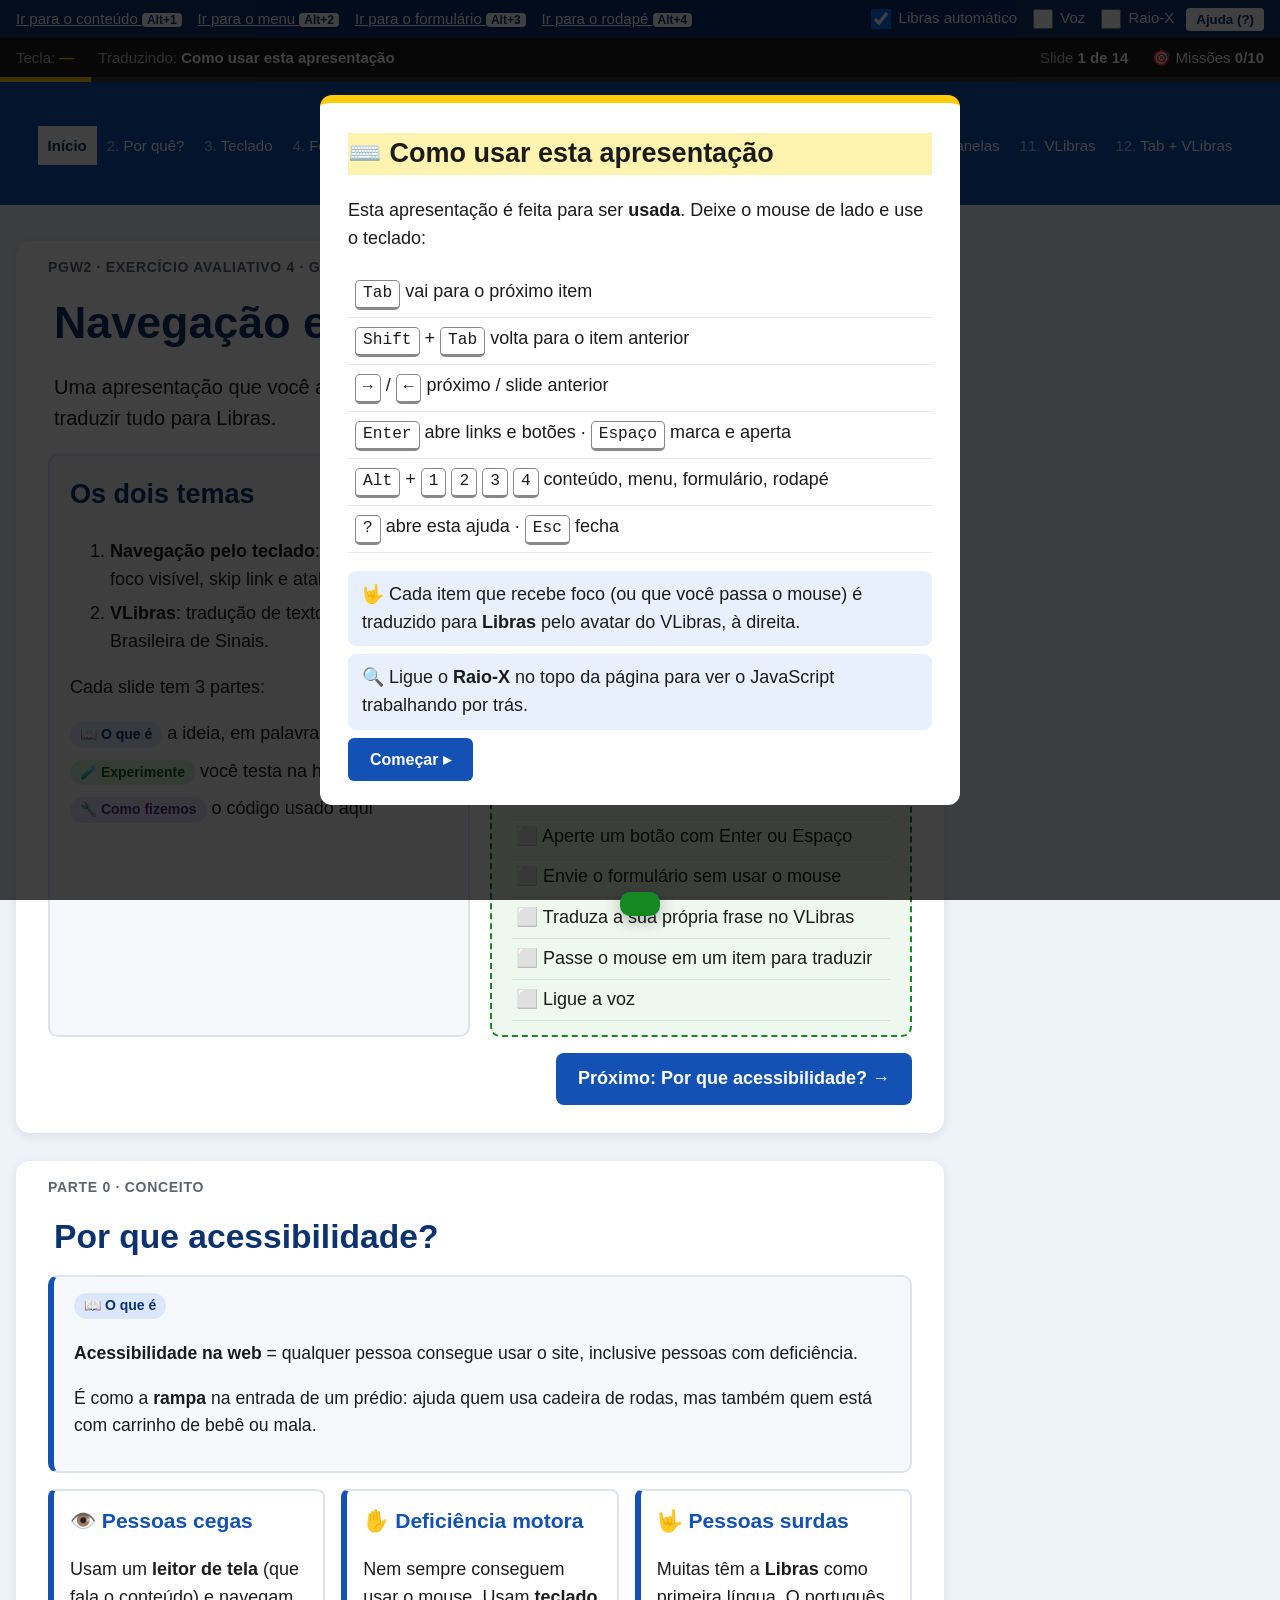
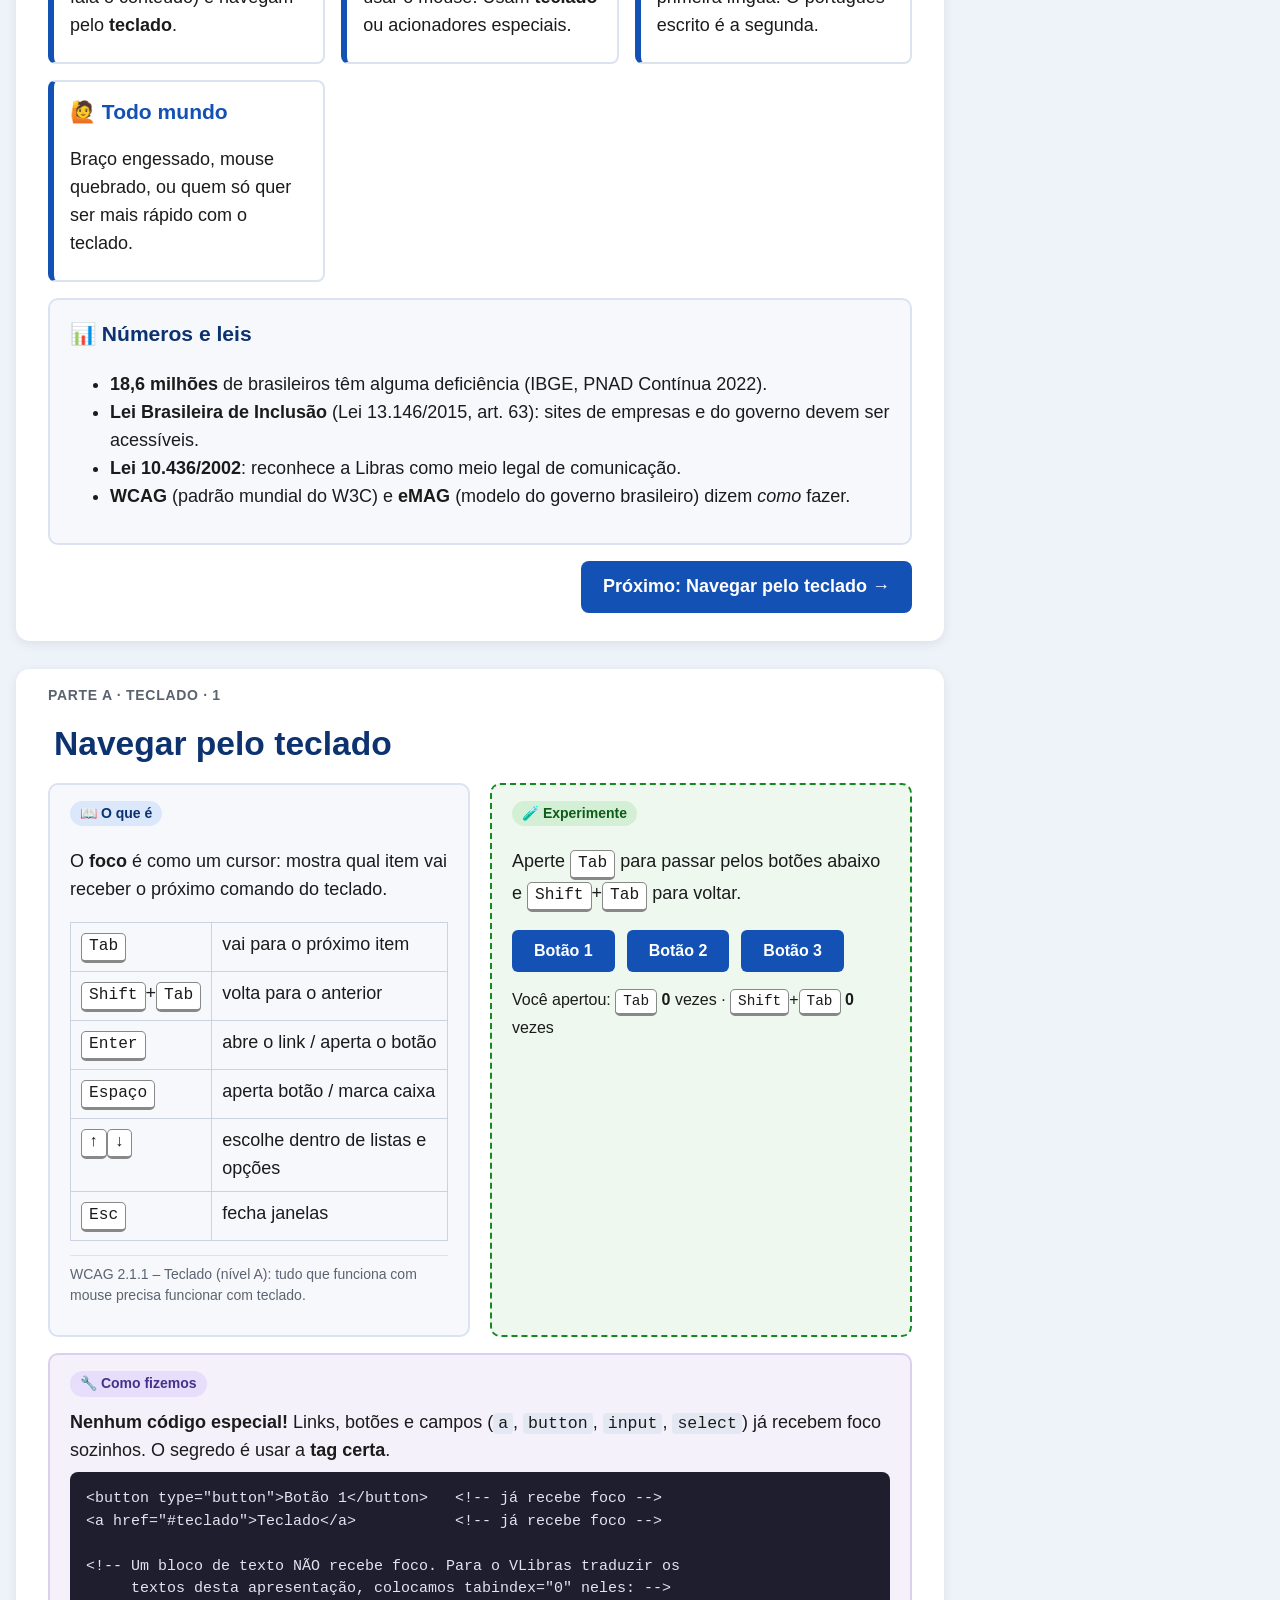
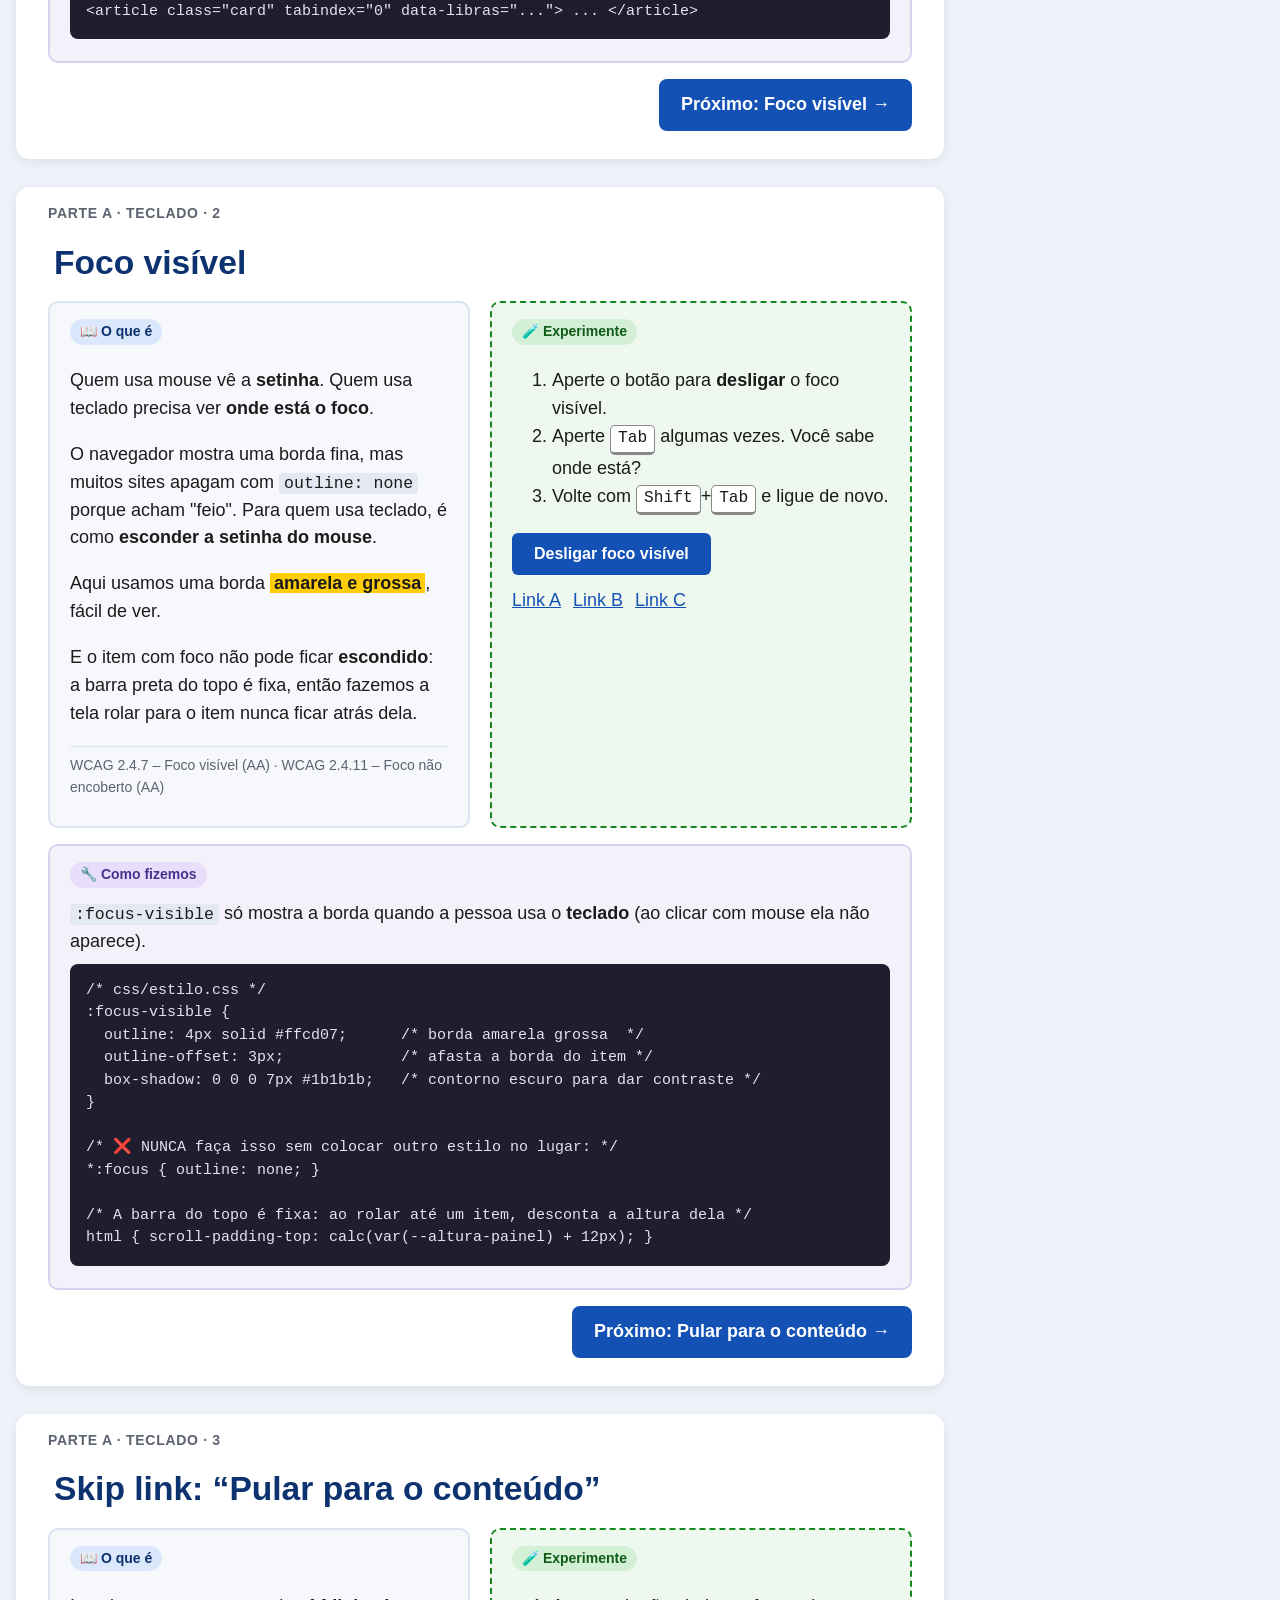
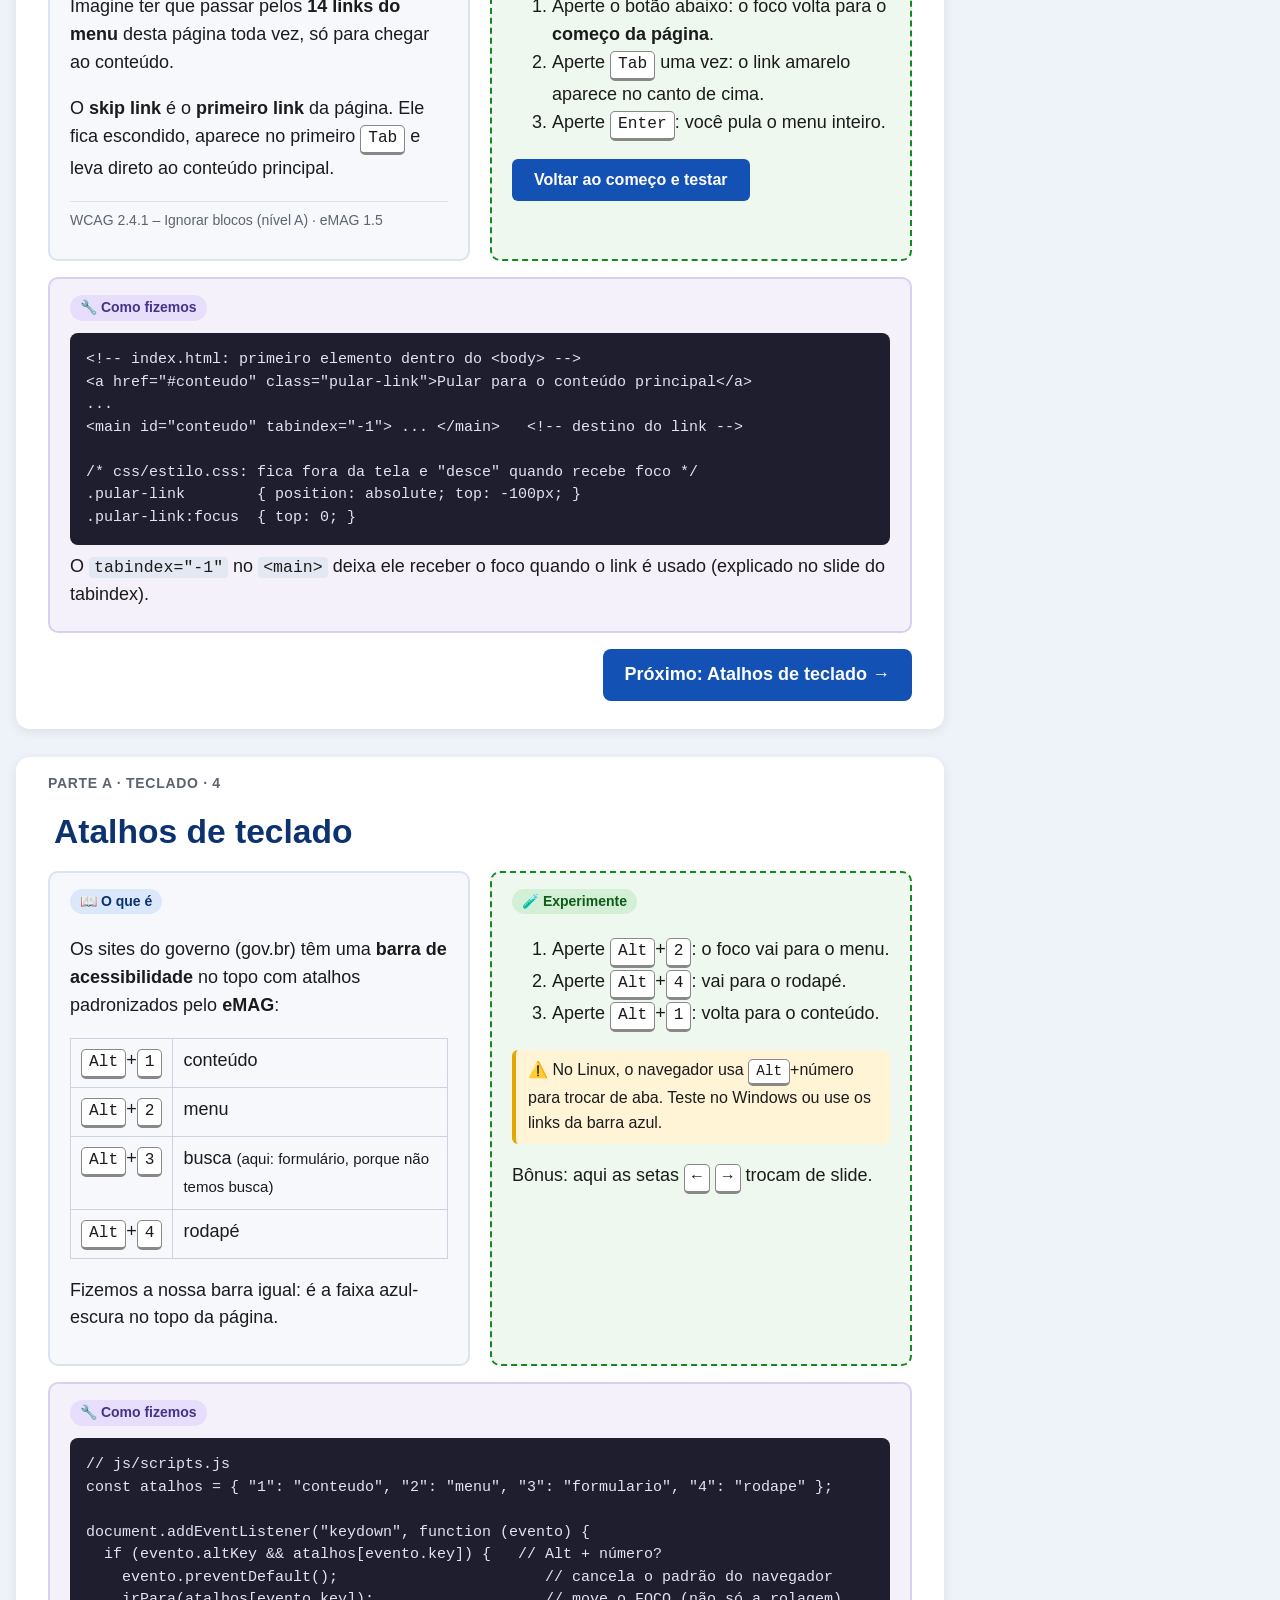
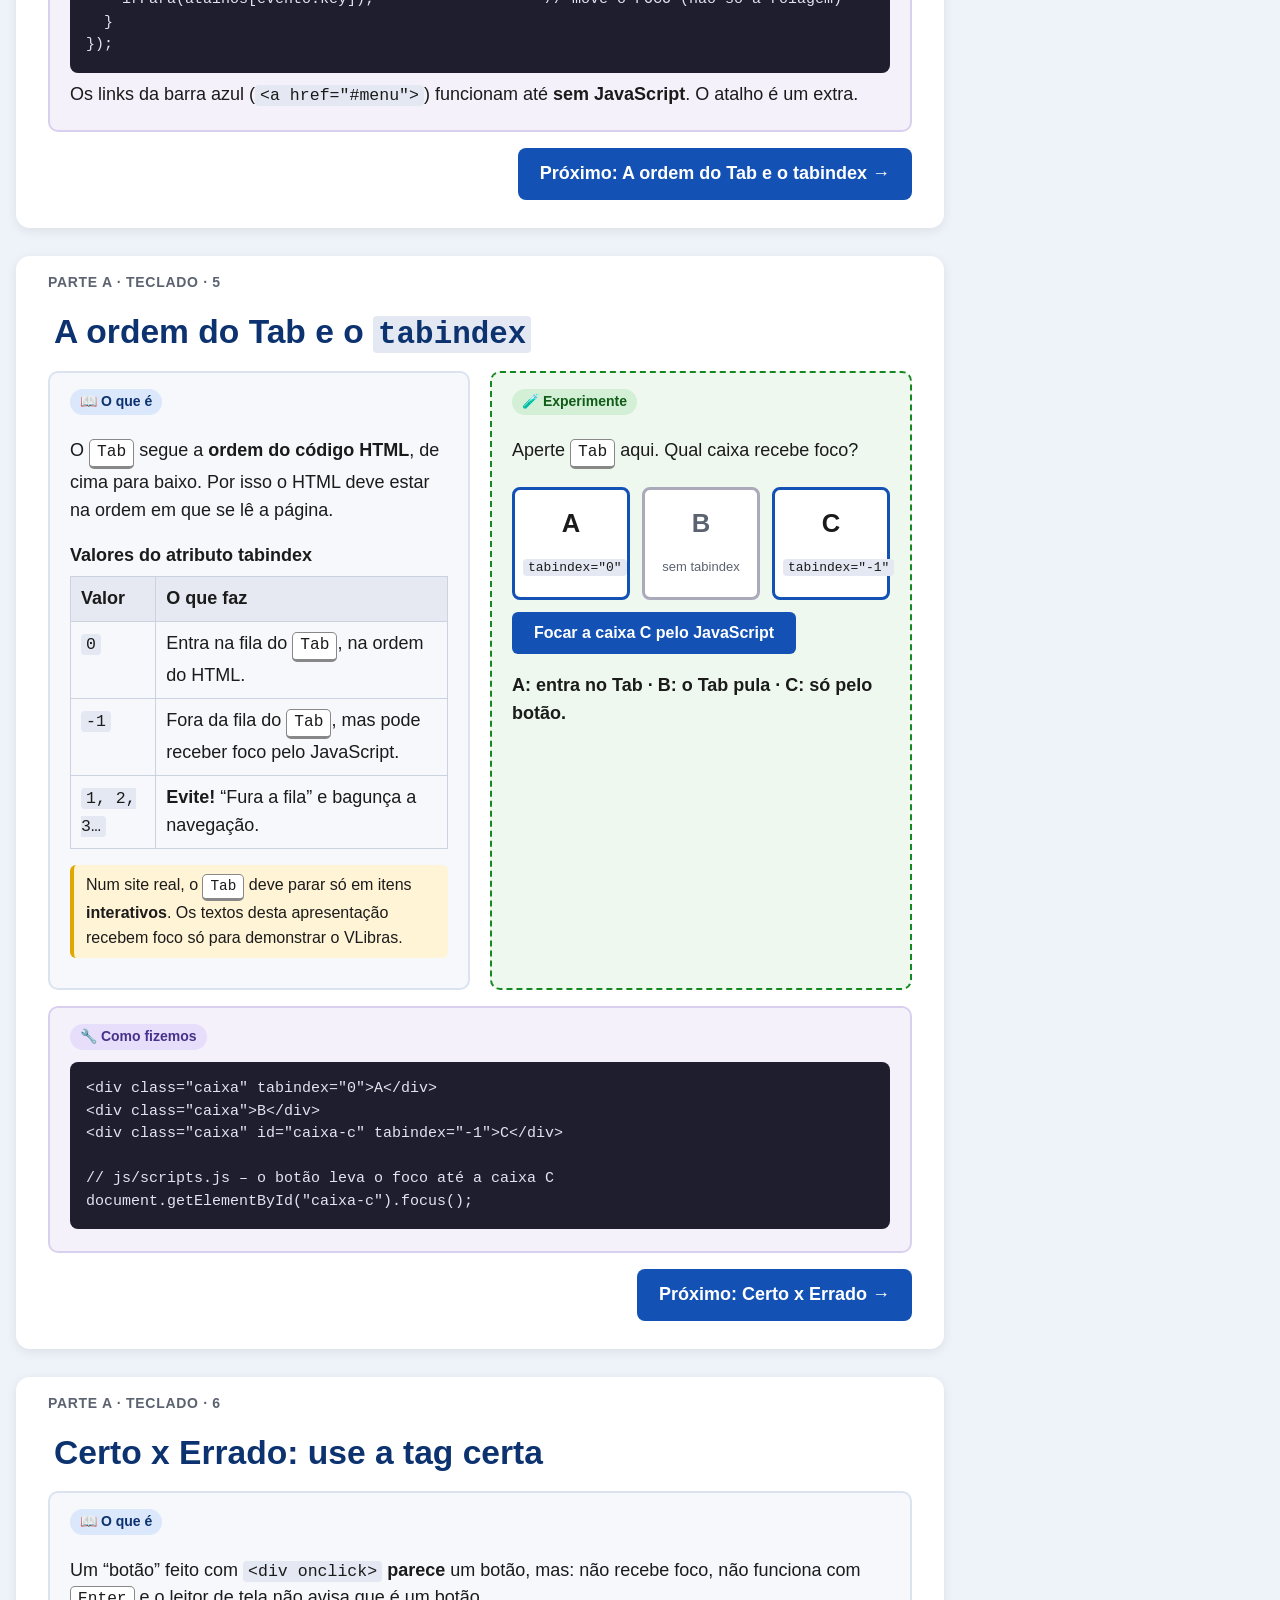
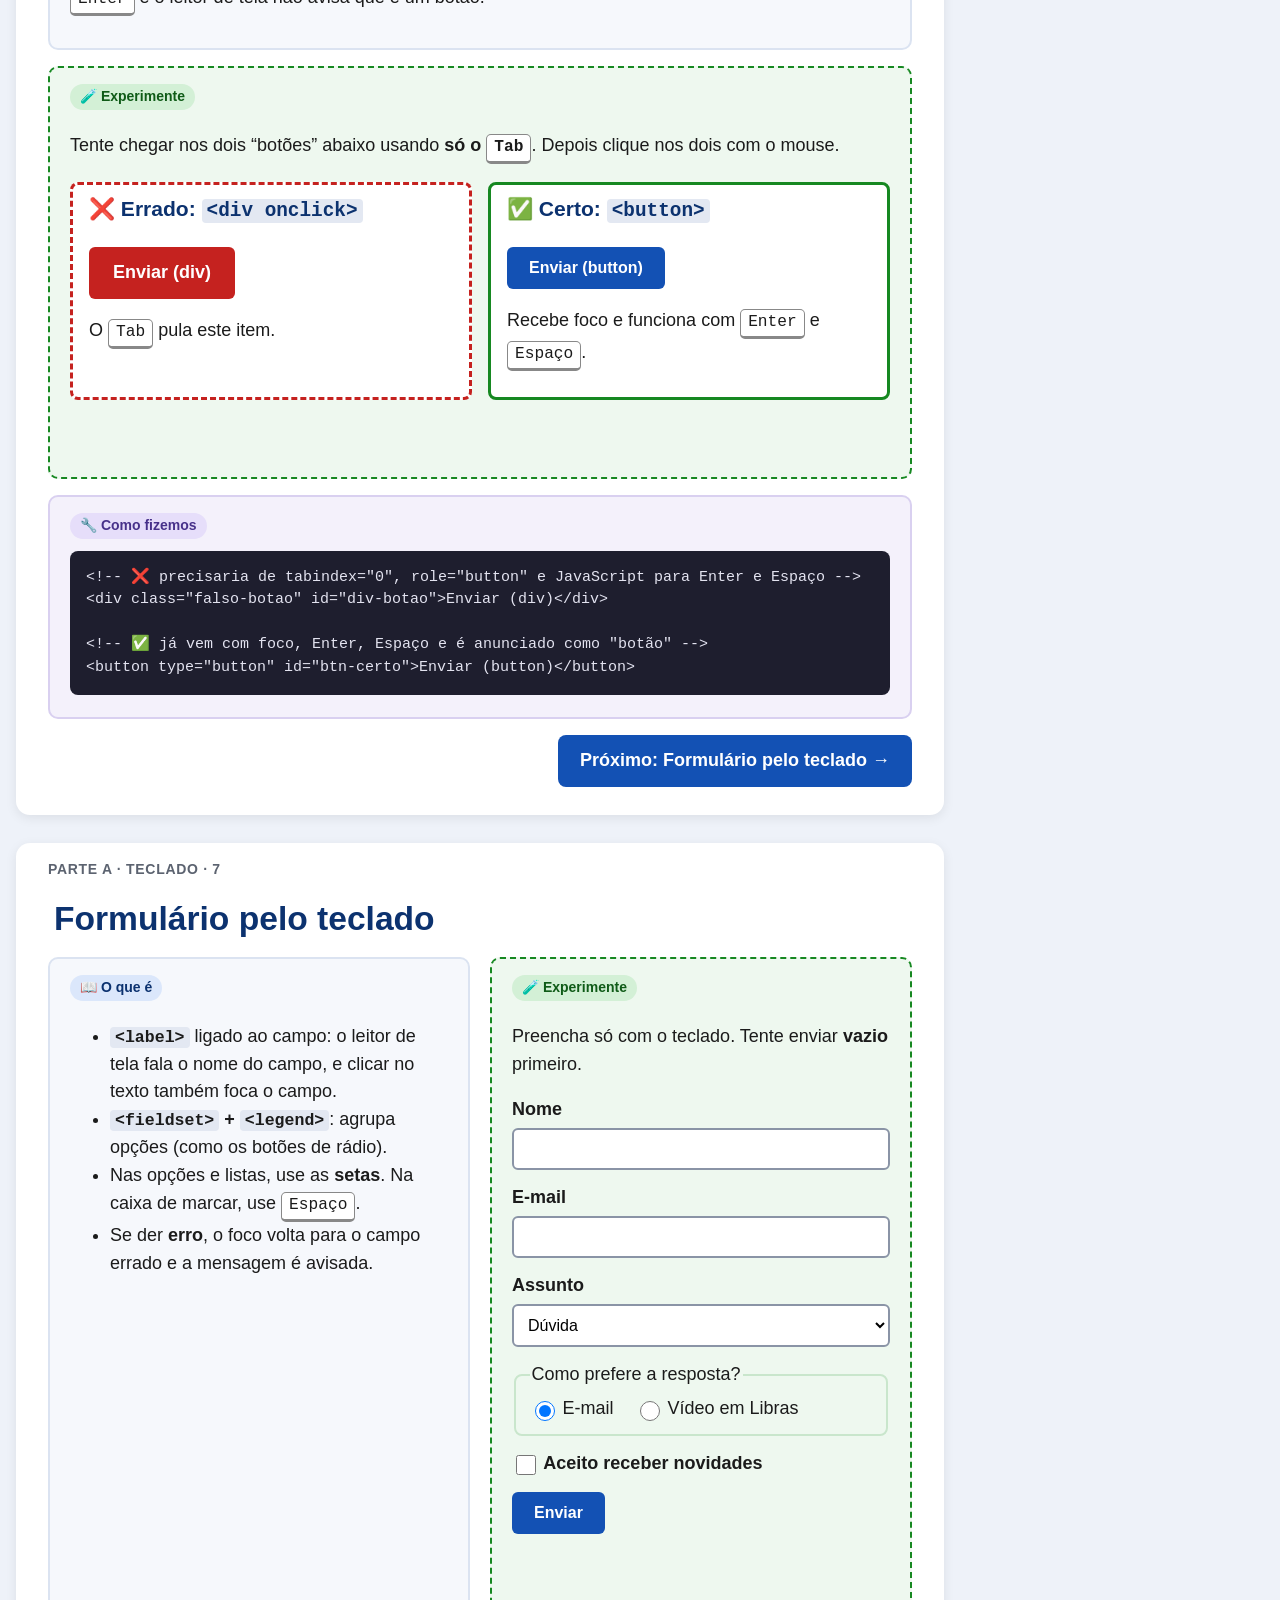
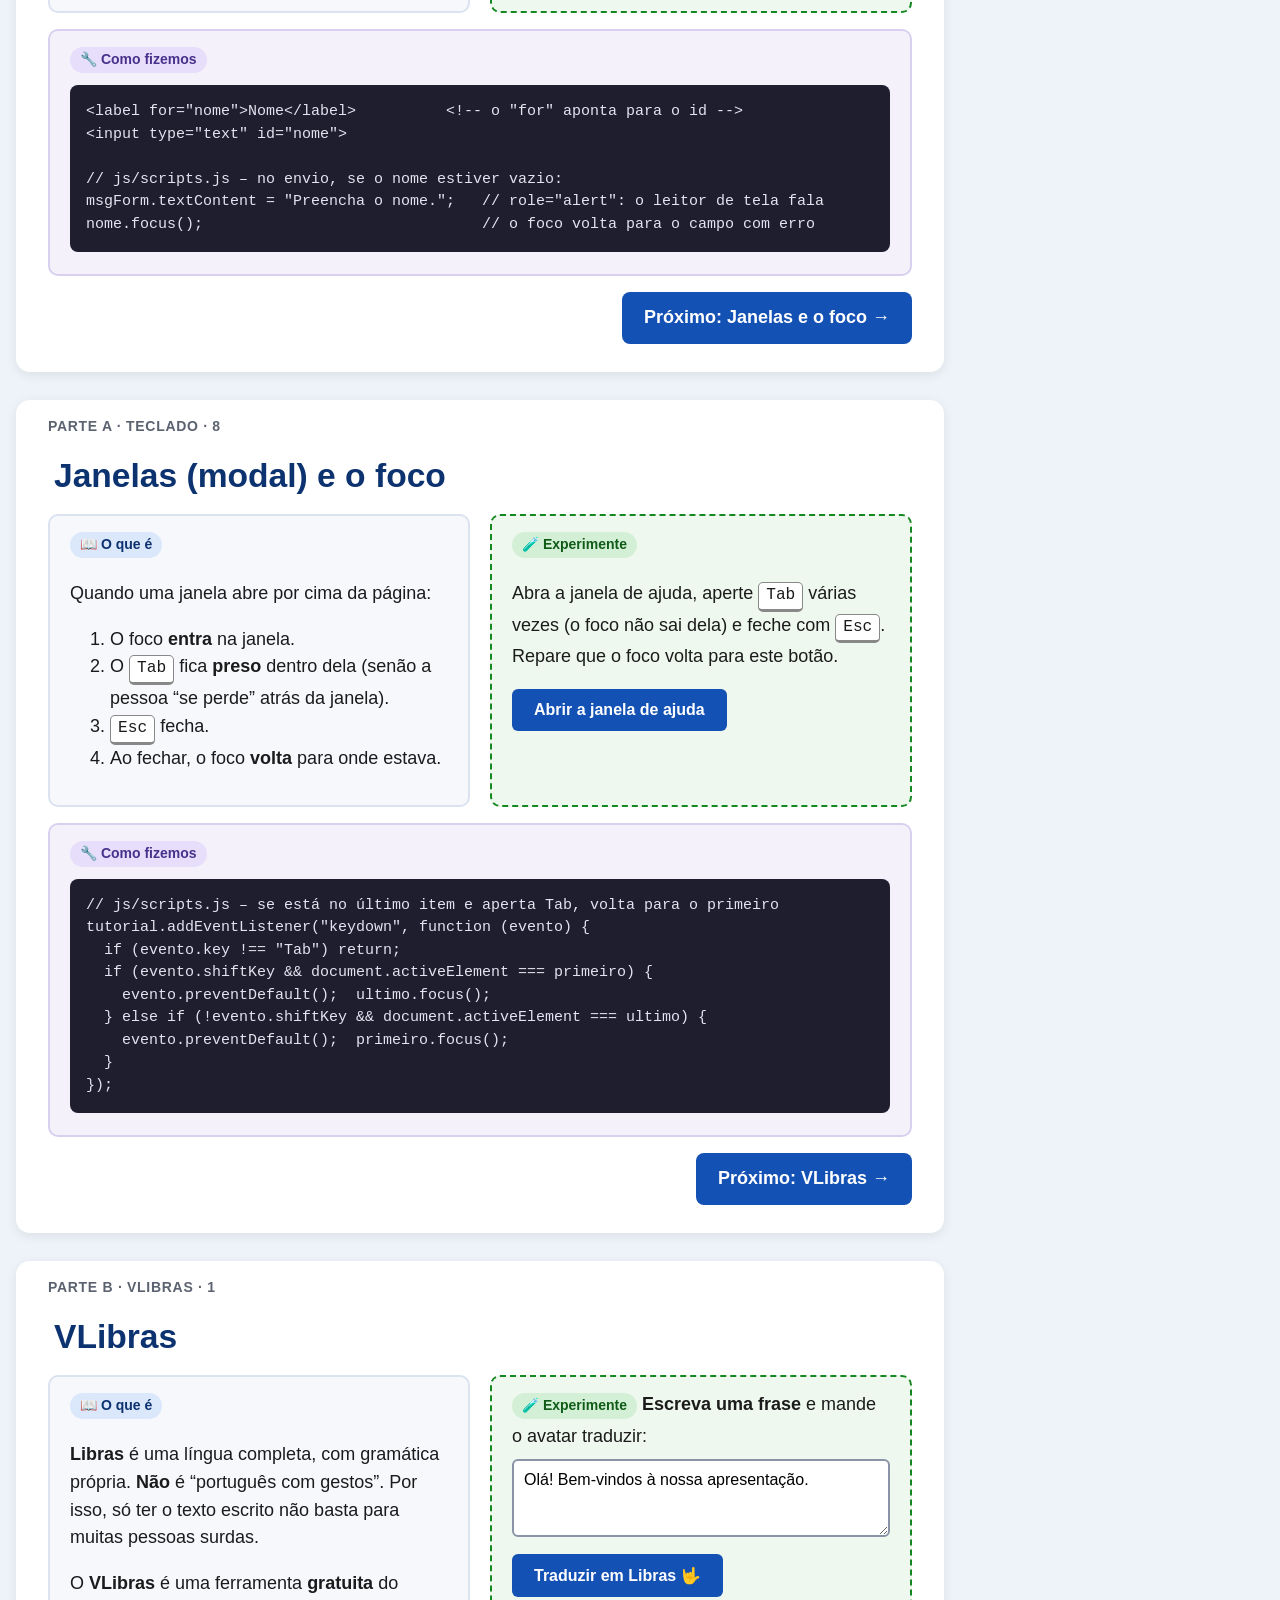
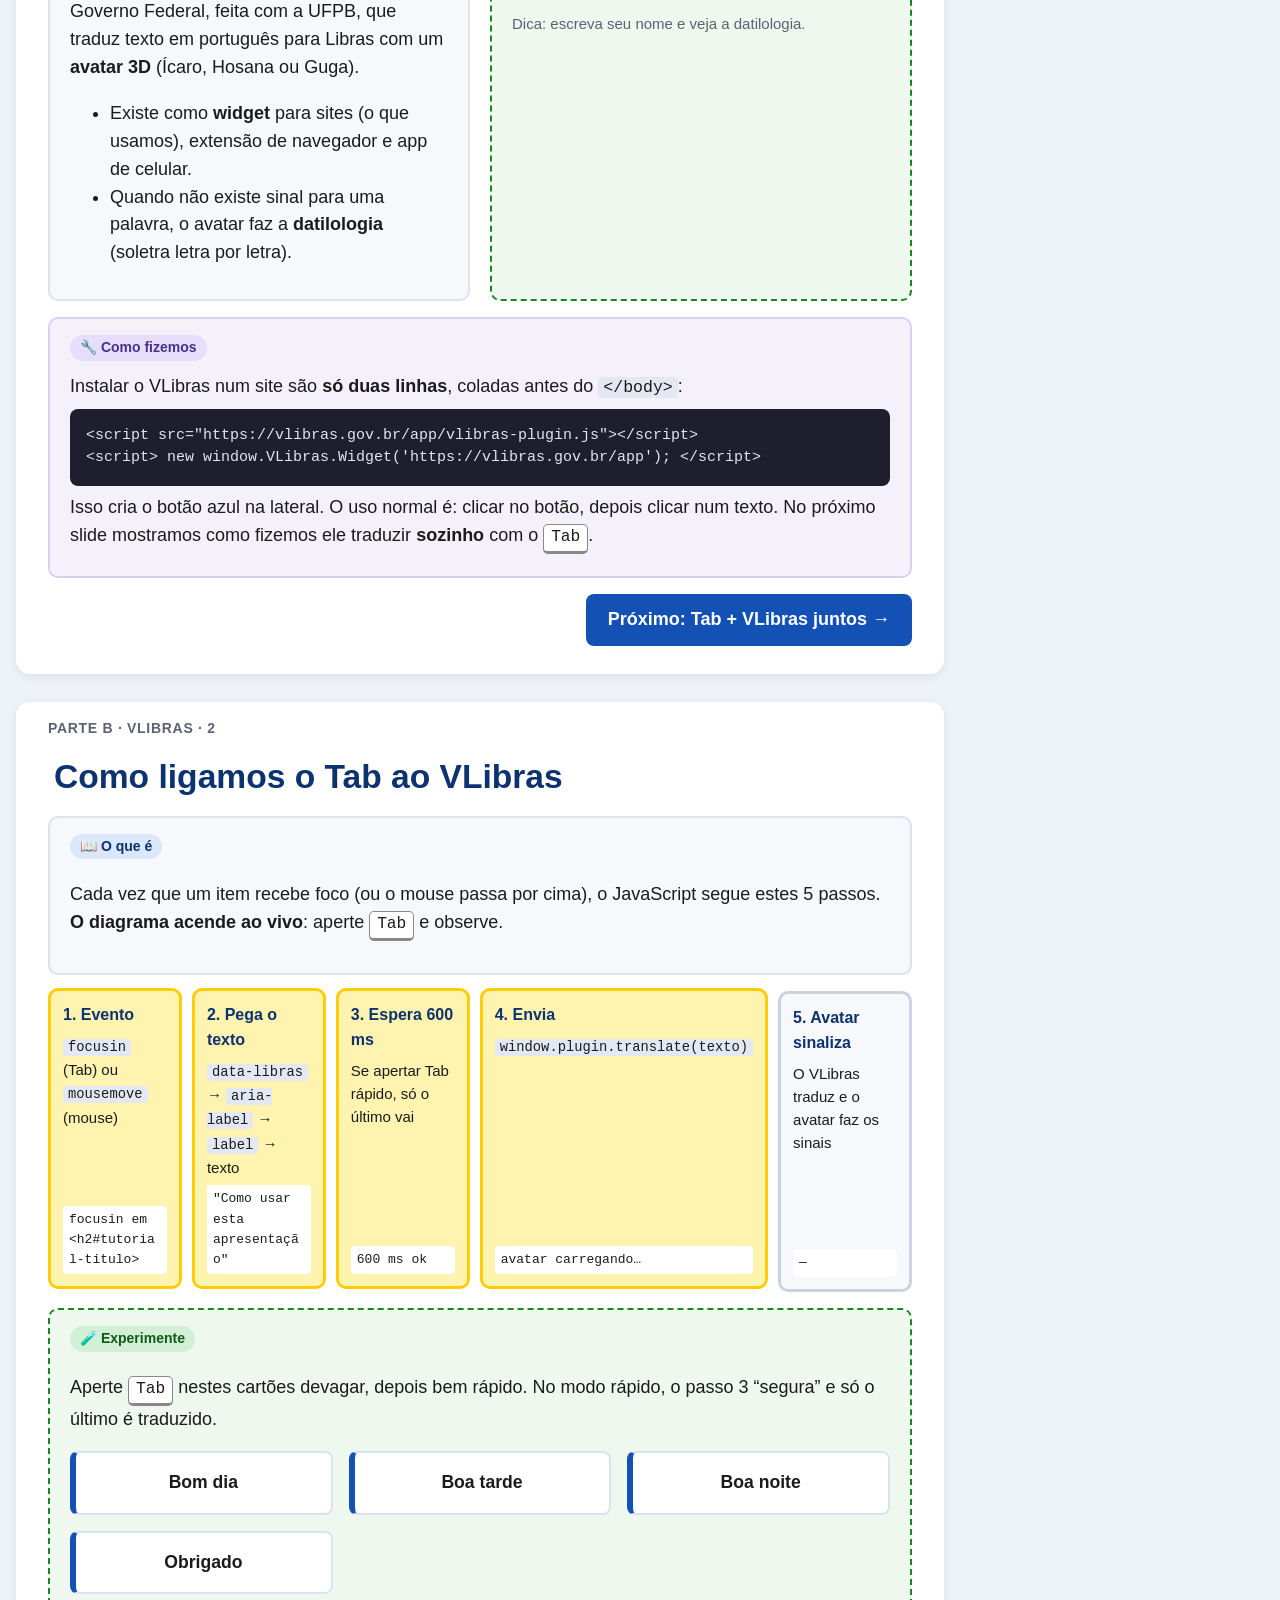
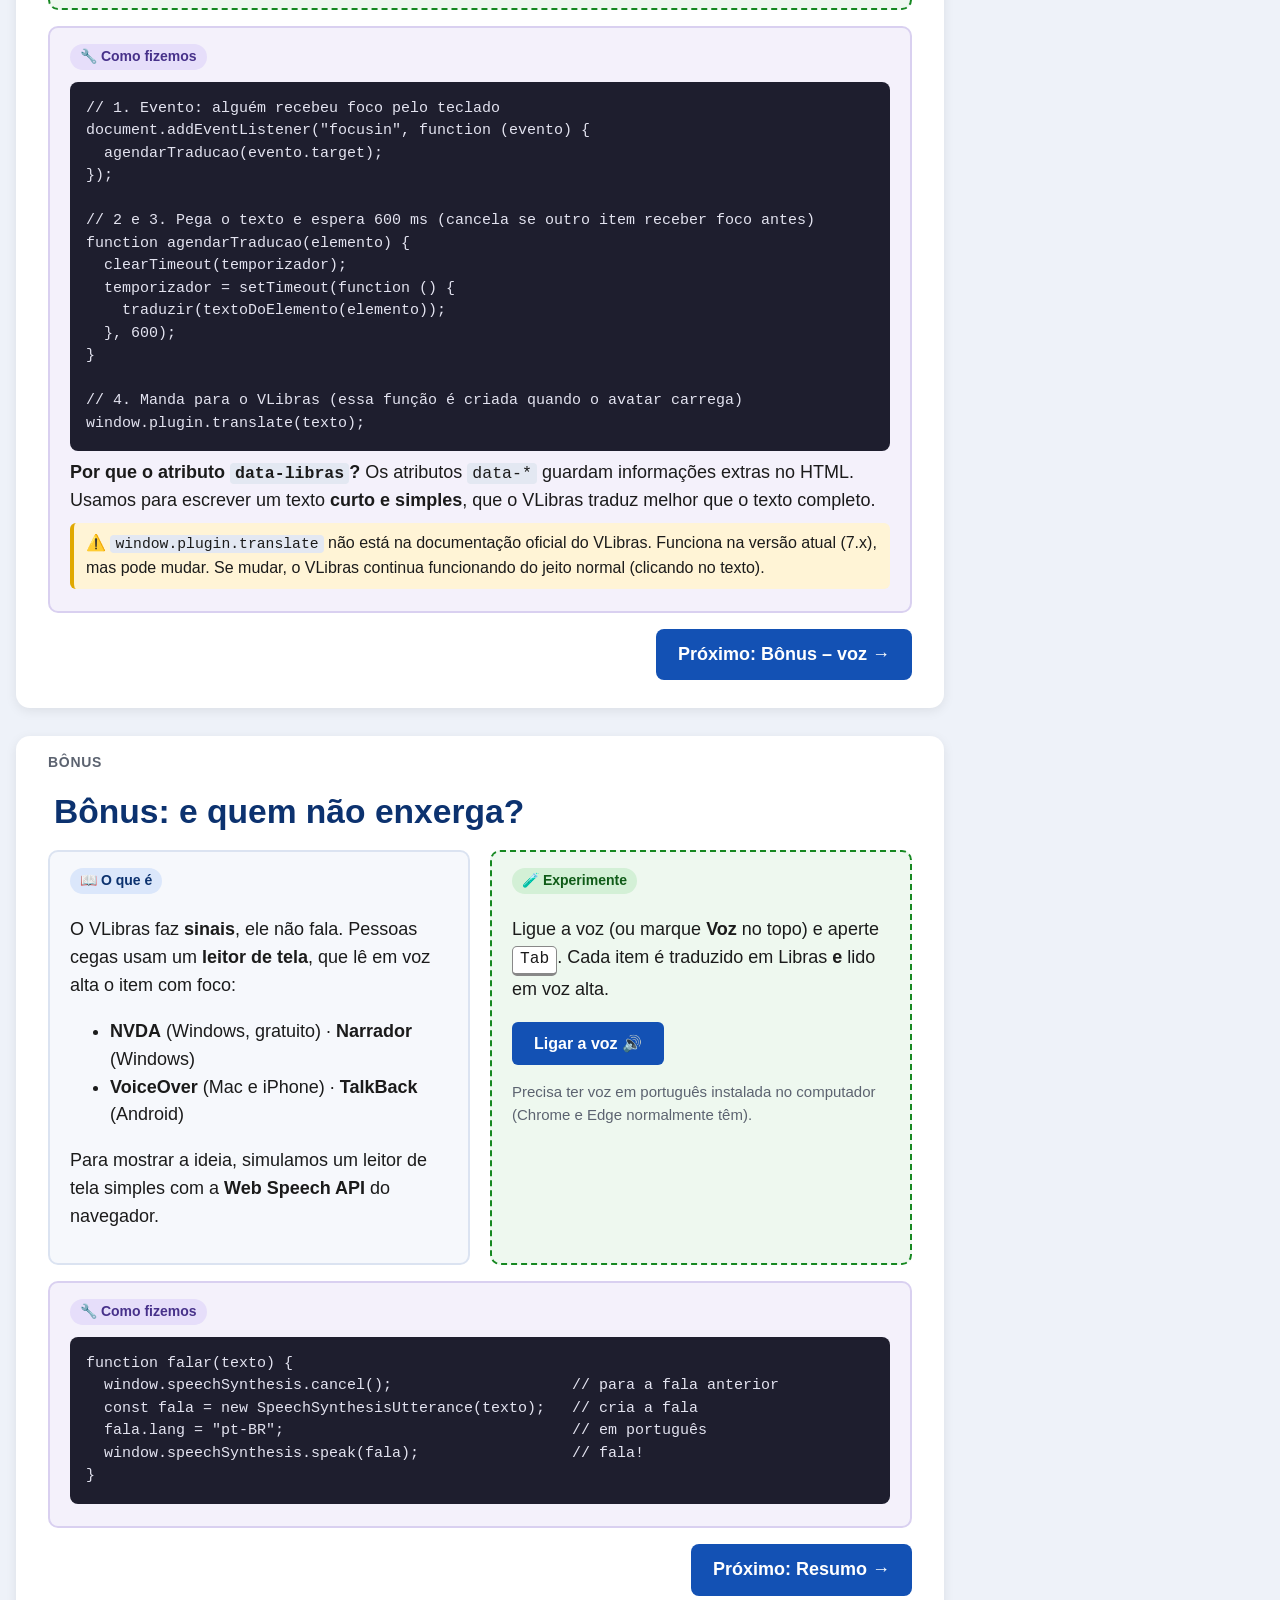
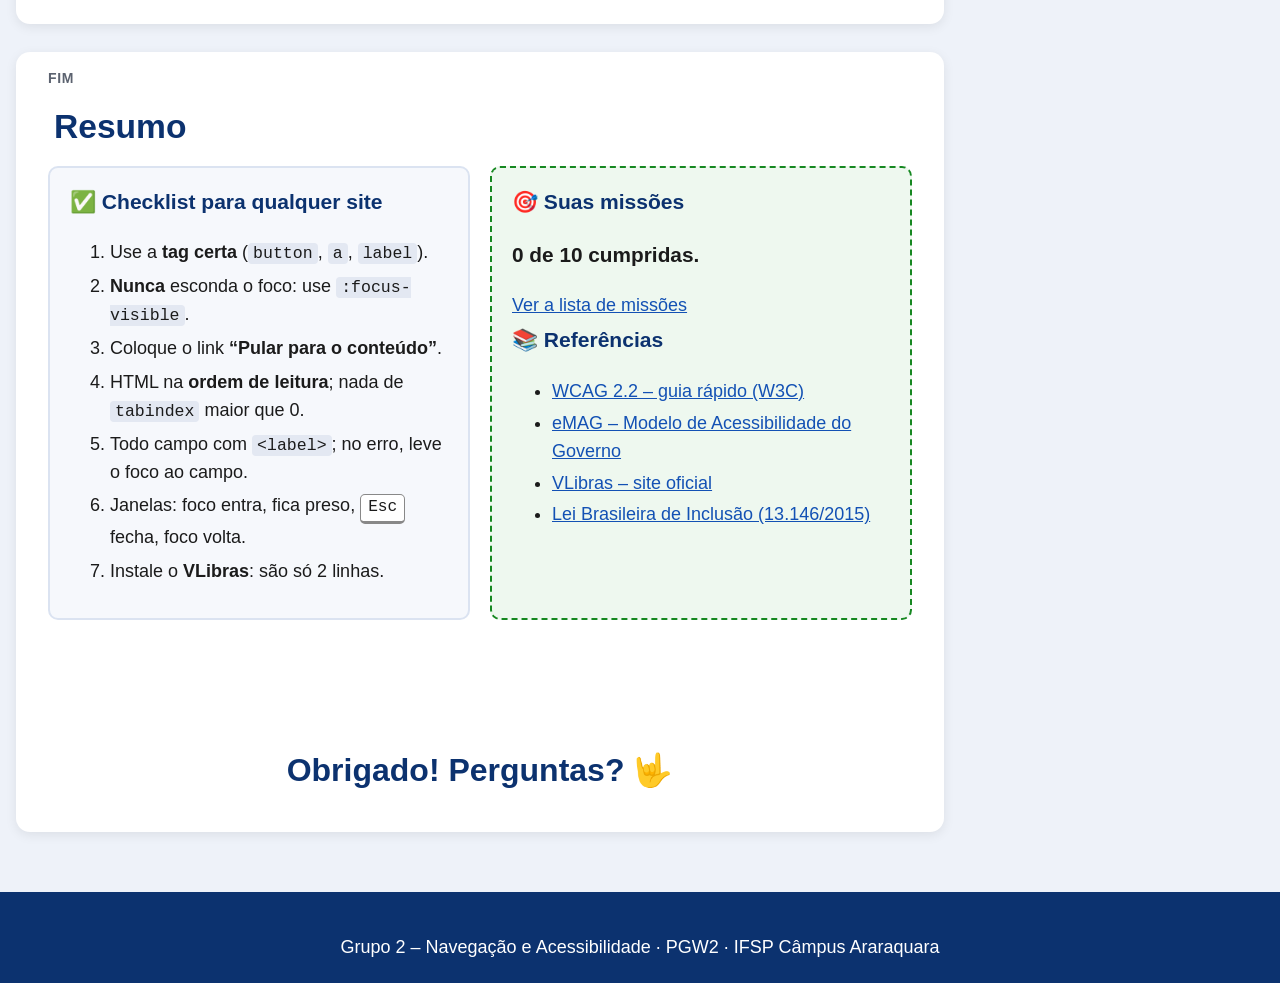
==== commit f86c090d: "A tela sempre acompanha o foco (atalhos, Tab, Shift+Tab, setas) - scroll-padding-top com a altura da" ====
--- a/index.html
+++ b/index.html
@@ -56,7 +56,7 @@
   <!-- Painel fixo: tecla apertada, texto traduzido, progresso e missões -->
   <div class="painel">
     <div class="painel-info">
-      <div><span class="rotulo">Tecla:</span> <strong id="painel-tecla">—</strong></div>
+      <div class="painel-tecla"><span class="rotulo">Tecla:</span> <strong id="painel-tecla">—</strong></div>
       <div class="painel-texto"><span class="rotulo">Traduzindo:</span> <strong id="painel-texto">—</strong></div>
       <div><span class="rotulo">Slide</span> <strong id="progresso-texto">1 de 14</strong></div>
       <div><a href="#missoes" class="link-missoes" data-libras="Missões cumpridas">🎯 Missões <strong id="missoes-contador">0/10</strong></a></div>
@@ -221,7 +221,8 @@
           <p>Quem usa mouse vê a <strong>setinha</strong>. Quem usa teclado precisa ver <strong>onde está o foco</strong>.</p>
           <p>O navegador mostra uma borda fina, mas muitos sites apagam com <code>outline: none</code> porque acham "feio". Para quem usa teclado, é como <strong>esconder a setinha do mouse</strong>.</p>
           <p>Aqui usamos uma borda <strong style="background:#ffcd07;padding:0 4px">amarela e grossa</strong>, fácil de ver.</p>
-          <p class="regra">WCAG 2.4.7 – Foco visível (nível AA).</p>
+          <p>E o item com foco não pode ficar <strong>escondido</strong>: a barra preta do topo é fixa, então fazemos a tela rolar para o item nunca ficar atrás dela.</p>
+          <p class="regra">WCAG 2.4.7 – Foco visível (AA) · WCAG 2.4.11 – Foco não encoberto (AA)</p>
         </div>
 
         <div class="experimente">
@@ -252,7 +253,10 @@
 }
 
 /* ❌ NUNCA faça isso sem colocar outro estilo no lugar: */
-*:focus { outline: none; }</code></pre>
+*:focus { outline: none; }
+
+/* A barra do topo é fixa: ao rolar até um item, desconta a altura dela */
+html { scroll-padding-top: calc(var(--altura-painel) + 12px); }</code></pre>
       </div>
       <a class="proximo" href="#skip" data-libras="Próximo: pular para o conteúdo">Próximo: Pular para o conteúdo →</a>
     </section>
--- a/css/estilo.css
+++ b/css/estilo.css
@@ -16,7 +16,14 @@
 
 * { box-sizing: border-box; }
 
-html { scroll-behavior: smooth; }
+/* A barra preta do topo é fixa (sticky). O scroll-padding-top faz o navegador
+   descontar a altura dela sempre que rola até um item: atalhos, links internos
+   e o próprio Tab. Sem isso, o item com foco fica ESCONDIDO atrás da barra.
+   A altura (--altura-painel) é medida pelo JavaScript, que também confere
+   depois de cada foco se o item ficou visível (função mostrarNaTela). */
+html {
+  scroll-padding-top: calc(var(--altura-painel, 60px) + 12px);
+}
 
 body {
   margin: 0;
@@ -147,7 +154,14 @@
   gap: 4px 24px;
   padding: 8px 16px;
 }
-.painel-texto { flex: 1; min-width: 200px; }
+/* Texto traduzido sempre em UMA linha (com "…"), para a barra não mudar de altura */
+.painel-texto {
+  flex: 1 1 0;
+  min-width: 0;
+  white-space: nowrap;
+  overflow: hidden;
+  text-overflow: ellipsis;
+}
 .painel .rotulo { opacity: .7; }
 #painel-tecla { color: var(--amarelo); }
 .link-missoes { color: var(--branco); text-decoration: none; }
@@ -193,7 +207,6 @@
   margin: 28px 0;
   min-height: calc(100vh - 120px);
   box-shadow: 0 3px 12px rgba(0, 0, 0, .08);
-  scroll-margin-top: 70px;
   display: flex;
   flex-direction: column;
   gap: 16px;
@@ -504,6 +517,14 @@
   .fluxo { grid-template-columns: 1fr; }
 }
 
+/* Celular: barra com 2 linhas fixas (slide + missões / traduzindo).
+   "Tecla" some porque no celular não se usa teclado físico. */
+@media (max-width: 700px) {
+  .painel-info { gap: 2px 16px; font-size: 14px; }
+  .painel-tecla { display: none; }
+  .painel-texto { order: 5; flex-basis: 100%; }
+}
+
 @media (max-width: 600px) {
   body { font-size: 16px; }
   .slide { padding: 12px 16px 20px; min-height: 0; }
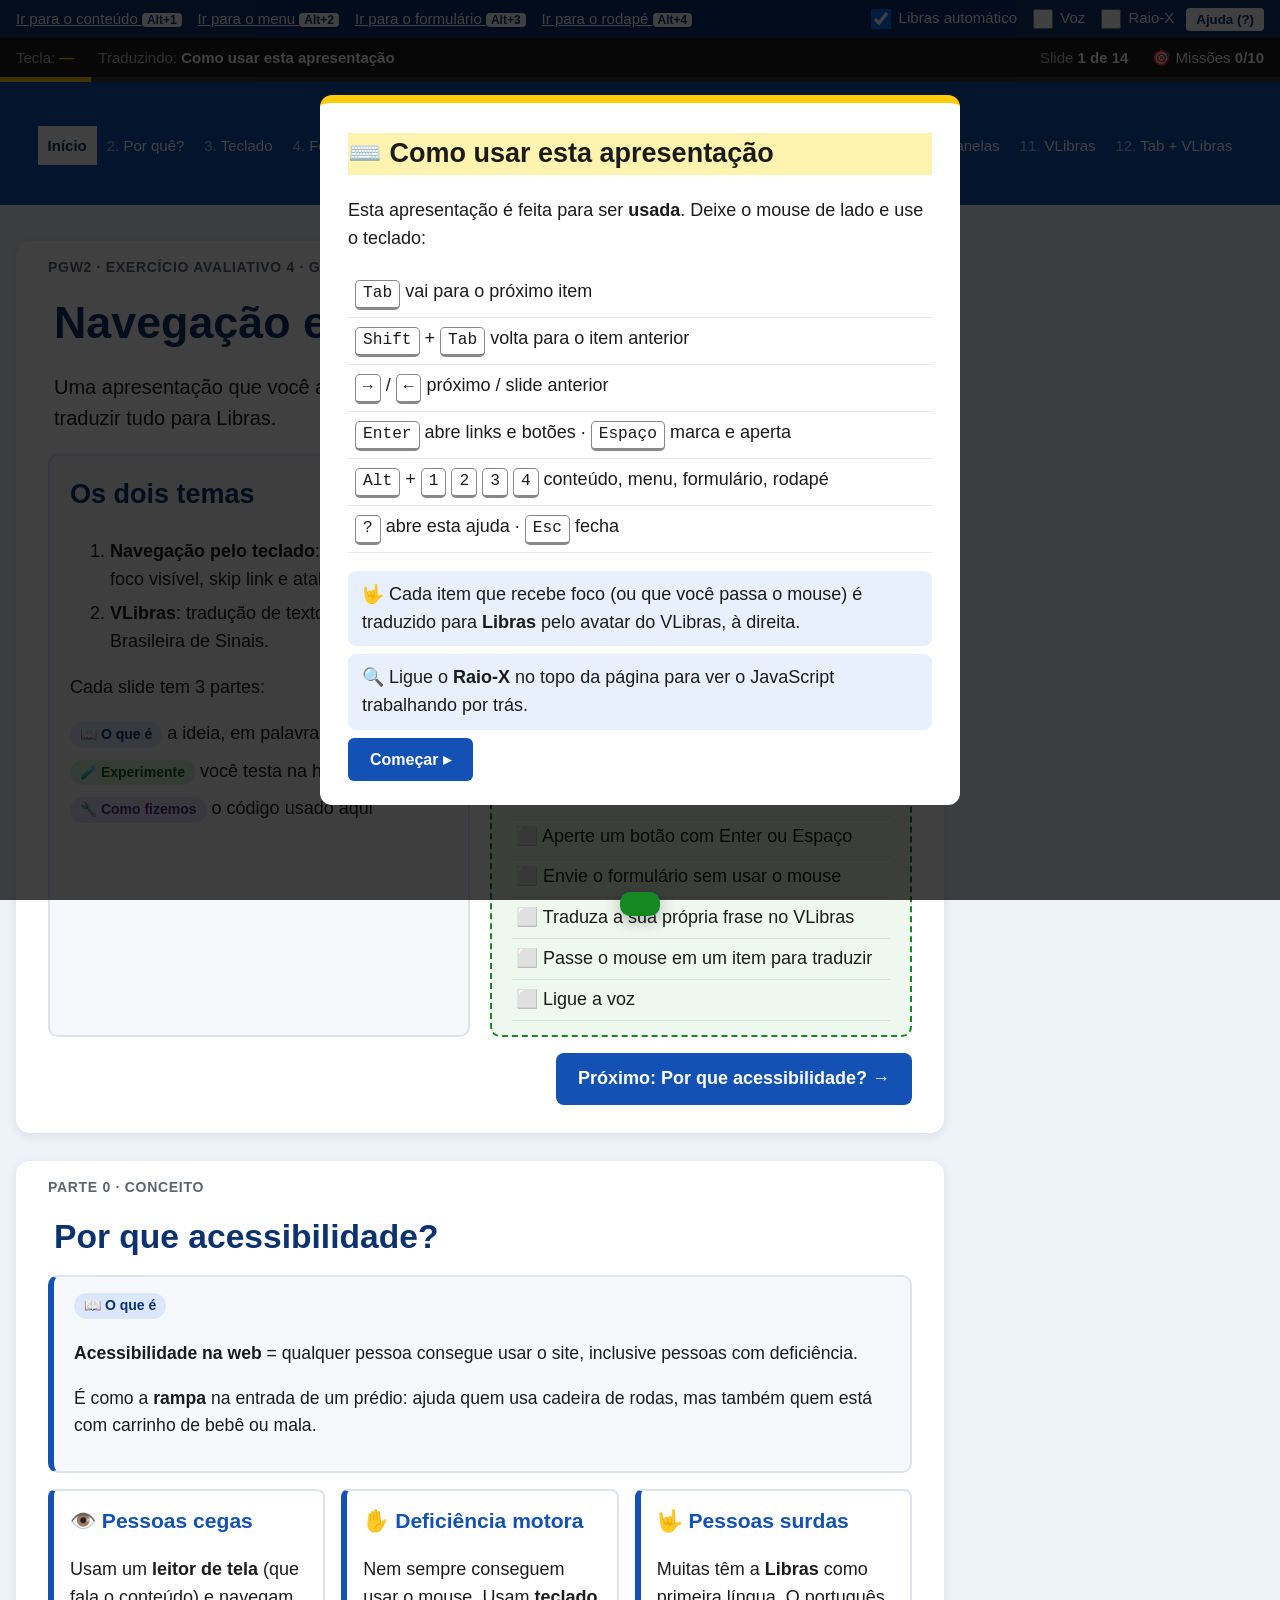
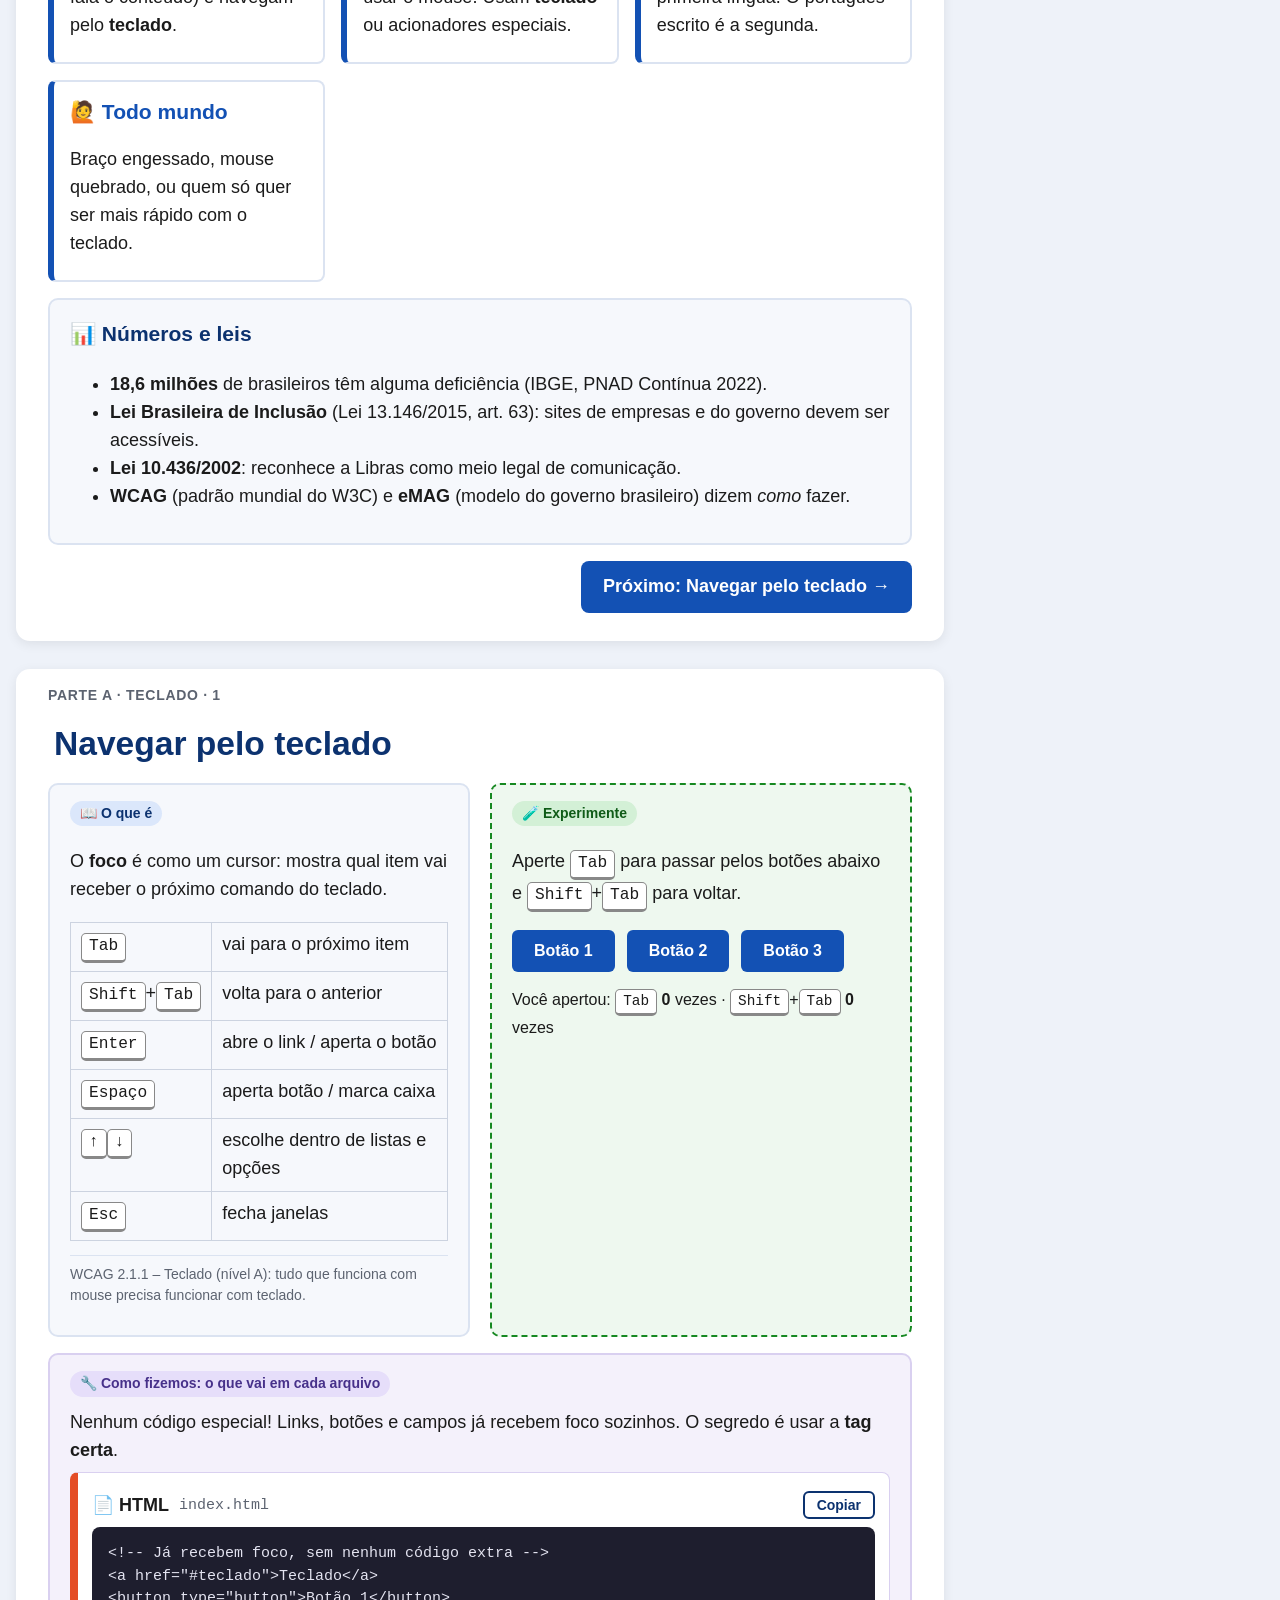
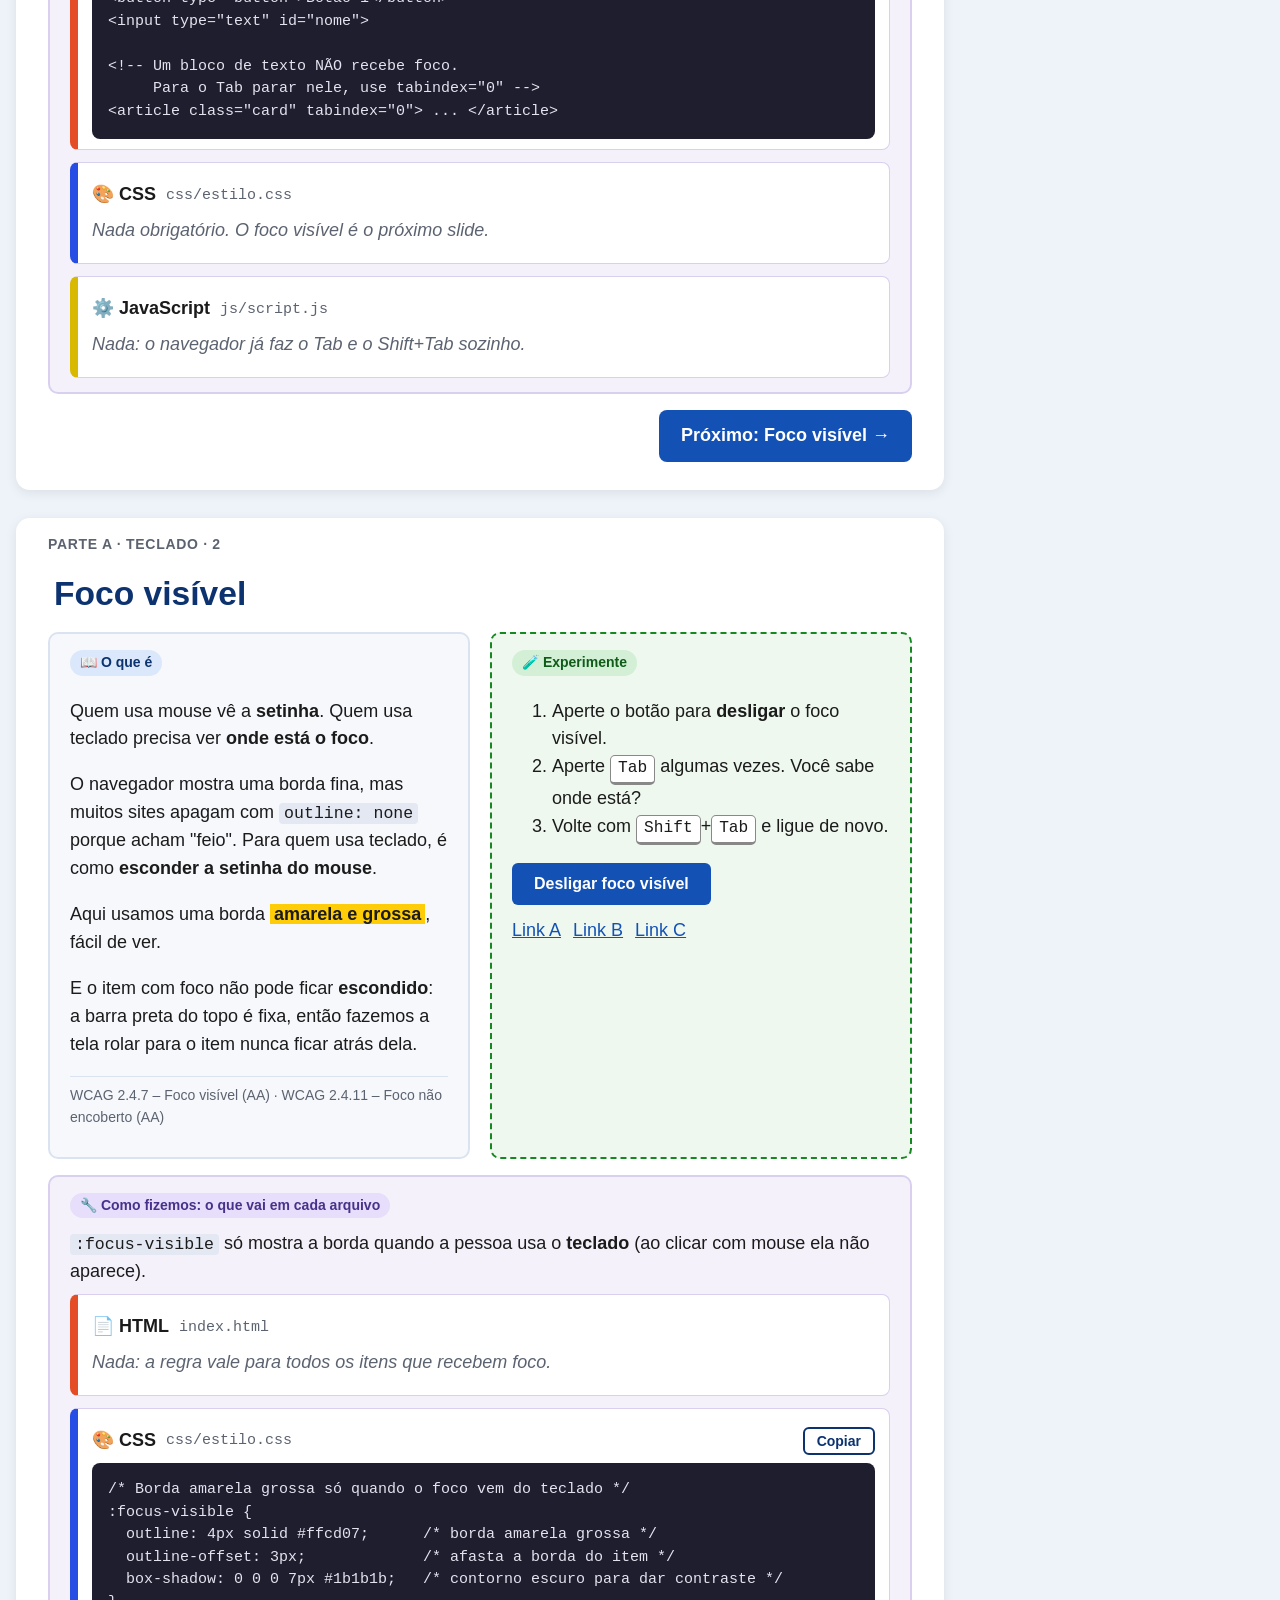
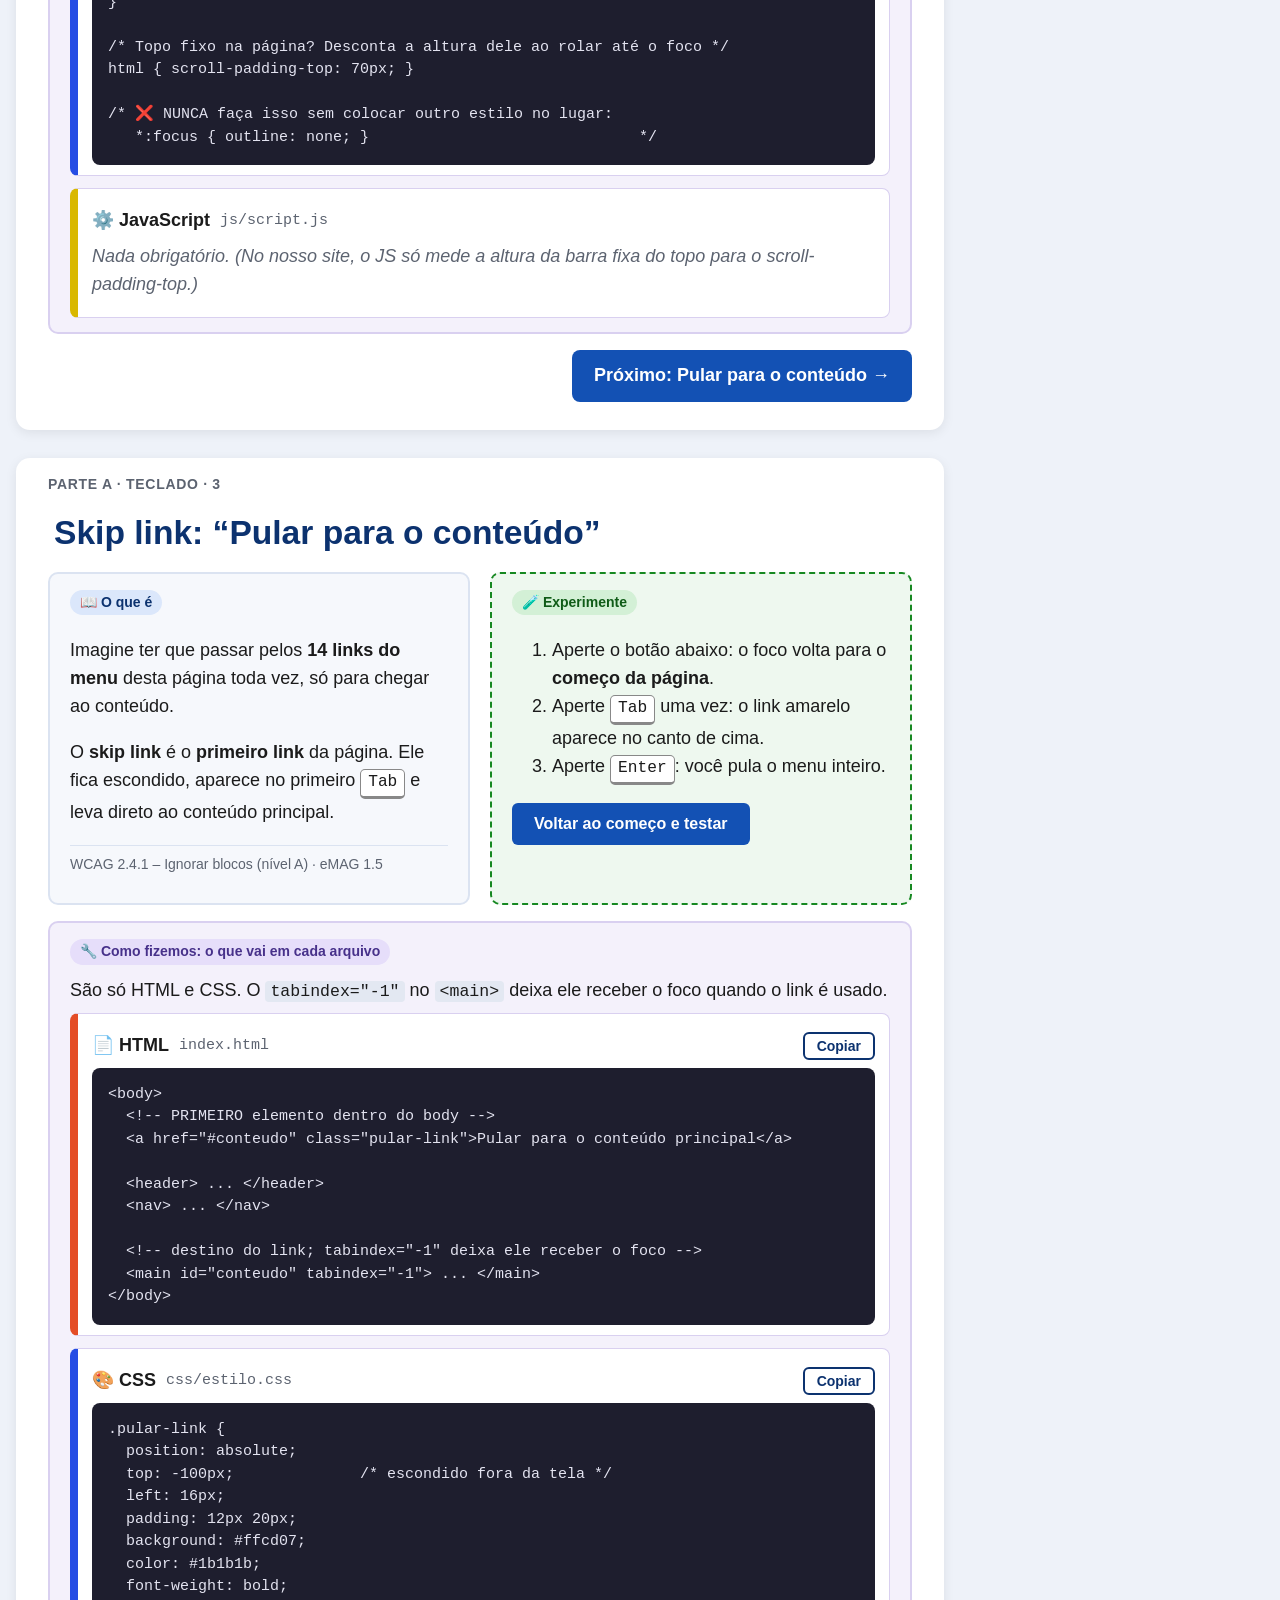
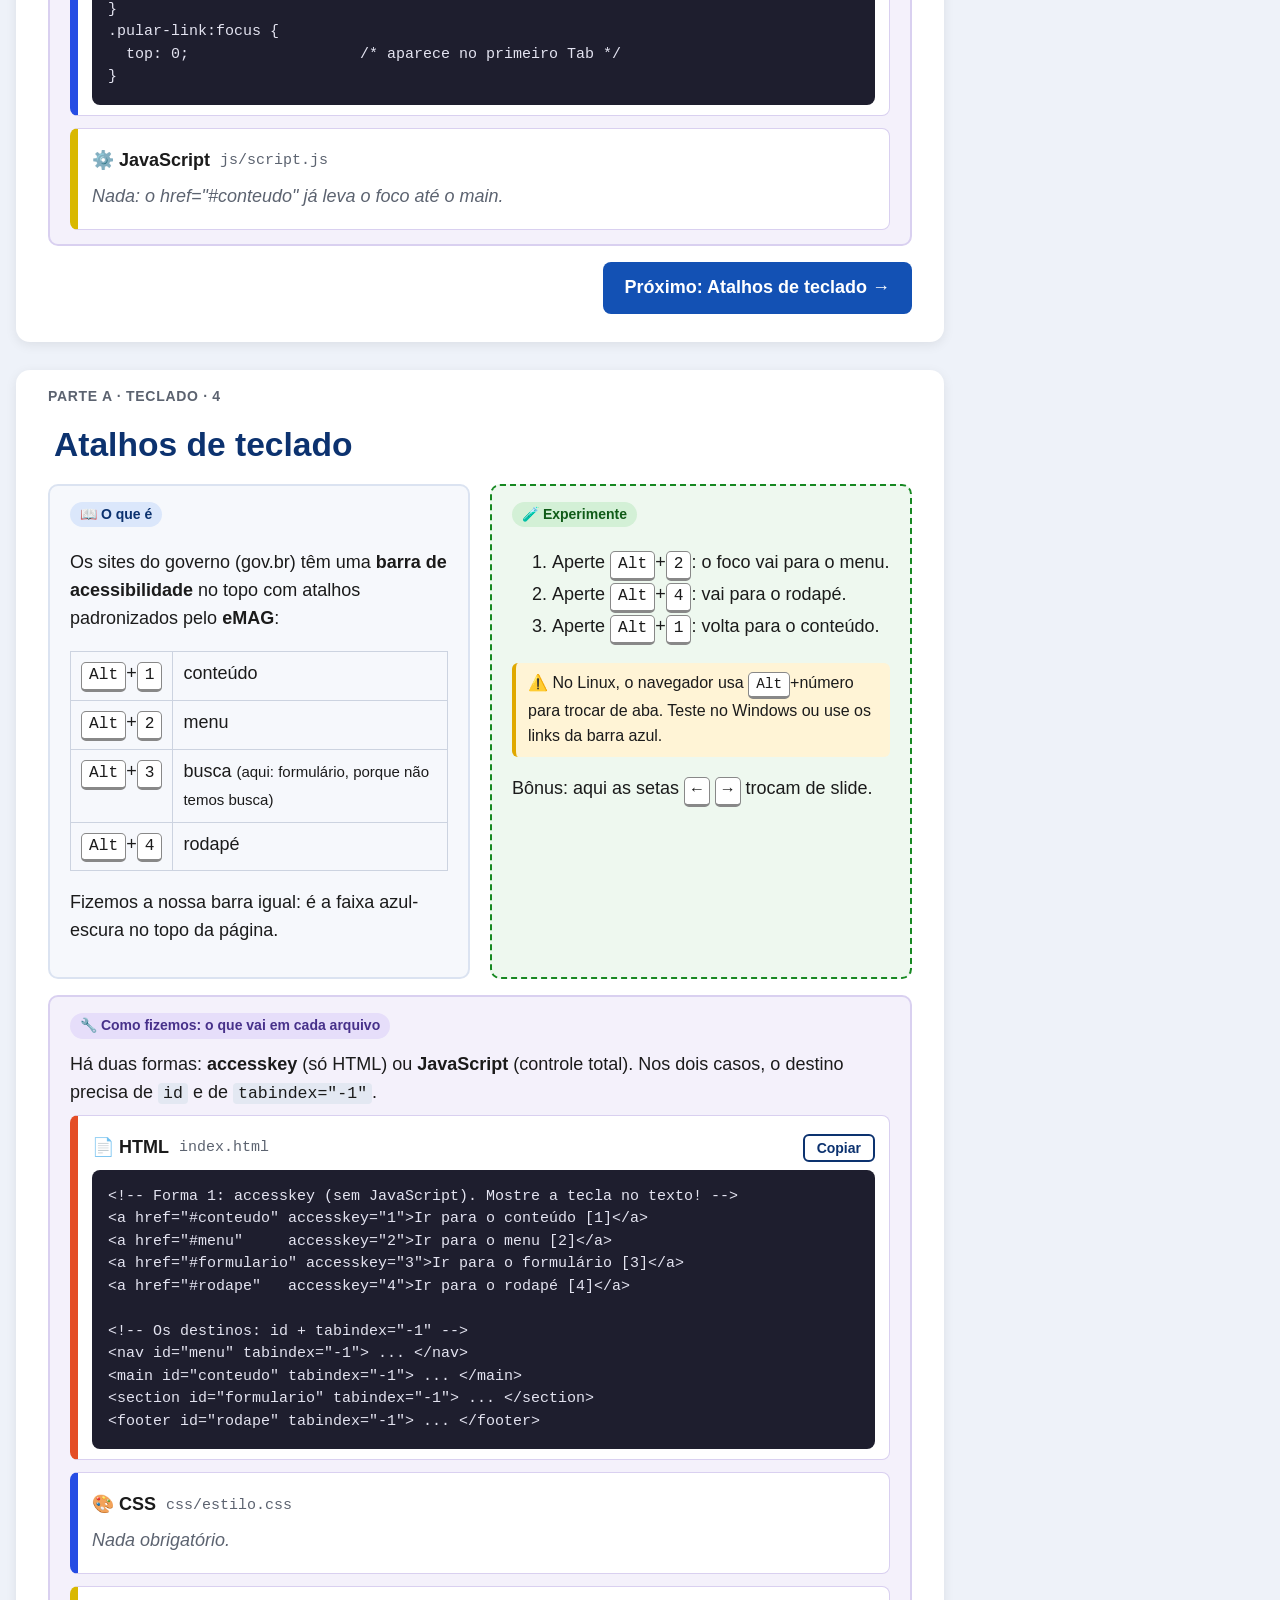
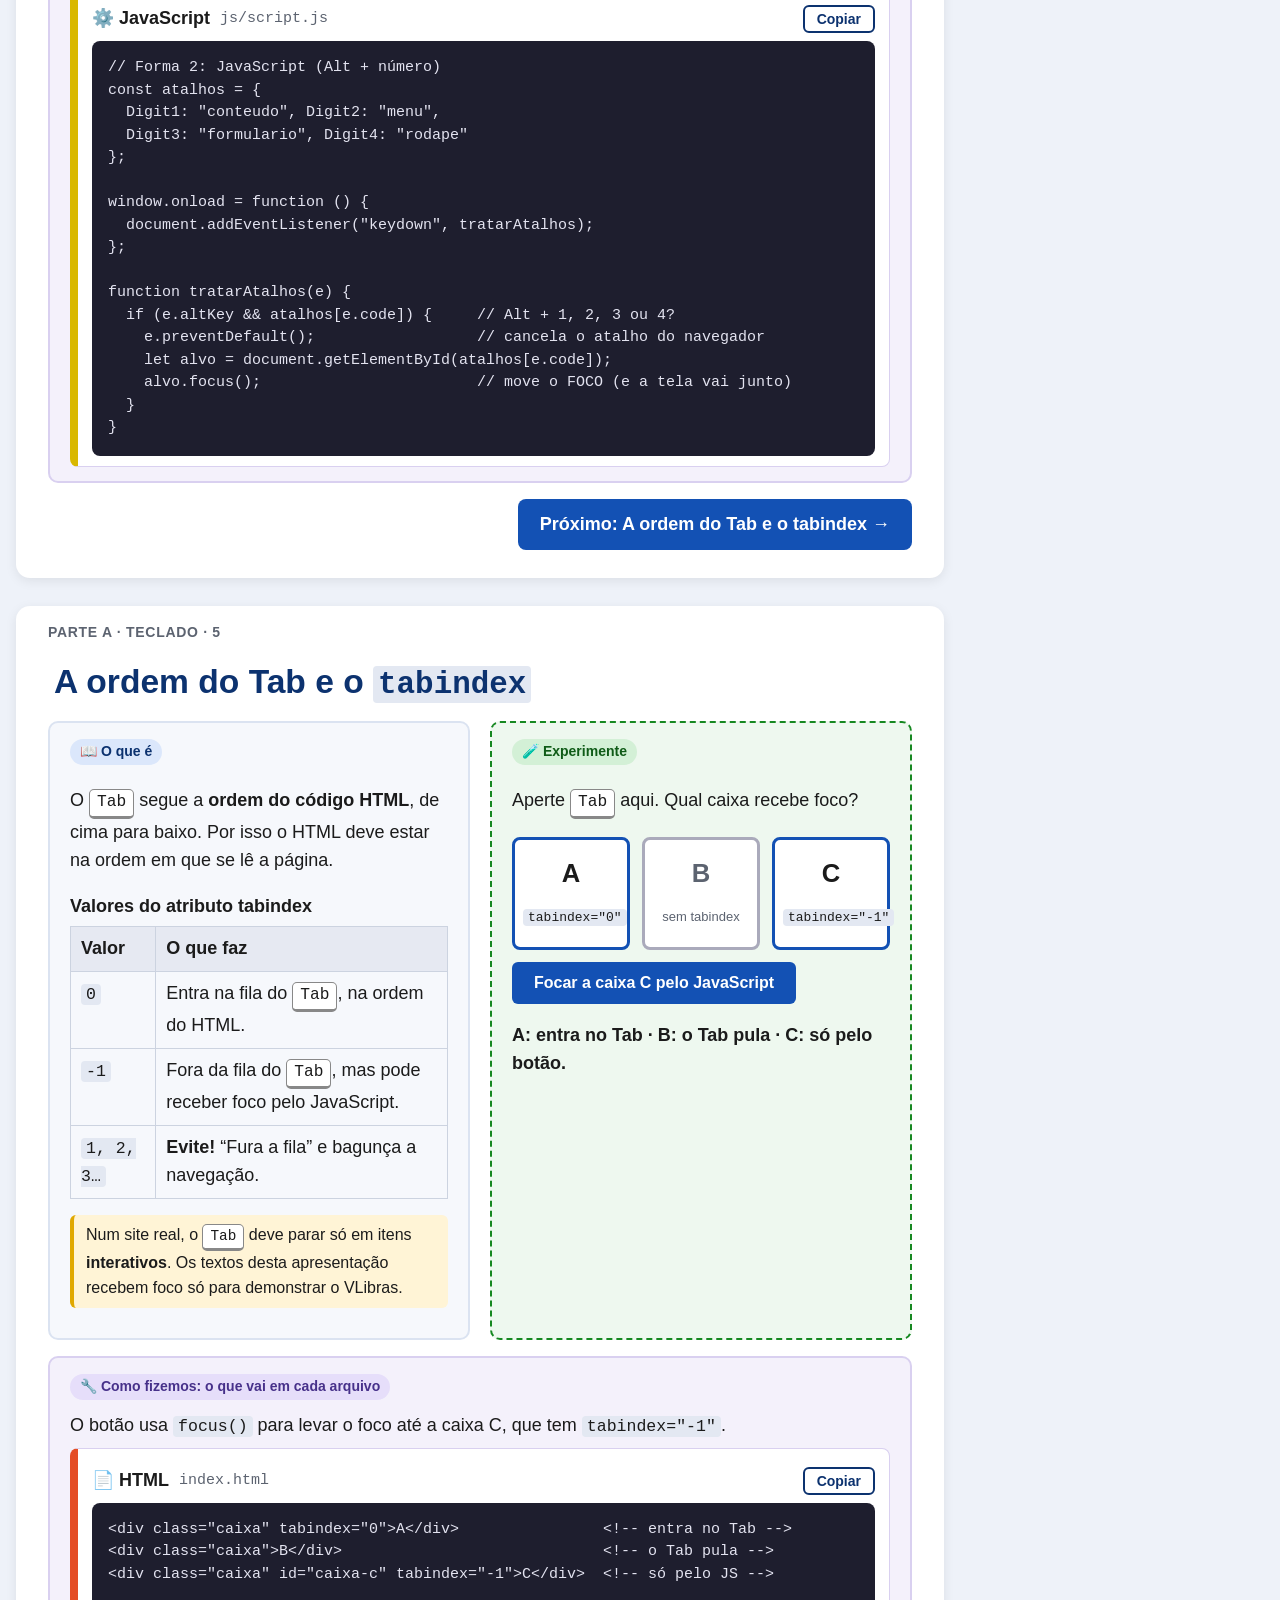
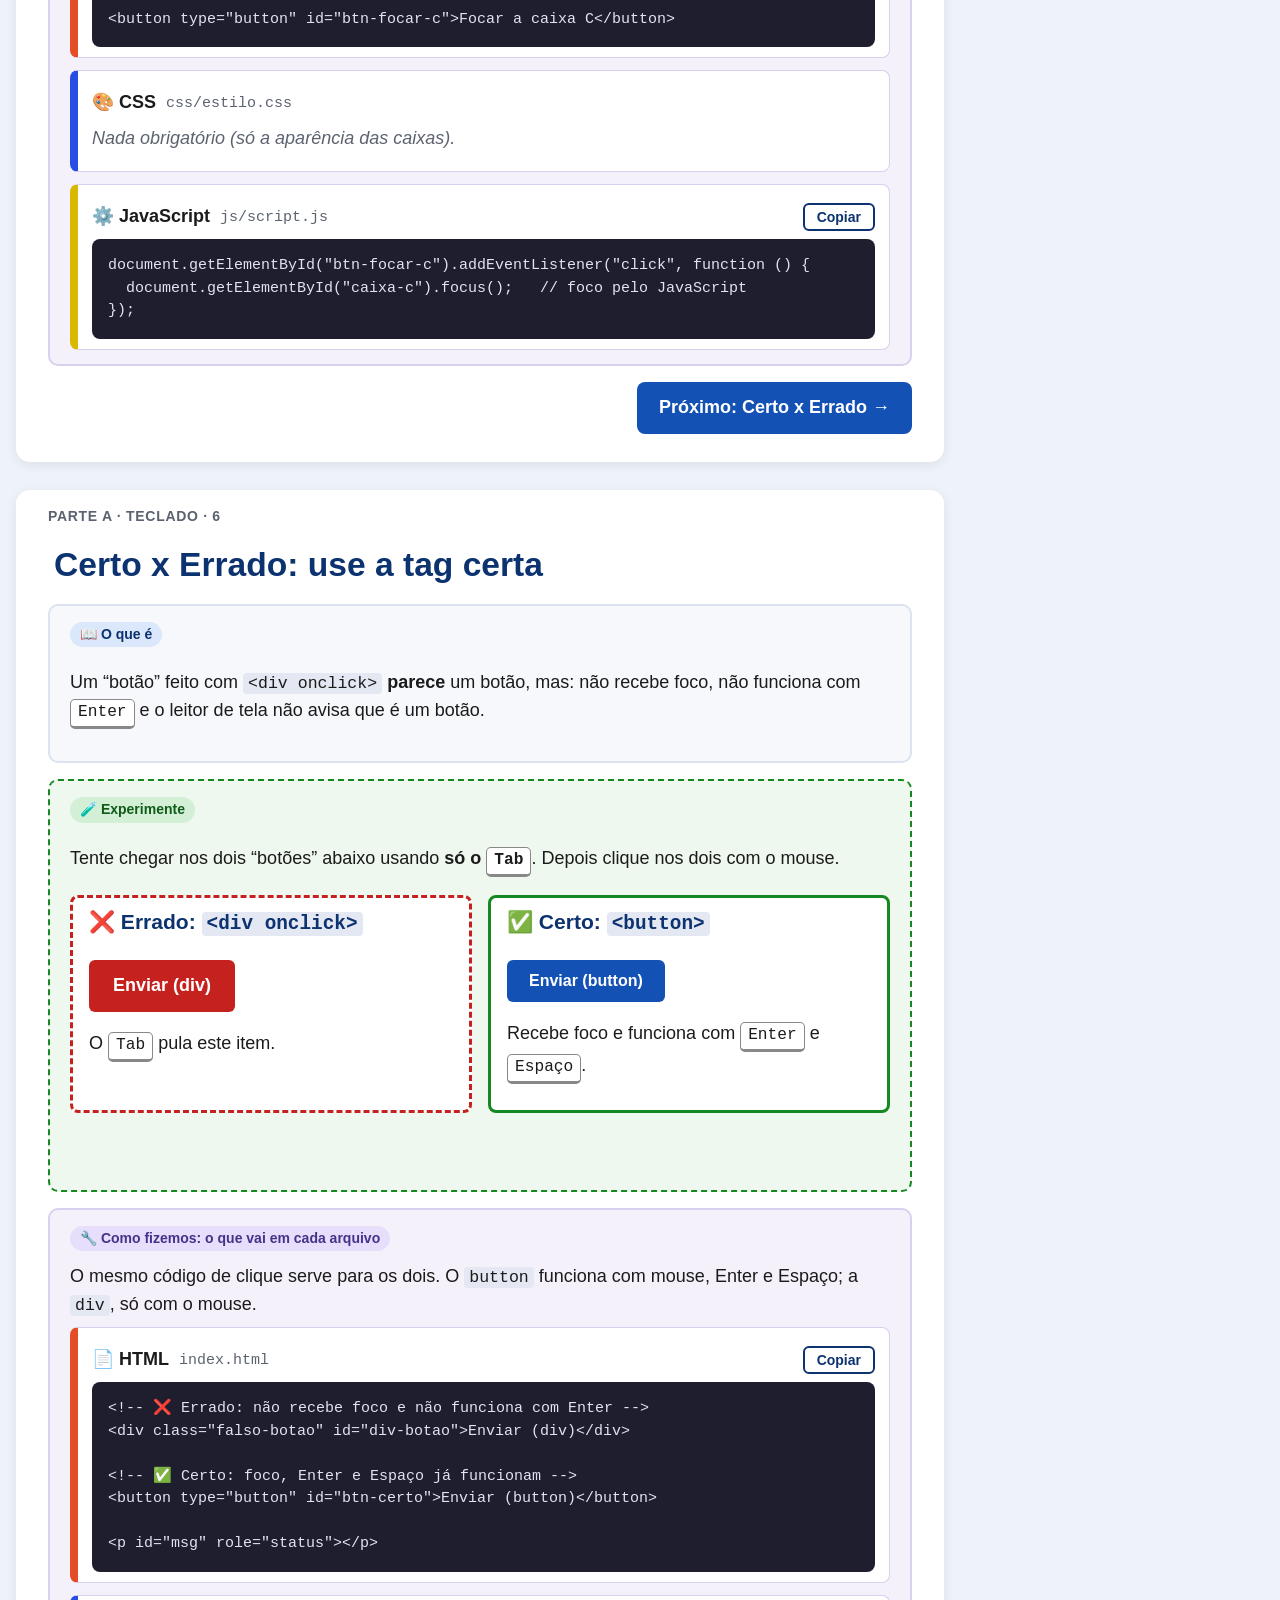
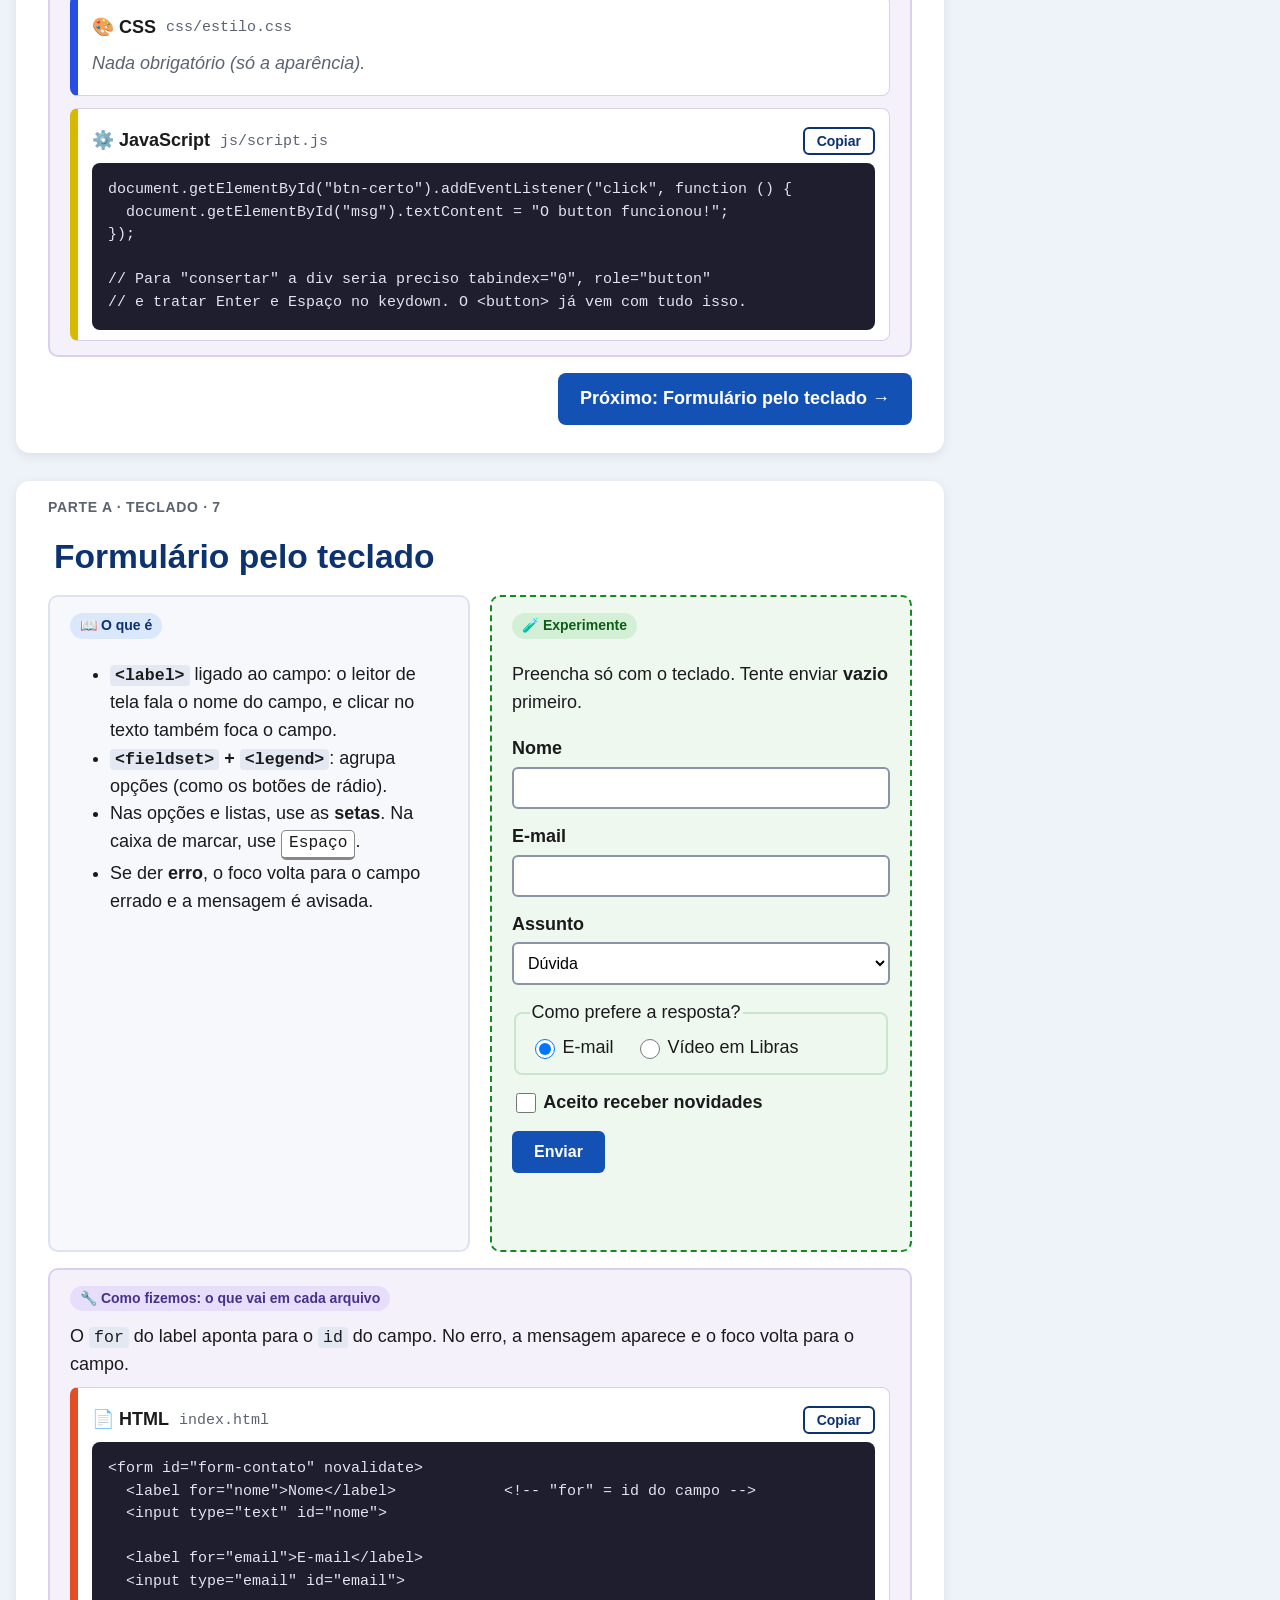
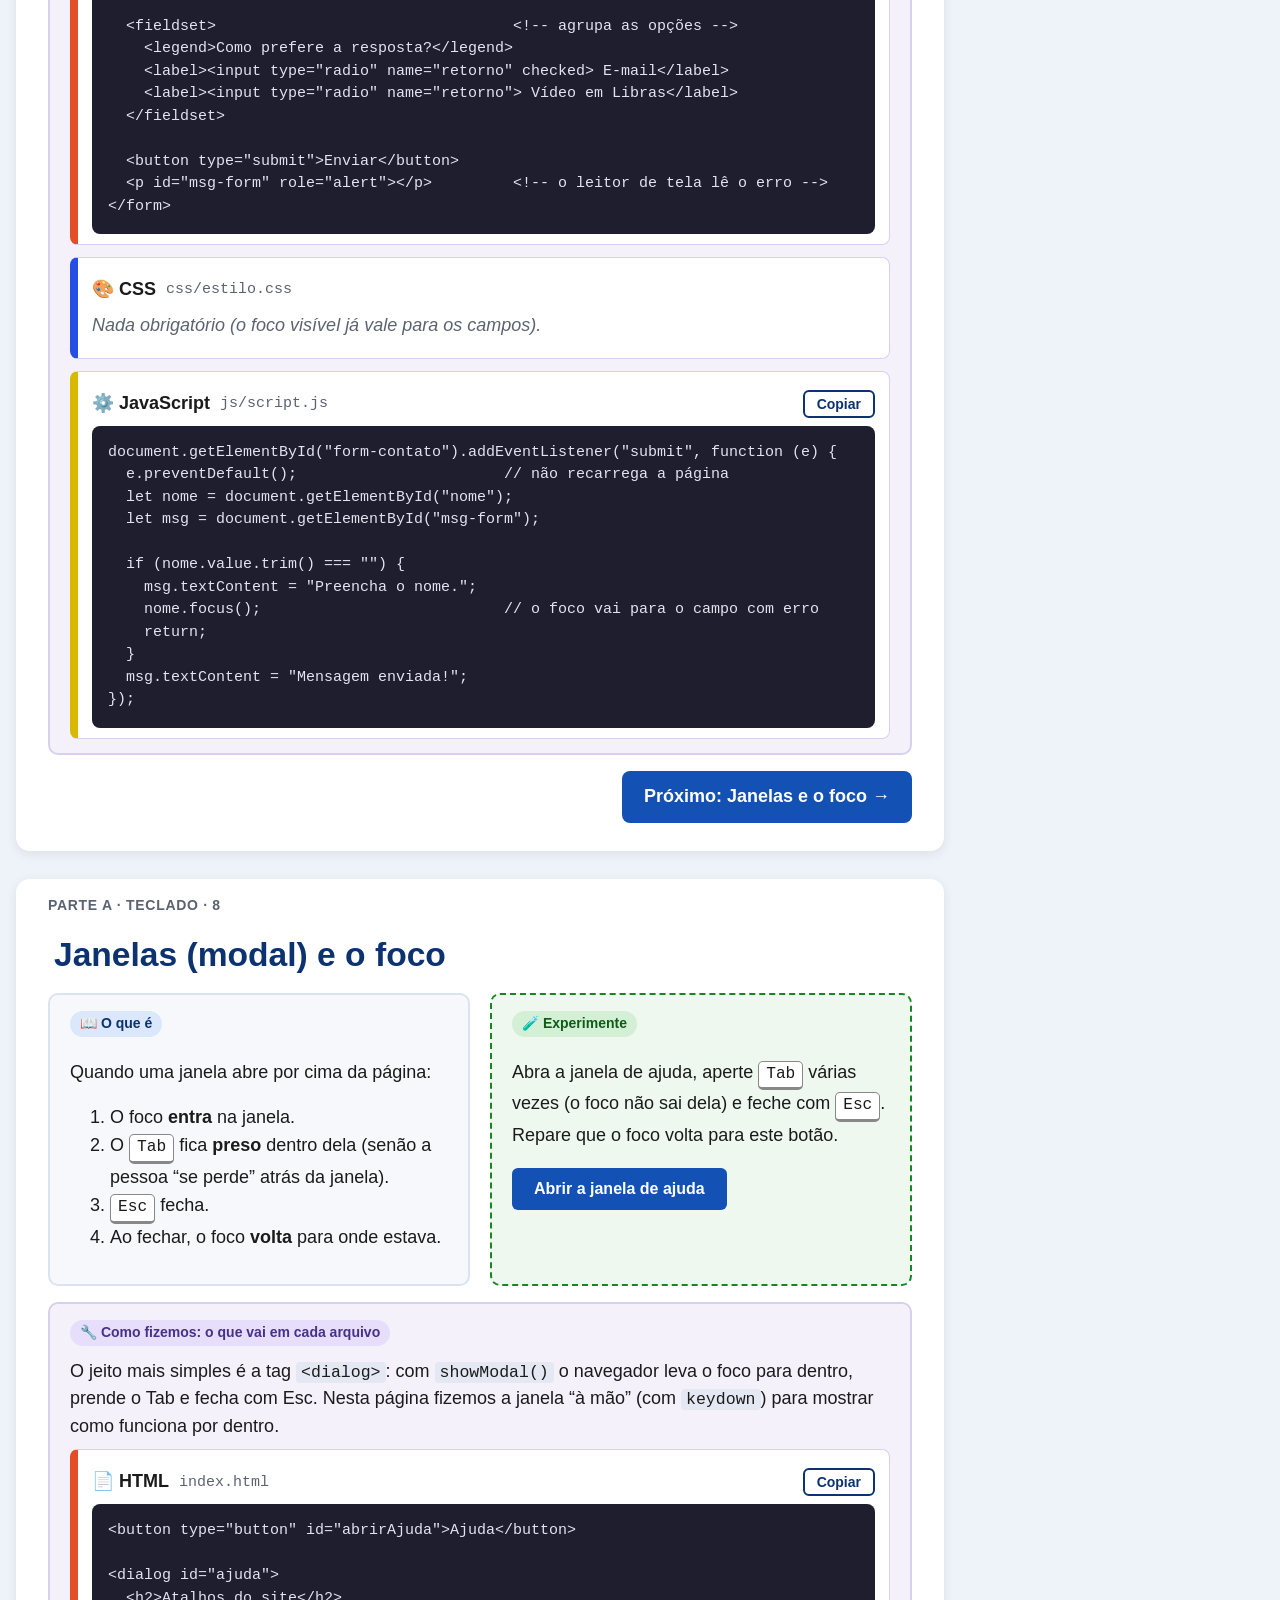
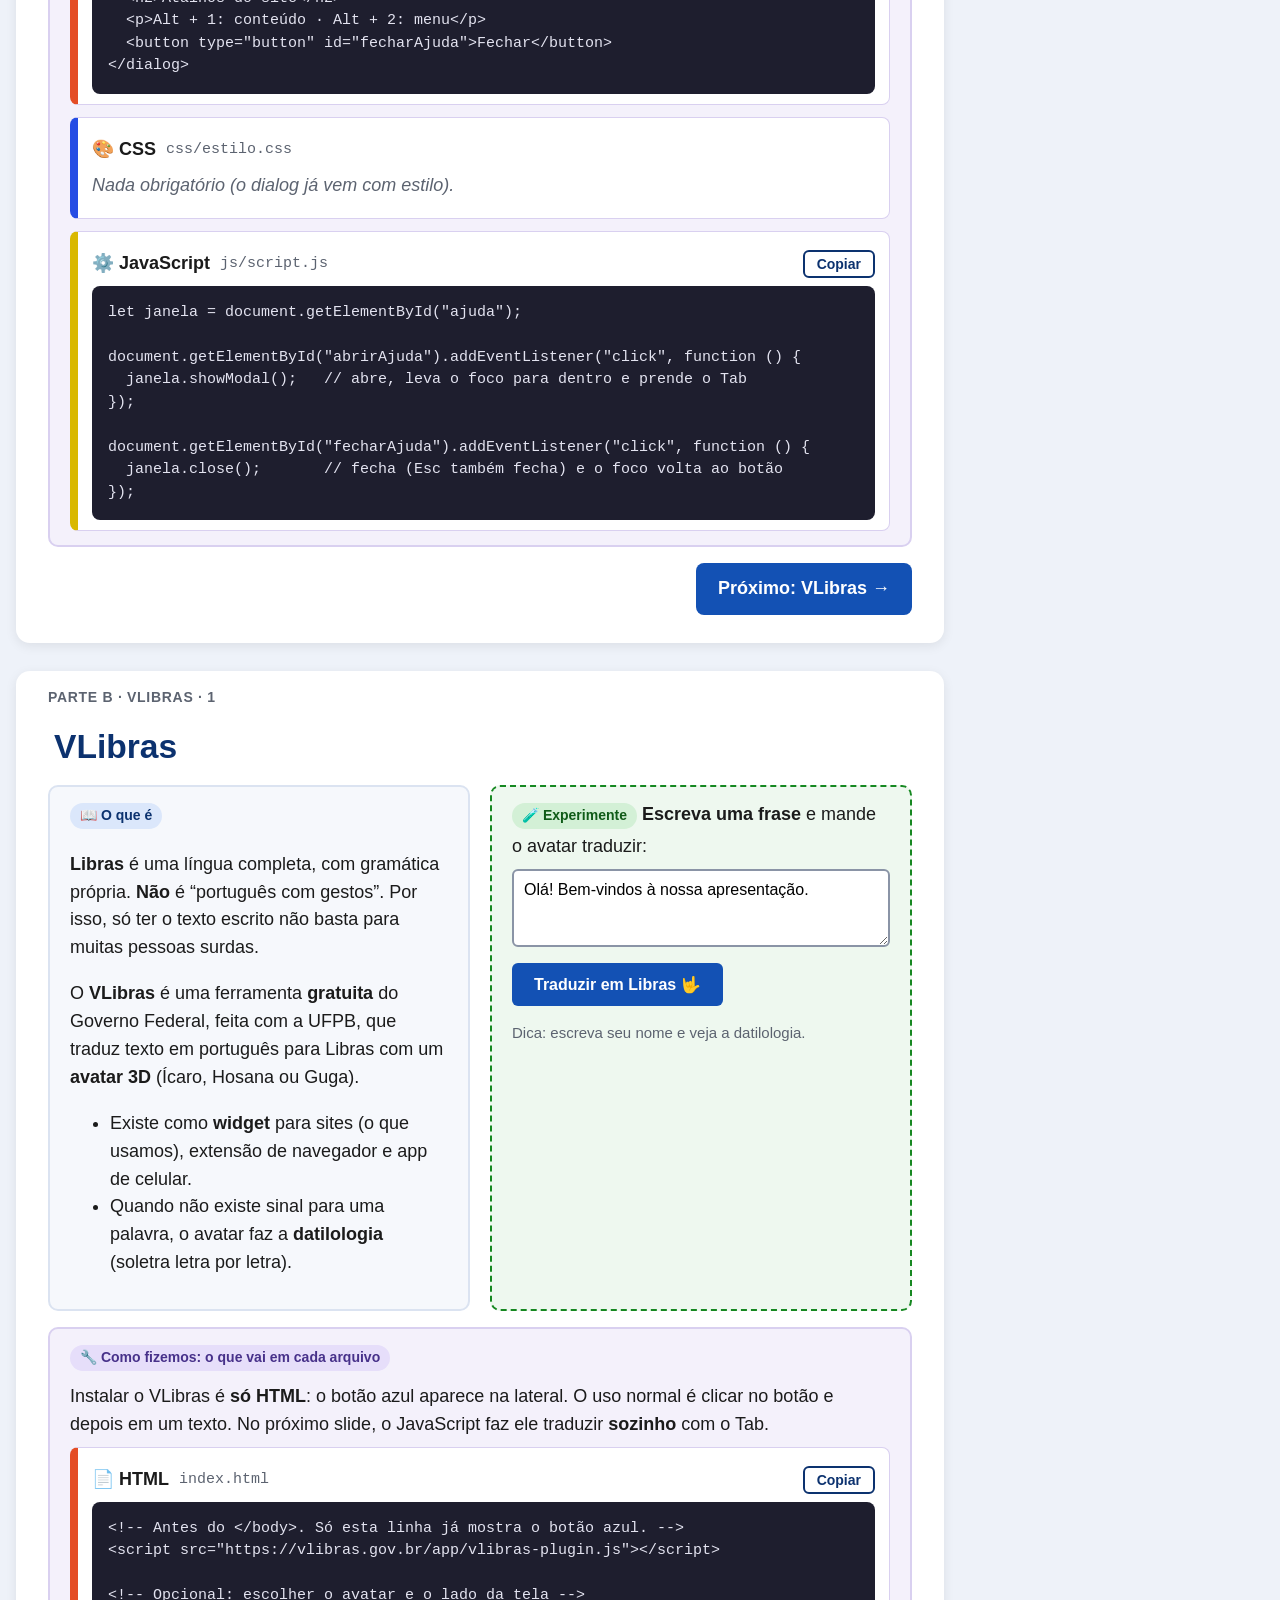
==== commit 12c86cf5: "Site: código completo de cada recurso separado em HTML, CSS e JS Cada bloco "Como fizemos" agora mos" ====
--- a/index.html
+++ b/index.html
@@ -198,14 +198,29 @@
       </div>
 
       <div class="como-fizemos">
-        <span class="tag tag-codigo">🔧 Como fizemos</span>
-        <p><strong>Nenhum código especial!</strong> Links, botões e campos (<code>a</code>, <code>button</code>, <code>input</code>, <code>select</code>) já recebem foco sozinhos. O segredo é usar a <strong>tag certa</strong>.</p>
-<pre tabindex="0" data-libras="Código: botões normais já recebem foco"><code>&lt;button type="button"&gt;Botão 1&lt;/button&gt;   &lt;!-- já recebe foco --&gt;
-&lt;a href="#teclado"&gt;Teclado&lt;/a&gt;           &lt;!-- já recebe foco --&gt;
-
-&lt;!-- Um bloco de texto NÃO recebe foco. Para o VLibras traduzir os
-     textos desta apresentação, colocamos tabindex="0" neles: --&gt;
-&lt;article class="card" tabindex="0" data-libras="..."&gt; ... &lt;/article&gt;</code></pre>
+        <span class="tag tag-codigo">🔧 Como fizemos: o que vai em cada arquivo</span>
+        <p>Nenhum código especial! Links, botões e campos já recebem foco sozinhos. O segredo é usar a <strong>tag certa</strong>.</p>
+        <div class="arquivos">
+          <div class="arquivo arq-html">
+            <p class="arquivo-titulo">📄 HTML <span>index.html</span></p>
+<pre tabindex="0" data-libras="Código HTML"><code>&lt;!-- Já recebem foco, sem nenhum código extra --&gt;
+&lt;a href="#teclado"&gt;Teclado&lt;/a&gt;
+&lt;button type="button"&gt;Botão 1&lt;/button&gt;
+&lt;input type="text" id="nome"&gt;
+
+&lt;!-- Um bloco de texto NÃO recebe foco.
+     Para o Tab parar nele, use tabindex="0" --&gt;
+&lt;article class="card" tabindex="0"&gt; ... &lt;/article&gt;</code></pre>
+          </div>
+          <div class="arquivo arq-css">
+            <p class="arquivo-titulo">🎨 CSS <span>css/estilo.css</span></p>
+            <p class="arquivo-nada">Nada obrigatório. O foco visível é o próximo slide.</p>
+          </div>
+          <div class="arquivo arq-js">
+            <p class="arquivo-titulo">⚙️ JavaScript <span>js/script.js</span></p>
+            <p class="arquivo-nada">Nada: o navegador já faz o Tab e o Shift+Tab sozinho.</p>
+          </div>
+        </div>
       </div>
       <a class="proximo" href="#foco" data-libras="Próximo: foco visível">Próximo: Foco visível →</a>
     </section>
@@ -243,20 +258,33 @@
       </div>
 
       <div class="como-fizemos">
-        <span class="tag tag-codigo">🔧 Como fizemos</span>
+        <span class="tag tag-codigo">🔧 Como fizemos: o que vai em cada arquivo</span>
         <p><code>:focus-visible</code> só mostra a borda quando a pessoa usa o <strong>teclado</strong> (ao clicar com mouse ela não aparece).</p>
-<pre tabindex="0" data-libras="Código CSS do foco visível"><code>/* css/estilo.css */
+        <div class="arquivos">
+          <div class="arquivo arq-html">
+            <p class="arquivo-titulo">📄 HTML <span>index.html</span></p>
+            <p class="arquivo-nada">Nada: a regra vale para todos os itens que recebem foco.</p>
+          </div>
+          <div class="arquivo arq-css">
+            <p class="arquivo-titulo">🎨 CSS <span>css/estilo.css</span></p>
+<pre tabindex="0" data-libras="Código CSS"><code>/* Borda amarela grossa só quando o foco vem do teclado */
 :focus-visible {
-  outline: 4px solid #ffcd07;      /* borda amarela grossa  */
+  outline: 4px solid #ffcd07;      /* borda amarela grossa */
   outline-offset: 3px;             /* afasta a borda do item */
   box-shadow: 0 0 0 7px #1b1b1b;   /* contorno escuro para dar contraste */
 }
 
-/* ❌ NUNCA faça isso sem colocar outro estilo no lugar: */
-*:focus { outline: none; }
-
-/* A barra do topo é fixa: ao rolar até um item, desconta a altura dela */
-html { scroll-padding-top: calc(var(--altura-painel) + 12px); }</code></pre>
+/* Topo fixo na página? Desconta a altura dele ao rolar até o foco */
+html { scroll-padding-top: 70px; }
+
+/* ❌ NUNCA faça isso sem colocar outro estilo no lugar:
+   *:focus { outline: none; }                              */</code></pre>
+          </div>
+          <div class="arquivo arq-js">
+            <p class="arquivo-titulo">⚙️ JavaScript <span>js/script.js</span></p>
+            <p class="arquivo-nada">Nada obrigatório. (No nosso site, o JS só mede a altura da barra fixa do topo para o scroll-padding-top.)</p>
+          </div>
+        </div>
       </div>
       <a class="proximo" href="#skip" data-libras="Próximo: pular para o conteúdo">Próximo: Pular para o conteúdo →</a>
     </section>
@@ -286,16 +314,42 @@
       </div>
 
       <div class="como-fizemos">
-        <span class="tag tag-codigo">🔧 Como fizemos</span>
-<pre tabindex="0" data-libras="Código do link para pular ao conteúdo"><code>&lt;!-- index.html: primeiro elemento dentro do &lt;body&gt; --&gt;
-&lt;a href="#conteudo" class="pular-link"&gt;Pular para o conteúdo principal&lt;/a&gt;
-...
-&lt;main id="conteudo" tabindex="-1"&gt; ... &lt;/main&gt;   &lt;!-- destino do link --&gt;
-
-/* css/estilo.css: fica fora da tela e "desce" quando recebe foco */
-.pular-link        { position: absolute; top: -100px; }
-.pular-link:focus  { top: 0; }</code></pre>
-        <p>O <code>tabindex="-1"</code> no <code>&lt;main&gt;</code> deixa ele receber o foco quando o link é usado (explicado no slide do tabindex).</p>
+        <span class="tag tag-codigo">🔧 Como fizemos: o que vai em cada arquivo</span>
+        <p>São só HTML e CSS. O <code>tabindex="-1"</code> no <code>&lt;main&gt;</code> deixa ele receber o foco quando o link é usado.</p>
+        <div class="arquivos">
+          <div class="arquivo arq-html">
+            <p class="arquivo-titulo">📄 HTML <span>index.html</span></p>
+<pre tabindex="0" data-libras="Código HTML"><code>&lt;body&gt;
+  &lt;!-- PRIMEIRO elemento dentro do body --&gt;
+  &lt;a href="#conteudo" class="pular-link"&gt;Pular para o conteúdo principal&lt;/a&gt;
+
+  &lt;header&gt; ... &lt;/header&gt;
+  &lt;nav&gt; ... &lt;/nav&gt;
+
+  &lt;!-- destino do link; tabindex="-1" deixa ele receber o foco --&gt;
+  &lt;main id="conteudo" tabindex="-1"&gt; ... &lt;/main&gt;
+&lt;/body&gt;</code></pre>
+          </div>
+          <div class="arquivo arq-css">
+            <p class="arquivo-titulo">🎨 CSS <span>css/estilo.css</span></p>
+<pre tabindex="0" data-libras="Código CSS"><code>.pular-link {
+  position: absolute;
+  top: -100px;              /* escondido fora da tela */
+  left: 16px;
+  padding: 12px 20px;
+  background: #ffcd07;
+  color: #1b1b1b;
+  font-weight: bold;
+}
+.pular-link:focus {
+  top: 0;                   /* aparece no primeiro Tab */
+}</code></pre>
+          </div>
+          <div class="arquivo arq-js">
+            <p class="arquivo-titulo">⚙️ JavaScript <span>js/script.js</span></p>
+            <p class="arquivo-nada">Nada: o href="#conteudo" já leva o foco até o main.</p>
+          </div>
+        </div>
       </div>
       <a class="proximo" href="#atalhos" data-libras="Próximo: atalhos">Próximo: Atalhos de teclado →</a>
     </section>
@@ -331,17 +385,48 @@
       </div>
 
       <div class="como-fizemos">
-        <span class="tag tag-codigo">🔧 Como fizemos</span>
-<pre tabindex="0" data-libras="Código JavaScript dos atalhos"><code>// js/scripts.js
-const atalhos = { "1": "conteudo", "2": "menu", "3": "formulario", "4": "rodape" };
-
-document.addEventListener("keydown", function (evento) {
-  if (evento.altKey &amp;&amp; atalhos[evento.key]) {   // Alt + número?
-    evento.preventDefault();                       // cancela o padrão do navegador
-    irPara(atalhos[evento.key]);                   // move o FOCO (não só a rolagem)
+        <span class="tag tag-codigo">🔧 Como fizemos: o que vai em cada arquivo</span>
+        <p>Há duas formas: <strong>accesskey</strong> (só HTML) ou <strong>JavaScript</strong> (controle total). Nos dois casos, o destino precisa de <code>id</code> e de <code>tabindex="-1"</code>.</p>
+        <div class="arquivos">
+          <div class="arquivo arq-html">
+            <p class="arquivo-titulo">📄 HTML <span>index.html</span></p>
+<pre tabindex="0" data-libras="Código HTML"><code>&lt;!-- Forma 1: accesskey (sem JavaScript). Mostre a tecla no texto! --&gt;
+&lt;a href="#conteudo" accesskey="1"&gt;Ir para o conteúdo [1]&lt;/a&gt;
+&lt;a href="#menu"     accesskey="2"&gt;Ir para o menu [2]&lt;/a&gt;
+&lt;a href="#formulario" accesskey="3"&gt;Ir para o formulário [3]&lt;/a&gt;
+&lt;a href="#rodape"   accesskey="4"&gt;Ir para o rodapé [4]&lt;/a&gt;
+
+&lt;!-- Os destinos: id + tabindex="-1" --&gt;
+&lt;nav id="menu" tabindex="-1"&gt; ... &lt;/nav&gt;
+&lt;main id="conteudo" tabindex="-1"&gt; ... &lt;/main&gt;
+&lt;section id="formulario" tabindex="-1"&gt; ... &lt;/section&gt;
+&lt;footer id="rodape" tabindex="-1"&gt; ... &lt;/footer&gt;</code></pre>
+          </div>
+          <div class="arquivo arq-css">
+            <p class="arquivo-titulo">🎨 CSS <span>css/estilo.css</span></p>
+            <p class="arquivo-nada">Nada obrigatório.</p>
+          </div>
+          <div class="arquivo arq-js">
+            <p class="arquivo-titulo">⚙️ JavaScript <span>js/script.js</span></p>
+<pre tabindex="0" data-libras="Código JavaScript"><code>// Forma 2: JavaScript (Alt + número)
+const atalhos = {
+  Digit1: "conteudo", Digit2: "menu",
+  Digit3: "formulario", Digit4: "rodape"
+};
+
+window.onload = function () {
+  document.addEventListener("keydown", tratarAtalhos);
+};
+
+function tratarAtalhos(e) {
+  if (e.altKey &amp;&amp; atalhos[e.code]) {     // Alt + 1, 2, 3 ou 4?
+    e.preventDefault();                  // cancela o atalho do navegador
+    let alvo = document.getElementById(atalhos[e.code]);
+    alvo.focus();                        // move o FOCO (e a tela vai junto)
   }
-});</code></pre>
-        <p>Os links da barra azul (<code>&lt;a href="#menu"&gt;</code>) funcionam até <strong>sem JavaScript</strong>. O atalho é um extra.</p>
+}</code></pre>
+          </div>
+        </div>
       </div>
       <a class="proximo" href="#tabindex" data-libras="Próximo: ordem do Tab">Próximo: A ordem do Tab e o tabindex →</a>
     </section>
@@ -381,13 +466,28 @@
       </div>
 
       <div class="como-fizemos">
-        <span class="tag tag-codigo">🔧 Como fizemos</span>
-<pre tabindex="0" data-libras="Código do tabindex"><code>&lt;div class="caixa" tabindex="0"&gt;A&lt;/div&gt;
-&lt;div class="caixa"&gt;B&lt;/div&gt;
-&lt;div class="caixa" id="caixa-c" tabindex="-1"&gt;C&lt;/div&gt;
-
-// js/scripts.js – o botão leva o foco até a caixa C
-document.getElementById("caixa-c").focus();</code></pre>
+        <span class="tag tag-codigo">🔧 Como fizemos: o que vai em cada arquivo</span>
+        <p>O botão usa <code>focus()</code> para levar o foco até a caixa C, que tem <code>tabindex="-1"</code>.</p>
+        <div class="arquivos">
+          <div class="arquivo arq-html">
+            <p class="arquivo-titulo">📄 HTML <span>index.html</span></p>
+<pre tabindex="0" data-libras="Código HTML"><code>&lt;div class="caixa" tabindex="0"&gt;A&lt;/div&gt;                &lt;!-- entra no Tab --&gt;
+&lt;div class="caixa"&gt;B&lt;/div&gt;                             &lt;!-- o Tab pula --&gt;
+&lt;div class="caixa" id="caixa-c" tabindex="-1"&gt;C&lt;/div&gt;  &lt;!-- só pelo JS --&gt;
+
+&lt;button type="button" id="btn-focar-c"&gt;Focar a caixa C&lt;/button&gt;</code></pre>
+          </div>
+          <div class="arquivo arq-css">
+            <p class="arquivo-titulo">🎨 CSS <span>css/estilo.css</span></p>
+            <p class="arquivo-nada">Nada obrigatório (só a aparência das caixas).</p>
+          </div>
+          <div class="arquivo arq-js">
+            <p class="arquivo-titulo">⚙️ JavaScript <span>js/script.js</span></p>
+<pre tabindex="0" data-libras="Código JavaScript"><code>document.getElementById("btn-focar-c").addEventListener("click", function () {
+  document.getElementById("caixa-c").focus();   // foco pelo JavaScript
+});</code></pre>
+          </div>
+        </div>
       </div>
       <a class="proximo" href="#comparacao" data-libras="Próximo: certo e errado">Próximo: Certo x Errado →</a>
     </section>
@@ -421,12 +521,33 @@
       </div>
 
       <div class="como-fizemos">
-        <span class="tag tag-codigo">🔧 Como fizemos</span>
-<pre tabindex="0" data-libras="Código do exemplo certo e errado"><code>&lt;!-- ❌ precisaria de tabindex="0", role="button" e JavaScript para Enter e Espaço --&gt;
+        <span class="tag tag-codigo">🔧 Como fizemos: o que vai em cada arquivo</span>
+        <p>O mesmo código de clique serve para os dois. O <code>button</code> funciona com mouse, Enter e Espaço; a <code>div</code>, só com o mouse.</p>
+        <div class="arquivos">
+          <div class="arquivo arq-html">
+            <p class="arquivo-titulo">📄 HTML <span>index.html</span></p>
+<pre tabindex="0" data-libras="Código HTML"><code>&lt;!-- ❌ Errado: não recebe foco e não funciona com Enter --&gt;
 &lt;div class="falso-botao" id="div-botao"&gt;Enviar (div)&lt;/div&gt;
 
-&lt;!-- ✅ já vem com foco, Enter, Espaço e é anunciado como "botão" --&gt;
-&lt;button type="button" id="btn-certo"&gt;Enviar (button)&lt;/button&gt;</code></pre>
+&lt;!-- ✅ Certo: foco, Enter e Espaço já funcionam --&gt;
+&lt;button type="button" id="btn-certo"&gt;Enviar (button)&lt;/button&gt;
+
+&lt;p id="msg" role="status"&gt;&lt;/p&gt;</code></pre>
+          </div>
+          <div class="arquivo arq-css">
+            <p class="arquivo-titulo">🎨 CSS <span>css/estilo.css</span></p>
+            <p class="arquivo-nada">Nada obrigatório (só a aparência).</p>
+          </div>
+          <div class="arquivo arq-js">
+            <p class="arquivo-titulo">⚙️ JavaScript <span>js/script.js</span></p>
+<pre tabindex="0" data-libras="Código JavaScript"><code>document.getElementById("btn-certo").addEventListener("click", function () {
+  document.getElementById("msg").textContent = "O button funcionou!";
+});
+
+// Para "consertar" a div seria preciso tabindex="0", role="button"
+// e tratar Enter e Espaço no keydown. O &lt;button&gt; já vem com tudo isso.</code></pre>
+          </div>
+        </div>
       </div>
       <a class="proximo" href="#formulario" data-libras="Próximo: formulário">Próximo: Formulário pelo teclado →</a>
     </section>
@@ -482,13 +603,48 @@
       </div>
 
       <div class="como-fizemos">
-        <span class="tag tag-codigo">🔧 Como fizemos</span>
-<pre tabindex="0" data-libras="Código do formulário"><code>&lt;label for="nome"&gt;Nome&lt;/label&gt;          &lt;!-- o "for" aponta para o id --&gt;
-&lt;input type="text" id="nome"&gt;
-
-// js/scripts.js – no envio, se o nome estiver vazio:
-msgForm.textContent = "Preencha o nome.";   // role="alert": o leitor de tela fala
-nome.focus();                               // o foco volta para o campo com erro</code></pre>
+        <span class="tag tag-codigo">🔧 Como fizemos: o que vai em cada arquivo</span>
+        <p>O <code>for</code> do label aponta para o <code>id</code> do campo. No erro, a mensagem aparece e o foco volta para o campo.</p>
+        <div class="arquivos">
+          <div class="arquivo arq-html">
+            <p class="arquivo-titulo">📄 HTML <span>index.html</span></p>
+<pre tabindex="0" data-libras="Código HTML"><code>&lt;form id="form-contato" novalidate&gt;
+  &lt;label for="nome"&gt;Nome&lt;/label&gt;            &lt;!-- "for" = id do campo --&gt;
+  &lt;input type="text" id="nome"&gt;
+
+  &lt;label for="email"&gt;E-mail&lt;/label&gt;
+  &lt;input type="email" id="email"&gt;
+
+  &lt;fieldset&gt;                                 &lt;!-- agrupa as opções --&gt;
+    &lt;legend&gt;Como prefere a resposta?&lt;/legend&gt;
+    &lt;label&gt;&lt;input type="radio" name="retorno" checked&gt; E-mail&lt;/label&gt;
+    &lt;label&gt;&lt;input type="radio" name="retorno"&gt; Vídeo em Libras&lt;/label&gt;
+  &lt;/fieldset&gt;
+
+  &lt;button type="submit"&gt;Enviar&lt;/button&gt;
+  &lt;p id="msg-form" role="alert"&gt;&lt;/p&gt;         &lt;!-- o leitor de tela lê o erro --&gt;
+&lt;/form&gt;</code></pre>
+          </div>
+          <div class="arquivo arq-css">
+            <p class="arquivo-titulo">🎨 CSS <span>css/estilo.css</span></p>
+            <p class="arquivo-nada">Nada obrigatório (o foco visível já vale para os campos).</p>
+          </div>
+          <div class="arquivo arq-js">
+            <p class="arquivo-titulo">⚙️ JavaScript <span>js/script.js</span></p>
+<pre tabindex="0" data-libras="Código JavaScript"><code>document.getElementById("form-contato").addEventListener("submit", function (e) {
+  e.preventDefault();                       // não recarrega a página
+  let nome = document.getElementById("nome");
+  let msg = document.getElementById("msg-form");
+
+  if (nome.value.trim() === "") {
+    msg.textContent = "Preencha o nome.";
+    nome.focus();                           // o foco vai para o campo com erro
+    return;
+  }
+  msg.textContent = "Mensagem enviada!";
+});</code></pre>
+          </div>
+        </div>
       </div>
       <a class="proximo" href="#armadilha" data-libras="Próximo: janelas">Próximo: Janelas e o foco →</a>
     </section>
@@ -518,16 +674,36 @@
       </div>
 
       <div class="como-fizemos">
-        <span class="tag tag-codigo">🔧 Como fizemos</span>
-<pre tabindex="0" data-libras="Código que prende o foco na janela"><code>// js/scripts.js – se está no último item e aperta Tab, volta para o primeiro
-tutorial.addEventListener("keydown", function (evento) {
-  if (evento.key !== "Tab") return;
-  if (evento.shiftKey &amp;&amp; document.activeElement === primeiro) {
-    evento.preventDefault();  ultimo.focus();
-  } else if (!evento.shiftKey &amp;&amp; document.activeElement === ultimo) {
-    evento.preventDefault();  primeiro.focus();
-  }
+        <span class="tag tag-codigo">🔧 Como fizemos: o que vai em cada arquivo</span>
+        <p>O jeito mais simples é a tag <code>&lt;dialog&gt;</code>: com <code>showModal()</code> o navegador leva o foco para dentro, prende o Tab e fecha com Esc. Nesta página fizemos a janela “à mão” (com <code>keydown</code>) para mostrar como funciona por dentro.</p>
+        <div class="arquivos">
+          <div class="arquivo arq-html">
+            <p class="arquivo-titulo">📄 HTML <span>index.html</span></p>
+<pre tabindex="0" data-libras="Código HTML"><code>&lt;button type="button" id="abrirAjuda"&gt;Ajuda&lt;/button&gt;
+
+&lt;dialog id="ajuda"&gt;
+  &lt;h2&gt;Atalhos do site&lt;/h2&gt;
+  &lt;p&gt;Alt + 1: conteúdo · Alt + 2: menu&lt;/p&gt;
+  &lt;button type="button" id="fecharAjuda"&gt;Fechar&lt;/button&gt;
+&lt;/dialog&gt;</code></pre>
+          </div>
+          <div class="arquivo arq-css">
+            <p class="arquivo-titulo">🎨 CSS <span>css/estilo.css</span></p>
+            <p class="arquivo-nada">Nada obrigatório (o dialog já vem com estilo).</p>
+          </div>
+          <div class="arquivo arq-js">
+            <p class="arquivo-titulo">⚙️ JavaScript <span>js/script.js</span></p>
+<pre tabindex="0" data-libras="Código JavaScript"><code>let janela = document.getElementById("ajuda");
+
+document.getElementById("abrirAjuda").addEventListener("click", function () {
+  janela.showModal();   // abre, leva o foco para dentro e prende o Tab
+});
+
+document.getElementById("fecharAjuda").addEventListener("click", function () {
+  janela.close();       // fecha (Esc também fecha) e o foco volta ao botão
 });</code></pre>
+          </div>
+        </div>
       </div>
       <a class="proximo" href="#vlibras" data-libras="Próximo: VLibras">Próximo: VLibras →</a>
     </section>
@@ -558,11 +734,36 @@
       </div>
 
       <div class="como-fizemos">
-        <span class="tag tag-codigo">🔧 Como fizemos</span>
-        <p>Instalar o VLibras num site são <strong>só duas linhas</strong>, coladas antes do <code>&lt;/body&gt;</code>:</p>
-<pre tabindex="0" data-libras="Código para instalar o VLibras"><code>&lt;script src="https://vlibras.gov.br/app/vlibras-plugin.js"&gt;&lt;/script&gt;
-&lt;script&gt; new window.VLibras.Widget('https://vlibras.gov.br/app'); &lt;/script&gt;</code></pre>
-        <p>Isso cria o botão azul na lateral. O uso normal é: clicar no botão, depois clicar num texto. No próximo slide mostramos como fizemos ele traduzir <strong>sozinho</strong> com o <kbd>Tab</kbd>.</p>
+        <span class="tag tag-codigo">🔧 Como fizemos: o que vai em cada arquivo</span>
+        <p>Instalar o VLibras é <strong>só HTML</strong>: o botão azul aparece na lateral. O uso normal é clicar no botão e depois em um texto. No próximo slide, o JavaScript faz ele traduzir <strong>sozinho</strong> com o Tab.</p>
+        <div class="arquivos">
+          <div class="arquivo arq-html">
+            <p class="arquivo-titulo">📄 HTML <span>index.html</span></p>
+<pre tabindex="0" data-libras="Código HTML"><code>&lt;!-- Antes do &lt;/body&gt;. Só esta linha já mostra o botão azul. --&gt;
+&lt;script src="https://vlibras.gov.br/app/vlibras-plugin.js"&gt;&lt;/script&gt;
+
+&lt;!-- Opcional: escolher o avatar e o lado da tela --&gt;
+&lt;script&gt;
+  new window.VLibras.Widget({
+    rootPath: "https://vlibras.gov.br/app",
+    avatar: "hosana",   // icaro (padrão), hosana, guga ou random
+    position: "L"       // R = direita (padrão), L = esquerda
+  });
+&lt;/script&gt;</code></pre>
+          </div>
+          <div class="arquivo arq-css">
+            <p class="arquivo-titulo">🎨 CSS <span>css/estilo.css</span></p>
+<pre tabindex="0" data-libras="Código CSS"><code>/* Opcional: o foco do botão azul igual ao do resto do site */
+:root {
+  --vlibras-btn-focus-visible-outline: 4px solid #ffcd07;
+  --vlibras-btn-focus-visible-shadow: 0 0 0 7px #1b1b1b;
+}</code></pre>
+          </div>
+          <div class="arquivo arq-js">
+            <p class="arquivo-titulo">⚙️ JavaScript <span>js/script.js</span></p>
+            <p class="arquivo-nada">Nada para o uso normal. Para traduzir sozinho no Tab e no mouse, veja o próximo slide.</p>
+          </div>
+        </div>
       </div>
       <a class="proximo" href="#integracao" data-libras="Próximo: Tab e VLibras juntos">Próximo: Tab + VLibras juntos →</a>
     </section>
@@ -597,23 +798,73 @@
       </div>
 
       <div class="como-fizemos">
-        <span class="tag tag-codigo">🔧 Como fizemos</span>
-<pre tabindex="0" data-libras="Código que liga o Tab ao VLibras"><code>// 1. Evento: alguém recebeu foco pelo teclado
-document.addEventListener("focusin", function (evento) {
-  agendarTraducao(evento.target);
-});
-
-// 2 e 3. Pega o texto e espera 600 ms (cancela se outro item receber foco antes)
-function agendarTraducao(elemento) {
+        <span class="tag tag-codigo">🔧 Como fizemos: o que vai em cada arquivo</span>
+        <p>Este é o exemplo completo e testado (está no GitHub em <code>docs/exemplo-vlibras-tab</code>). O atributo <code>data-libras</code> guarda uma frase <strong>curta e simples</strong>, que o VLibras traduz melhor que o texto inteiro.</p>
+        <div class="arquivos">
+          <div class="arquivo arq-html">
+            <p class="arquivo-titulo">📄 HTML <span>index.html</span></p>
+<pre tabindex="0" data-libras="Código HTML"><code>&lt;body&gt;
+  &lt;!-- data-libras: a frase que o avatar vai traduzir --&gt;
+  &lt;a href="#contato" data-libras="Ir para o contato"&gt;Contato&lt;/a&gt;
+  &lt;button type="button" data-libras="Botão salvar"&gt;Salvar&lt;/button&gt;
+
+  &lt;!-- tabindex="0": para o Tab parar num item que não é link nem botão --&gt;
+  &lt;article tabindex="0" data-libras="Bom dia a todos"&gt;
+    &lt;h2&gt;Bom dia&lt;/h2&gt;
+    &lt;p&gt;Texto do cartão.&lt;/p&gt;
+  &lt;/article&gt;
+
+  &lt;!-- 1º o VLibras, 2º o nosso script --&gt;
+  &lt;script src="https://vlibras.gov.br/app/vlibras-plugin.js"&gt;&lt;/script&gt;
+  &lt;script src="js/script.js"&gt;&lt;/script&gt;
+&lt;/body&gt;</code></pre>
+          </div>
+          <div class="arquivo arq-css">
+            <p class="arquivo-titulo">🎨 CSS <span>css/estilo.css</span></p>
+            <p class="arquivo-nada">Nada obrigatório. (Aqui no site, a classe .traduzindo pinta de amarelo o item que está sendo traduzido.)</p>
+          </div>
+          <div class="arquivo arq-js">
+            <p class="arquivo-titulo">⚙️ JavaScript <span>js/script.js</span></p>
+<pre tabindex="0" data-libras="Código JavaScript"><code>let temporizador;      // guarda o setTimeout agendado
+let itemAtual = null;  // último item agendado
+
+window.onload = function () {
+  window.VLibrasWidget.open();                          // abre o avatar
+  document.addEventListener("focusin", aoFocar);        // Tab
+  document.addEventListener("mousemove", aoMoverMouse); // mouse
+};
+
+// Tab: o focusin dispara no elemento que recebeu o foco (e.target)
+function aoFocar(e) {
+  agendarTraducao(e.target);
+}
+
+// Mouse: closest acha o item com data-libras (mesmo com o mouse no &lt;p&gt; de dentro)
+function aoMoverMouse(e) {
+  let item = e.target.closest("[data-libras]");
+  if (item &amp;&amp; item !== itemAtual) {      // só quando muda de item
+    agendarTraducao(item);
+  }
+}
+
+// Espera 600 ms: se outro item receber foco antes, cancela o anterior
+function agendarTraducao(item) {
+  itemAtual = item;
+  let texto = item.dataset.libras || item.textContent;
   clearTimeout(temporizador);
   temporizador = setTimeout(function () {
-    traduzir(textoDoElemento(elemento));
+    traduzir(texto);
   }, 600);
 }
 
-// 4. Manda para o VLibras (essa função é criada quando o avatar carrega)
-window.plugin.translate(texto);</code></pre>
-        <p><strong>Por que o atributo <code>data-libras</code>?</strong> Os atributos <code>data-*</code> guardam informações extras no HTML. Usamos para escrever um texto <strong>curto e simples</strong>, que o VLibras traduz melhor que o texto completo.</p>
+// Manda o texto para o avatar (a função existe depois que ele carrega)
+function traduzir(texto) {
+  if (window.plugin &amp;&amp; window.plugin.translate) {
+    window.plugin.translate(texto);
+  }
+}</code></pre>
+          </div>
+        </div>
         <p class="aviso">⚠️ <code>window.plugin.translate</code> não está na documentação oficial do VLibras. Funciona na versão atual (7.x), mas pode mudar. Se mudar, o VLibras continua funcionando do jeito normal (clicando no texto).</p>
       </div>
       <a class="proximo" href="#voz" data-libras="Próximo: voz">Próximo: Bônus – voz →</a>
@@ -644,13 +895,34 @@
       </div>
 
       <div class="como-fizemos">
-        <span class="tag tag-codigo">🔧 Como fizemos</span>
-<pre tabindex="0" data-libras="Código da voz"><code>function falar(texto) {
-  window.speechSynthesis.cancel();                    // para a fala anterior
-  const fala = new SpeechSynthesisUtterance(texto);   // cria a fala
-  fala.lang = "pt-BR";                                // em português
-  window.speechSynthesis.speak(fala);                 // fala!
-}</code></pre>
+        <span class="tag tag-codigo">🔧 Como fizemos: o que vai em cada arquivo</span>
+        <p>A voz usa a <strong>Web Speech API</strong>, que já vem no navegador. Não precisa instalar nada.</p>
+        <div class="arquivos">
+          <div class="arquivo arq-html">
+            <p class="arquivo-titulo">📄 HTML <span>index.html</span></p>
+<pre tabindex="0" data-libras="Código HTML"><code>&lt;label&gt;&lt;input type="checkbox" id="opt-voz"&gt; Voz&lt;/label&gt;</code></pre>
+          </div>
+          <div class="arquivo arq-css">
+            <p class="arquivo-titulo">🎨 CSS <span>css/estilo.css</span></p>
+            <p class="arquivo-nada">Nada obrigatório.</p>
+          </div>
+          <div class="arquivo arq-js">
+            <p class="arquivo-titulo">⚙️ JavaScript <span>js/script.js</span></p>
+<pre tabindex="0" data-libras="Código JavaScript"><code>function falar(texto) {
+  window.speechSynthesis.cancel();                  // para a fala anterior
+  let fala = new SpeechSynthesisUtterance(texto);   // cria a fala
+  fala.lang = "pt-BR";                              // em português
+  window.speechSynthesis.speak(fala);               // fala!
+}
+
+// Exemplo: falar o item que recebeu foco, se a voz estiver ligada
+document.addEventListener("focusin", function (e) {
+  if (document.getElementById("opt-voz").checked) {
+    falar(e.target.textContent);
+  }
+});</code></pre>
+          </div>
+        </div>
       </div>
       <a class="proximo" href="#resumo" data-libras="Próximo: resumo">Próximo: Resumo →</a>
     </section>
--- a/css/estilo.css
+++ b/css/estilo.css
@@ -531,3 +531,41 @@
   .titulo-slide { font-size: 1.6rem; }
   .capa h1 { font-size: 2rem; }
 }
+
+/* =====================================================================
+   "Como fizemos": código separado por arquivo (HTML, CSS, JavaScript)
+   ===================================================================== */
+.arquivos { display: flex; flex-direction: column; gap: 12px; margin-top: 8px; }
+.arquivo {
+  background: var(--branco);
+  border: 1px solid #d9d0f0;
+  border-left: 8px solid;
+  border-radius: 8px;
+  padding: 10px 14px;
+}
+.arquivo pre { margin: 6px 0 0; }
+.arq-html { border-left-color: #E44D26; }
+.arq-css  { border-left-color: #264DE4; }
+.arq-js   { border-left-color: #D9B800; }
+.arquivo-titulo {
+  display: flex;
+  flex-wrap: wrap;
+  align-items: center;
+  gap: 4px 10px;
+  margin: 0;
+  font-weight: bold;
+}
+.arquivo-titulo span { font-family: monospace; font-weight: normal; color: var(--cinza); font-size: 15px; }
+.arquivo-nada { margin: 6px 0 2px; color: var(--cinza); font-style: italic; }
+.copiar {
+  margin-left: auto;
+  padding: 4px 12px;
+  font-size: 14px;
+  font-weight: bold;
+  color: var(--azul-escuro);
+  background: var(--branco);
+  border: 2px solid var(--azul-escuro);
+  border-radius: 6px;
+  cursor: pointer;
+}
+.copiar:hover { background: #e8f0fd; }
